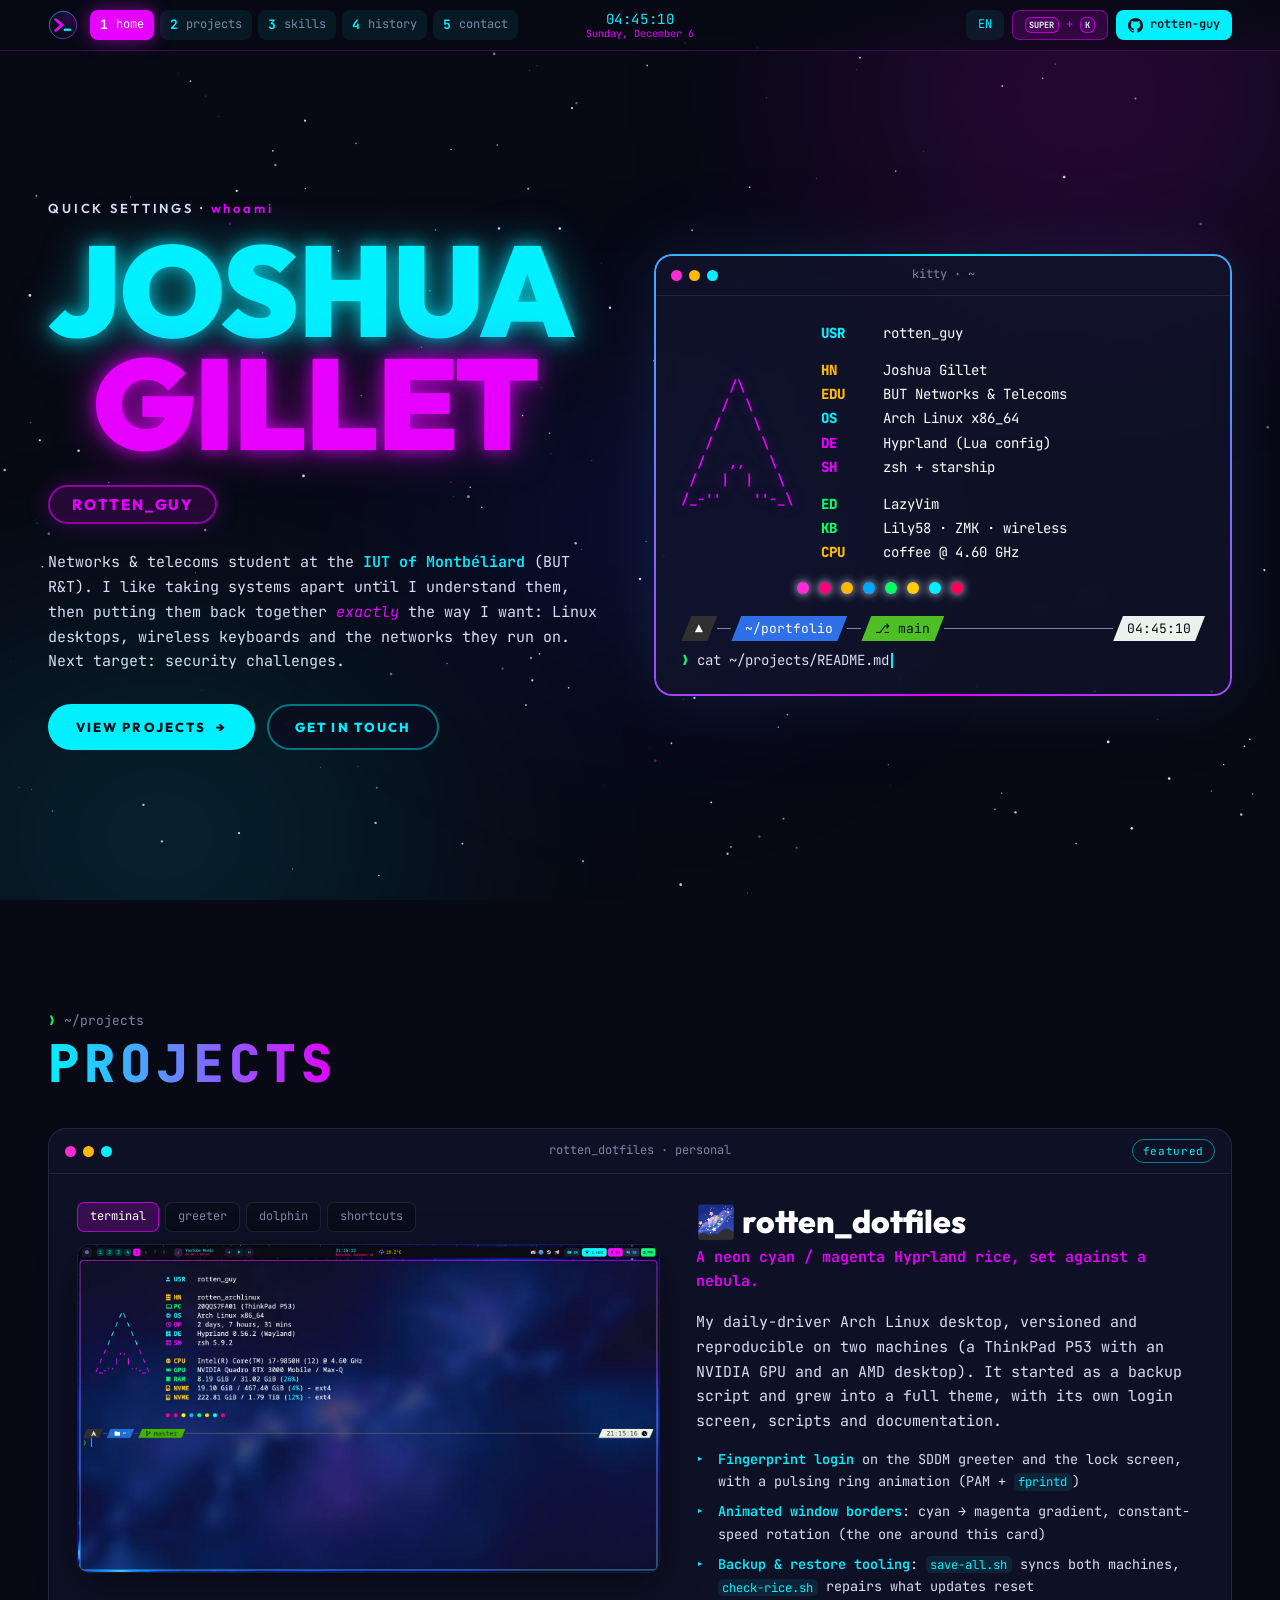
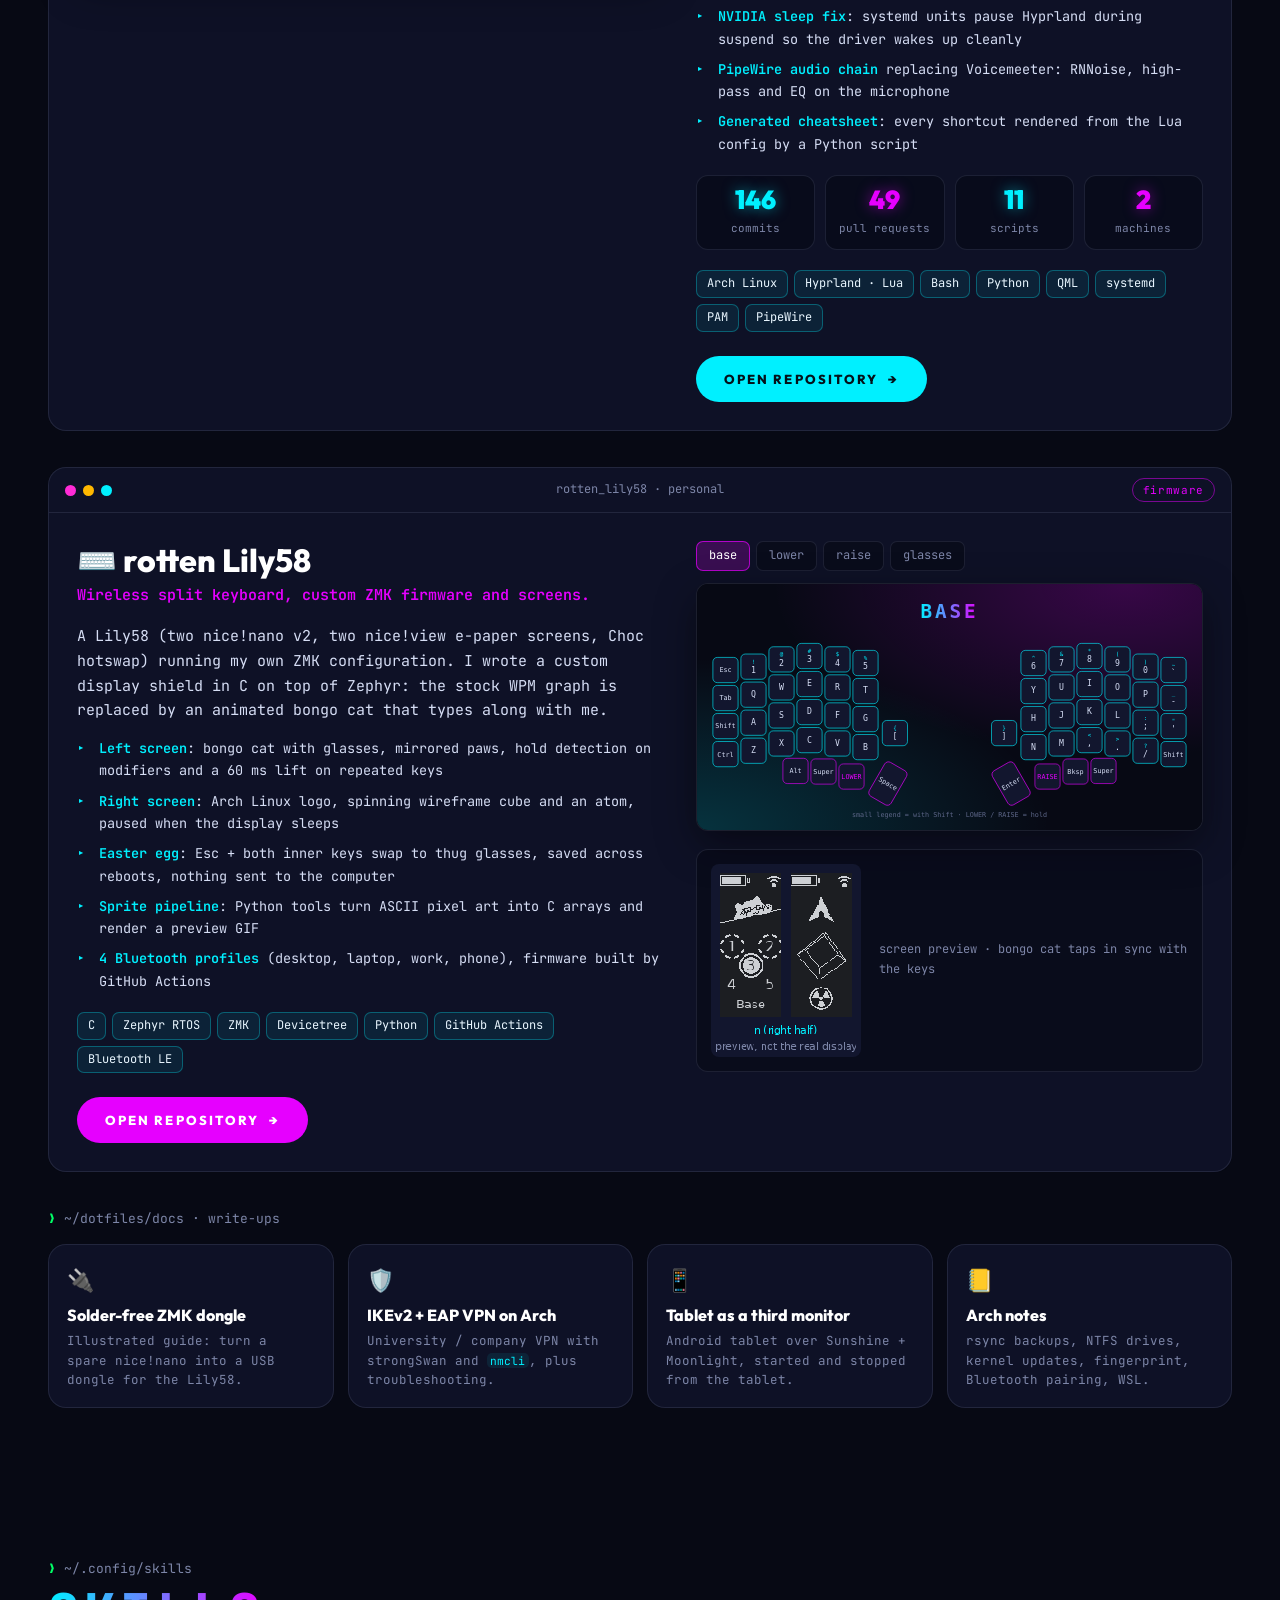
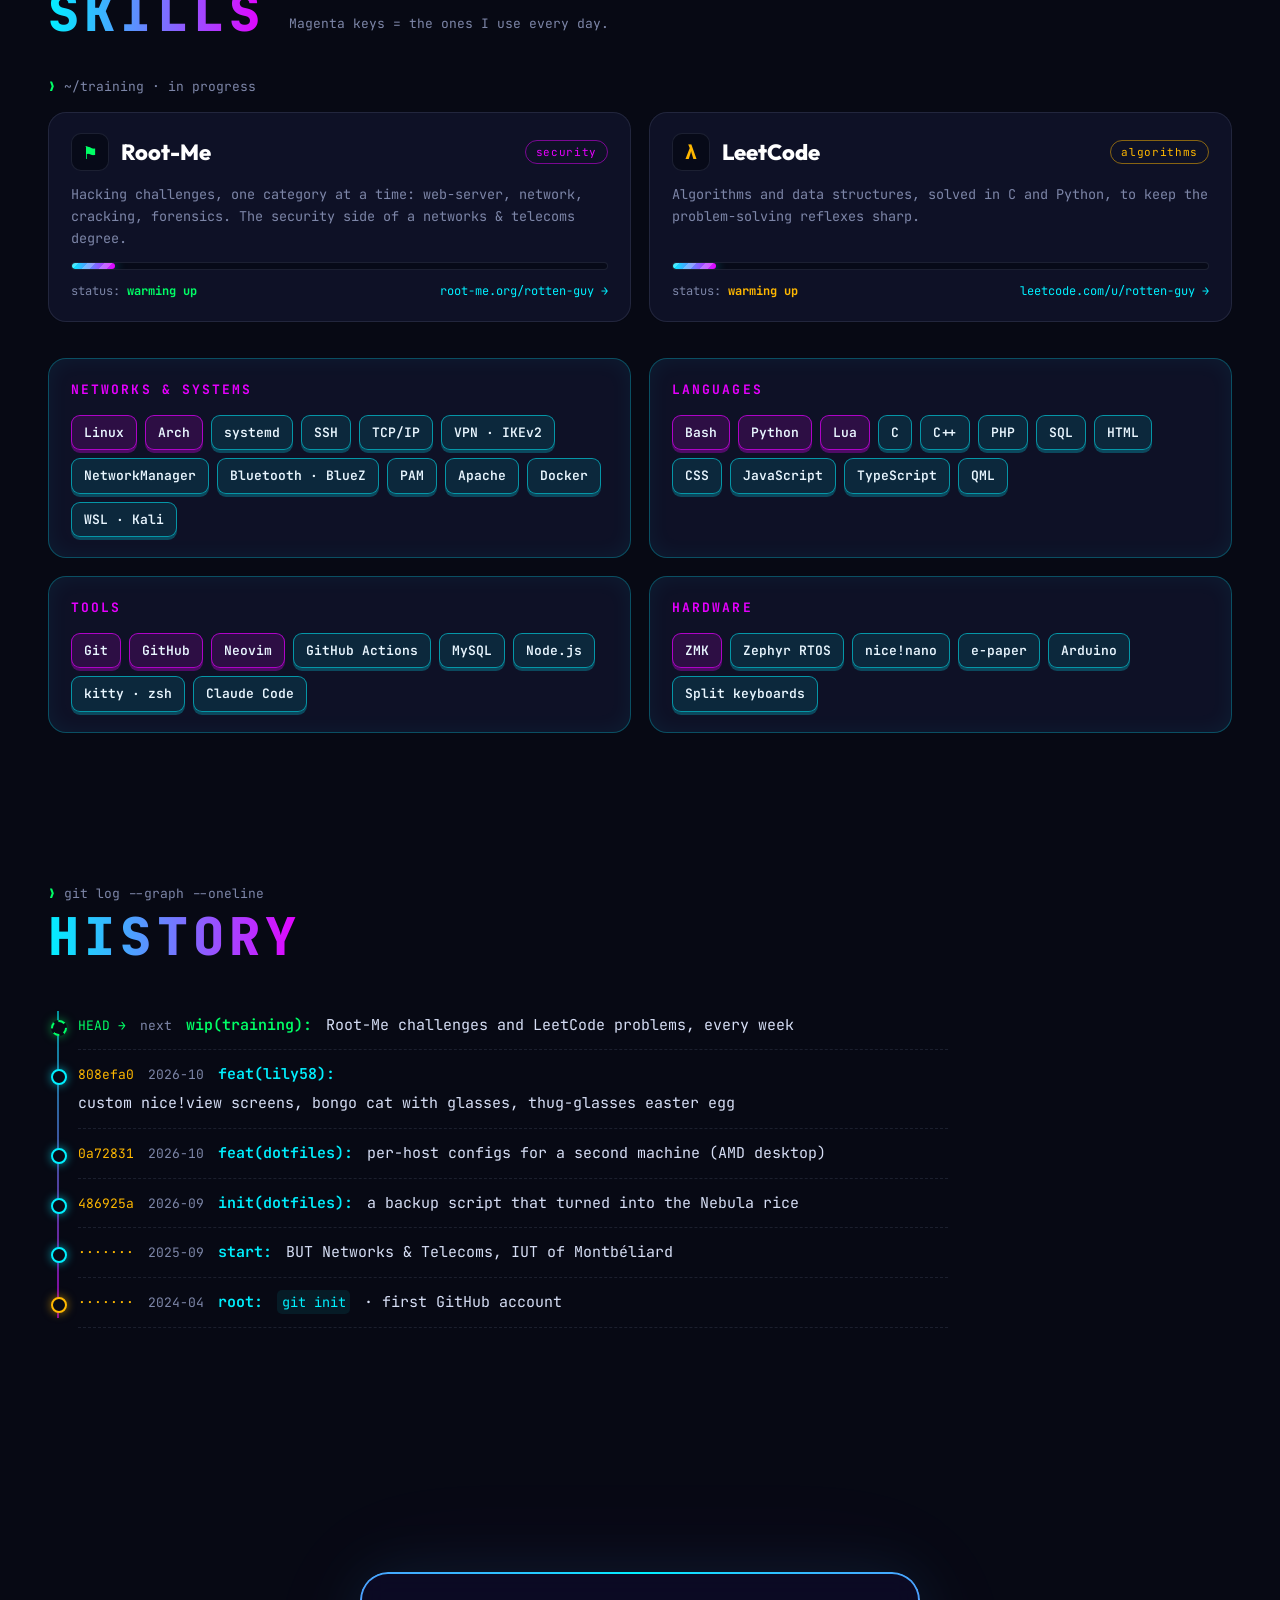
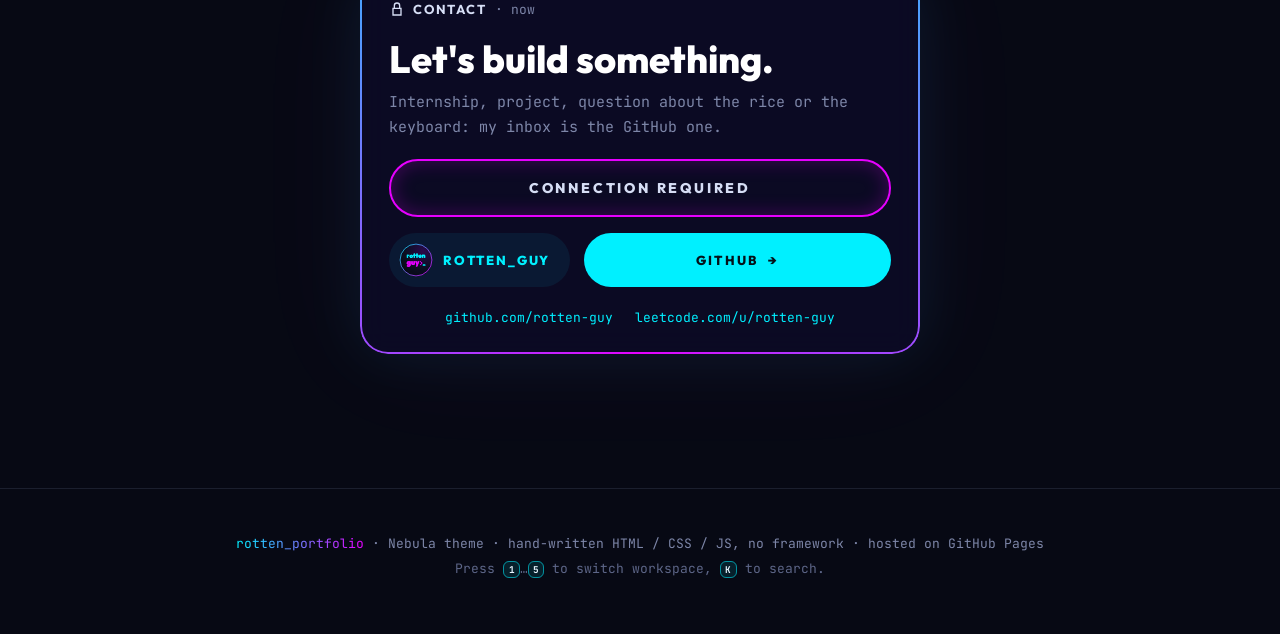
==== index.html @ 484d6d3d "Links: LeetCode profile renamed to rotten-guy Co-Authored-By: Claude Opus 5.5 <noreply@anthropic.com" ====
<!doctype html>
<html lang="en">
<head>
<meta charset="utf-8">
<meta name="viewport" content="width=device-width, initial-scale=1">
<title>rotten_guy · Joshua Gillet</title>
<meta name="description" content="Portfolio of Joshua Gillet (rotten_guy): networks &amp; telecoms student, Arch Linux ricer and keyboard tinkerer. Neon cyan / magenta, set against a nebula.">
<meta name="theme-color" content="#070914">
<meta property="og:title" content="rotten_guy · Joshua Gillet">
<meta property="og:description" content="Networks &amp; telecoms student, Arch Linux ricer, keyboard tinkerer.">
<meta property="og:type" content="website">
<meta property="og:url" content="https://rotten-guy.github.io/">
<meta property="og:image" content="https://rotten-guy.github.io/assets/img/og.png">
<meta name="twitter:card" content="summary_large_image">
<link rel="icon" href="assets/icons/favicon.svg" type="image/svg+xml">
<link rel="icon" href="assets/icons/icon-512.png" type="image/png" sizes="512x512">
<link rel="apple-touch-icon" href="assets/icons/apple-touch-icon.png">
<link rel="preconnect" href="https://fonts.googleapis.com">
<link rel="preconnect" href="https://fonts.gstatic.com" crossorigin>
<link href="https://fonts.googleapis.com/css2?family=JetBrains+Mono:ital,wght@0,400;0,600;0,800;1,400&family=Outfit:wght@600;800;900&display=swap" rel="stylesheet">
<link rel="stylesheet" href="style.css">
</head>
<body>
<canvas id="stars" aria-hidden="true"></canvas>
<div class="nebula" aria-hidden="true"><span></span><span></span><span></span></div>

<!-- ───────────── top bar (Serpantinum-like) ───────────── -->
<header class="bar">
  <nav class="workspaces" aria-label="Sections">
    <a href="#home" class="brand" title="rotten-guy.github.io"><img src="assets/icons/favicon.svg" alt="&gt;_ logo" width="30" height="30"></a>
    <a href="#home" data-ws="1" class="ws active"><b>1</b><span>home</span></a>
    <a href="#projects" data-ws="2" class="ws"><b>2</b><span>projects</span></a>
    <a href="#skills" data-ws="3" class="ws"><b>3</b><span>skills</span></a>
    <a href="#history" data-ws="4" class="ws"><b>4</b><span>history</span></a>
    <a href="#contact" data-ws="5" class="ws"><b>5</b><span>contact</span></a>
  </nav>
  <div class="clock" aria-hidden="true">
    <span id="clock-time">--:--:--</span>
    <small id="clock-date">nebula time</small>
  </div>
  <div class="status">
    <span class="pill pill-dim">EN</span>
    <button class="pill pill-magenta" id="open-menu" type="button" title="Search everything (K)"><kbd>SUPER</kbd><span>+</span><kbd>K</kbd></button>
    <a class="pill pill-cyan" href="https://github.com/rotten-guy" target="_blank" rel="noopener" title="GitHub">
      <svg viewBox="0 0 16 16" aria-hidden="true"><path fill="currentColor" d="M8 0C3.58 0 0 3.58 0 8c0 3.54 2.29 6.53 5.47 7.59.4.07.55-.17.55-.38 0-.19-.01-.82-.01-1.49-2.01.37-2.53-.49-2.69-.94-.09-.23-.48-.94-.82-1.13-.28-.15-.68-.52-.01-.53.63-.01 1.08.58 1.23.82.72 1.21 1.87.87 2.33.66.07-.52.28-.87.51-1.07-1.78-.2-3.64-.89-3.64-3.95 0-.87.31-1.59.82-2.15-.08-.2-.36-1.02.08-2.12 0 0 .67-.21 2.2.82.64-.18 1.32-.27 2-.27.68 0 1.36.09 2 .27 1.53-1.04 2.2-.82 2.2-.82.44 1.1.16 1.92.08 2.12.51.56.82 1.27.82 2.15 0 3.07-1.87 3.75-3.65 3.95.29.25.54.73.54 1.48 0 1.07-.01 1.93-.01 2.2 0 .21.15.46.55.38A8.013 8.013 0 0016 8c0-4.42-3.58-8-8-8z"/></svg>
      <span>rotten-guy</span>
    </a>
  </div>
</header>

<main>
<!-- ───────────── 1 · home ───────────── -->
<section id="home" class="hero" data-ws="1">
  <div class="hero-left">
    <p class="kicker reveal">QUICK SETTINGS · <span>whoami</span></p>
    <h1 class="neon reveal">
      <span class="neon-cyan">JOSHUA</span>
      <span class="neon-magenta">GILLET</span>
    </h1>
    <p class="date-pill reveal">rotten_guy</p>
    <p class="lead reveal">
      Networks &amp; telecoms student at the <b>IUT of Montbéliard</b> (BUT R&amp;T).
      I like taking systems apart until I understand them, then putting them back together <i>exactly</i> the way I want:
      Linux desktops, wireless keyboards and the networks they run on. Next target: security challenges.
    </p>
    <div class="cta reveal">
      <a class="btn btn-cyan" href="#projects">VIEW PROJECTS <span aria-hidden="true">→</span></a>
      <a class="btn btn-ghost" href="#contact">GET IN TOUCH</a>
    </div>
  </div>

  <div class="win win-focus hero-term reveal" aria-label="Terminal showing a fastfetch summary">
    <div class="win-title"><span class="dots"><i></i><i></i><i></i></span><span>kitty · ~</span><span></span></div>
    <div class="term">
      <div class="fetch">
        <pre class="logo" aria-hidden="true">
      /\
     /  \
    /    \
   /      \
  /   ,,   \
 /   |  |   \
/_-''    ''-_\</pre>
        <dl>
          <div><dt class="c-cyan">USR</dt><dd>rotten_guy</dd></div>
          <div class="gap"></div>
          <div><dt class="c-yellow">HN</dt><dd>Joshua Gillet</dd></div>
          <div><dt class="c-yellow">EDU</dt><dd>BUT Networks &amp; Telecoms</dd></div>
          <div><dt class="c-cyan">OS</dt><dd>Arch Linux x86_64</dd></div>
          <div><dt class="c-magenta">DE</dt><dd>Hyprland (Lua config)</dd></div>
          <div><dt class="c-magenta">SH</dt><dd>zsh + starship</dd></div>
          <div class="gap"></div>
          <div><dt class="c-green">ED</dt><dd>LazyVim</dd></div>
          <div><dt class="c-green">KB</dt><dd>Lily58 · ZMK · wireless</dd></div>
          <div><dt class="c-yellow">CPU</dt><dd>coffee @ 4.60 GHz</dd></div>
        </dl>
      </div>
      <div class="palette" aria-hidden="true"><i></i><i></i><i></i><i></i><i></i><i></i><i></i><i></i></div>
      <div class="prompt" aria-hidden="true">
        <span class="seg seg-os">▲</span><span class="seg-line"></span>
        <span class="seg seg-dir">~/portfolio</span><span class="seg-line"></span>
        <span class="seg seg-git">main</span><span class="seg-line grow"></span>
        <span class="seg seg-time" id="prompt-time">00:00:00</span>
      </div>
      <div class="cmdline"><span class="c-green">❯</span> <span id="typed"></span><span class="caret"></span></div>
    </div>
  </div>
</section>

<!-- ───────────── 2 · projects ───────────── -->
<section id="projects" data-ws="2">
  <div class="section-head reveal">
    <p class="path">~/projects</p>
    <h2 class="grad">PROJECTS</h2>
  </div>

  <!-- dotfiles -->
  <article class="project win reveal">
    <div class="win-title"><span class="dots"><i></i><i></i><i></i></span><span>rotten_dotfiles · personal</span><span class="tag tag-cyan">featured</span></div>
    <div class="project-body">
      <div class="gallery" data-gallery>
        <div class="gallery-tabs" role="tablist">
          <button class="active" type="button" data-src="assets/img/terminal.webp" data-alt="kitty terminal with fastfetch under the top bar">terminal</button>
          <button type="button" data-src="assets/img/greeter.webp" data-alt="nebula SDDM greeter with a neon clock">greeter</button>
          <button type="button" data-src="assets/img/dolphin.webp" data-alt="Dolphin file manager with the Nebula Kvantum theme">dolphin</button>
          <button type="button" data-src="assets/img/cheatsheet.webp" data-alt="Generated cheatsheet of every keyboard shortcut">shortcuts</button>
        </div>
        <button class="shot" type="button" data-zoom><img src="assets/img/terminal.webp" alt="kitty terminal with fastfetch under the top bar" loading="lazy" width="1600" height="900"></button>
      </div>
      <div class="project-text">
        <h3>🌌 rotten_dotfiles</h3>
        <p class="sub">A neon cyan / magenta Hyprland rice, set against a nebula.</p>
        <p>My daily-driver Arch Linux desktop, versioned and reproducible on two machines (a ThinkPad P53 with an NVIDIA GPU and an AMD desktop). It started as a backup script and grew into a full theme, with its own login screen, scripts and documentation.</p>
        <ul class="feat">
          <li><b>Fingerprint login</b> on the SDDM greeter and the lock screen, with a pulsing ring animation (PAM + <code>fprintd</code>)</li>
          <li><b>Animated window borders</b>: cyan → magenta gradient, constant-speed rotation (the one around this card)</li>
          <li><b>Backup &amp; restore tooling</b>: <code>save-all.sh</code> syncs both machines, <code>check-rice.sh</code> repairs what updates reset</li>
          <li><b>NVIDIA sleep fix</b>: systemd units pause Hyprland during suspend so the driver wakes up cleanly</li>
          <li><b>PipeWire audio chain</b> replacing Voicemeeter: RNNoise, high-pass and EQ on the microphone</li>
          <li><b>Generated cheatsheet</b>: every shortcut rendered from the Lua config by a Python script</li>
        </ul>
        <div class="stats">
          <div><b data-count="146">146</b><span>commits</span></div>
          <div><b data-count="49">49</b><span>pull requests</span></div>
          <div><b data-count="11">11</b><span>scripts</span></div>
          <div><b data-count="2">2</b><span>machines</span></div>
        </div>
        <div class="tags"><span>Arch Linux</span><span>Hyprland · Lua</span><span>Bash</span><span>Python</span><span>QML</span><span>systemd</span><span>PAM</span><span>PipeWire</span></div>
        <a class="btn btn-cyan" href="https://github.com/rotten-guy/dotfiles" target="_blank" rel="noopener">OPEN REPOSITORY <span aria-hidden="true">→</span></a>
      </div>
    </div>
  </article>

  <!-- lily58 -->
  <article class="project win reveal">
    <div class="win-title"><span class="dots"><i></i><i></i><i></i></span><span>rotten_lily58 · personal</span><span class="tag tag-magenta">firmware</span></div>
    <div class="project-body reverse">
      <div class="gallery" data-gallery>
        <div class="gallery-tabs" role="tablist">
          <button class="active" type="button" data-src="assets/img/keymap-base.svg" data-alt="Lily58 base layer">base</button>
          <button type="button" data-src="assets/img/keymap-lower.svg" data-alt="Lily58 lower layer">lower</button>
          <button type="button" data-src="assets/img/keymap-raise.svg" data-alt="Lily58 raise layer">raise</button>
          <button type="button" data-src="assets/img/bongo-glasses.webp" data-alt="Bongo cat with rectangular and thug glasses">glasses</button>
        </div>
        <button class="shot" type="button" data-zoom><img src="assets/img/keymap-base.svg" alt="Lily58 base layer" loading="lazy" width="1046" height="509"></button>
        <figure class="oled">
          <img src="assets/img/lily58-screens.gif" alt="Preview of both custom nice!view screens: bongo cat on the left, Arch logo and spinning cube on the right" loading="lazy" width="498" height="642">
          <figcaption>screen preview · bongo cat taps in sync with the keys</figcaption>
        </figure>
      </div>
      <div class="project-text">
        <h3>⌨️ rotten Lily58</h3>
        <p class="sub">Wireless split keyboard, custom ZMK firmware and screens.</p>
        <p>A Lily58 (two nice!nano v2, two nice!view e-paper screens, Choc hotswap) running my own ZMK configuration. I wrote a custom display shield in C on top of Zephyr: the stock WPM graph is replaced by an animated bongo cat that types along with me.</p>
        <ul class="feat">
          <li><b>Left screen</b>: bongo cat with glasses, mirrored paws, hold detection on modifiers and a 60 ms lift on repeated keys</li>
          <li><b>Right screen</b>: Arch Linux logo, spinning wireframe cube and an atom, paused when the display sleeps</li>
          <li><b>Easter egg</b>: Esc + both inner keys swap to thug glasses, saved across reboots, nothing sent to the computer</li>
          <li><b>Sprite pipeline</b>: Python tools turn ASCII pixel art into C arrays and render a preview GIF</li>
          <li><b>4 Bluetooth profiles</b> (desktop, laptop, work, phone), firmware built by GitHub Actions</li>
        </ul>
        <div class="tags"><span>C</span><span>Zephyr RTOS</span><span>ZMK</span><span>Devicetree</span><span>Python</span><span>GitHub Actions</span><span>Bluetooth LE</span></div>
        <a class="btn btn-magenta" href="https://github.com/rotten-guy/rotten_lily58_keymap_config" target="_blank" rel="noopener">OPEN REPOSITORY <span aria-hidden="true">→</span></a>
      </div>
    </div>
  </article>

  <!-- write-ups -->
  <div class="guides reveal">
    <p class="path">~/dotfiles/docs · write-ups</p>
    <div class="guide-grid">
      <a class="guide win" href="https://github.com/rotten-guy/dotfiles/blob/main/docs/zmk-dongle.md" target="_blank" rel="noopener">
        <span class="g-ico">🔌</span><b>Solder-free ZMK dongle</b><span>Illustrated guide: turn a spare nice!nano into a USB dongle for the Lily58.</span>
      </a>
      <a class="guide win" href="https://github.com/rotten-guy/dotfiles/blob/main/docs/vpn-ikev2-eap.md" target="_blank" rel="noopener">
        <span class="g-ico">🛡️</span><b>IKEv2 + EAP VPN on Arch</b><span>University / company VPN with strongSwan and <code>nmcli</code>, plus troubleshooting.</span>
      </a>
      <a class="guide win" href="https://github.com/rotten-guy/dotfiles/blob/main/docs/tablet-screen.md" target="_blank" rel="noopener">
        <span class="g-ico">📱</span><b>Tablet as a third monitor</b><span>Android tablet over Sunshine + Moonlight, started and stopped from the tablet.</span>
      </a>
      <a class="guide win" href="https://github.com/rotten-guy/dotfiles/blob/main/docs/arch-notes.md" target="_blank" rel="noopener">
        <span class="g-ico">📒</span><b>Arch notes</b><span>rsync backups, NTFS drives, kernel updates, fingerprint, Bluetooth pairing, WSL.</span>
      </a>
    </div>
  </div>
</section>

<!-- ───────────── 3 · skills ───────────── -->
<section id="skills" data-ws="3">
  <div class="section-head reveal">
    <p class="path">~/.config/skills</p>
    <h2 class="grad">SKILLS</h2>
    <p class="hint">Magenta keys = the ones I use every day.</p>
  </div>
  <!-- training -->
  <div class="training">
    <p class="path reveal">~/training · in progress</p>
    <div class="train-grid">
      <a class="train win reveal" href="https://www.root-me.org/rotten-guy?lang=en" target="_blank" rel="noopener" data-rootme>
        <span class="train-head"><span class="train-ico c-green">⚑</span><b>Root-Me</b><span class="tag tag-magenta">security</span></span>
        <span class="train-text">Hacking challenges, one category at a time: web-server, network, cracking, forensics. The security side of a networks &amp; telecoms degree.</span>
        <span class="train-bar"><i></i></span>
        <span class="train-foot"><span>status: <b class="c-green">warming up</b></span><span>root-me.org/rotten-guy →</span></span>
      </a>
      <a class="train win reveal" href="https://leetcode.com/u/rotten-guy/" target="_blank" rel="noopener">
        <span class="train-head"><span class="train-ico c-yellow">λ</span><b>LeetCode</b><span class="tag tag-yellow">algorithms</span></span>
        <span class="train-text">Algorithms and data structures, solved in C and Python, to keep the problem-solving reflexes sharp.</span>
        <span class="train-bar"><i></i></span>
        <span class="train-foot"><span>status: <b class="c-yellow">warming up</b></span><span>leetcode.com/u/rotten-guy →</span></span>
      </a>
    </div>
  </div>

  <div class="skill-grid">
    <div class="card reveal">
      <h3>Networks &amp; systems</h3>
      <div class="keys">
        <span class="key super">Linux</span><span class="key super">Arch</span><span class="key">systemd</span><span class="key">SSH</span>
        <span class="key">TCP/IP</span><span class="key">VPN · IKEv2</span><span class="key">NetworkManager</span><span class="key">Bluetooth · BlueZ</span>
        <span class="key">PAM</span><span class="key">Apache</span><span class="key">Docker</span><span class="key">WSL · Kali</span>
      </div>
    </div>
    <div class="card reveal">
      <h3>Languages</h3>
      <div class="keys">
        <span class="key super">Bash</span><span class="key super">Python</span><span class="key super">Lua</span><span class="key">C</span>
        <span class="key">C++</span><span class="key">PHP</span><span class="key">SQL</span><span class="key">HTML</span>
        <span class="key">CSS</span><span class="key">JavaScript</span><span class="key">TypeScript</span><span class="key">QML</span>
      </div>
    </div>
    <div class="card reveal">
      <h3>Tools</h3>
      <div class="keys">
        <span class="key super">Git</span><span class="key super">GitHub</span><span class="key super">Neovim</span><span class="key">GitHub Actions</span>
        <span class="key">MySQL</span><span class="key">Node.js</span><span class="key">kitty · zsh</span><span class="key">Claude Code</span>
      </div>
    </div>
    <div class="card reveal">
      <h3>Hardware</h3>
      <div class="keys">
        <span class="key super">ZMK</span><span class="key">Zephyr RTOS</span><span class="key">nice!nano</span><span class="key">e-paper</span>
        <span class="key">Arduino</span><span class="key">Split keyboards</span>
      </div>
    </div>
  </div>
</section>

<!-- ───────────── 4 · history ───────────── -->
<section id="history" data-ws="4">
  <div class="section-head reveal">
    <p class="path">git log --graph --oneline</p>
    <h2 class="grad">HISTORY</h2>
  </div>
  <ol class="log">
    <li class="reveal next"><span class="hash">HEAD →</span><time>next</time><b>wip(training):</b> Root-Me challenges and LeetCode problems, every week</li>
    <li class="reveal"><span class="hash">808efa0</span><time>2026-10</time><b>feat(lily58):</b> custom nice!view screens, bongo cat with glasses, thug-glasses easter egg</li>
    <li class="reveal"><span class="hash">0a72831</span><time>2026-10</time><b>feat(dotfiles):</b> per-host configs for a second machine (AMD desktop)</li>
    <li class="reveal"><span class="hash">486925a</span><time>2026-09</time><b>init(dotfiles):</b> a backup script that turned into the Nebula rice</li>
    <li class="reveal"><span class="hash">·······</span><time>2025-09</time><b>start:</b> BUT Networks &amp; Telecoms, IUT of Montbéliard</li>
    <li class="reveal root"><span class="hash">·······</span><time>2024-04</time><b>root:</b> <code>git init</code> · first GitHub account</li>
  </ol>
</section>

<!-- ───────────── 5 · contact ───────────── -->
<section id="contact" data-ws="5">
  <div class="lock win win-focus reveal">
    <div class="lock-head"><svg viewBox="0 0 24 24" aria-hidden="true"><path fill="none" stroke="currentColor" stroke-width="2" d="M6 11h12v10H6zM8 11V7a4 4 0 0 1 8 0v4"/></svg><b>CONTACT</b><span>· now</span></div>
    <h2>Let's build something.</h2>
    <p>Internship, project, question about the rice or the keyboard: my inbox is the GitHub one.</p>
    <div class="lock-field">CONNECTION REQUIRED</div>
    <div class="lock-actions">
      <span class="user-pill"><img src="assets/img/avatar.svg" alt="" width="34" height="34">ROTTEN_GUY</span>
      <a class="btn btn-cyan unlock" href="https://github.com/rotten-guy" target="_blank" rel="noopener">GITHUB <span aria-hidden="true">→</span></a>
    </div>
    <div class="socials">
      <a href="https://github.com/rotten-guy" target="_blank" rel="noopener">github.com/rotten-guy</a>
      <a href="https://leetcode.com/u/rotten-guy/" target="_blank" rel="noopener">leetcode.com/u/rotten-guy</a>
    </div>
  </div>
</section>
</main>

<footer>
  <p><span class="grad">rotten_portfolio</span> · Nebula theme · hand-written HTML / CSS / JS, no framework · hosted on GitHub Pages</p>
  <p class="dim">Press <kbd>1</kbd>…<kbd>5</kbd> to switch workspace, <kbd>K</kbd> to search.</p>
</footer>

<!-- fuzzel-like menu -->
<div class="menu" id="menu" hidden>
  <div class="menu-box win win-focus" role="dialog" aria-modal="true" aria-label="Search">
    <input id="menu-input" type="text" placeholder="search a section, a project, a link…" autocomplete="off" spellcheck="false">
    <ul id="menu-list" role="listbox"></ul>
    <p class="menu-foot"><kbd>↑↓</kbd> move · <kbd>Enter</kbd> open · <kbd>Esc</kbd> close</p>
  </div>
</div>

<!-- lightbox -->
<div class="lightbox" id="lightbox" hidden><img alt=""><button type="button" aria-label="Close">✕</button></div>

<script src="script.js" defer></script>
</body>
</html>
---- style.css ----
/* ─────────────────────────────────────────────────────────────
   rotten_portfolio · Nebula theme
   Same palette as the dotfiles: night-blue background, cyan / magenta neon.
   ───────────────────────────────────────────────────────────── */

@property --angle { syntax: "<angle>"; initial-value: 0deg; inherits: false; }

:root {
  --bg: #070914;
  --cyan: #00f0ff;
  --magenta: #e600ff;
  --yellow: #ffb800;
  --green: #00ff66;
  --pink: #ff2bd6;
  --text: #d6def5;
  --dim: #7d86a8;
  --dimmer: #5d6688;
  --card: rgba(18, 22, 46, .72);
  --card-solid: #12162e;
  --line: rgba(125, 134, 168, .18);
  --mono: "JetBrains Mono", "DejaVu Sans Mono", monospace;
  --display: "Outfit", "JetBrains Mono", sans-serif;
  --radius: 18px;
  --gutter: clamp(16px, 4vw, 48px);
  color-scheme: dark;
}

* { box-sizing: border-box; }
html { scroll-behavior: smooth; scroll-padding-top: 84px; }
body {
  margin: 0;
  min-height: 100vh;
  background: var(--bg);
  color: var(--text);
  font: 15px/1.65 var(--mono);
  overflow-x: hidden;
  -webkit-font-smoothing: antialiased;
}
::selection { background: rgba(0, 240, 255, .3); color: #fff; }
a { color: var(--cyan); text-decoration: none; }
a:hover { color: var(--magenta); }
code { font-family: var(--mono); font-size: .9em; color: var(--cyan); background: rgba(0, 240, 255, .08); padding: .05em .35em; border-radius: 5px; }
kbd {
  font: 700 .72em var(--mono); color: #e9f6ff; padding: .12em .45em; border-radius: 6px;
  background: rgba(0, 240, 255, .1); border: 1px solid rgba(0, 240, 255, .55);
}
img { max-width: 100%; height: auto; display: block; }
button { font: inherit; color: inherit; }
:focus-visible { outline: 2px solid var(--cyan); outline-offset: 3px; border-radius: 6px; }

/* ───── background: stars + drifting nebula ───── */
#stars { position: fixed; inset: 0; width: 100%; height: 100%; z-index: -2; }
.nebula { position: fixed; inset: 0; z-index: -1; pointer-events: none; overflow: hidden; }
.nebula span { position: absolute; border-radius: 50%; filter: blur(90px); opacity: .5; animation: drift 38s ease-in-out infinite alternate; }
.nebula span:nth-child(1) { width: 60vw; height: 45vw; right: -15vw; top: -15vw; background: radial-gradient(closest-side, rgba(230, 0, 255, .38), transparent); }
.nebula span:nth-child(2) { width: 65vw; height: 50vw; left: -20vw; bottom: -20vw; background: radial-gradient(closest-side, rgba(0, 240, 255, .28), transparent); animation-duration: 46s; }
.nebula span:nth-child(3) { width: 50vw; height: 40vw; left: 25vw; top: 30vh; background: radial-gradient(closest-side, rgba(40, 60, 255, .3), transparent); animation-duration: 54s; }
@keyframes drift { to { transform: translate(6vw, 4vh) scale(1.15); } }

/* ───── animated border, like the Hyprland window borders ───── */
.win { position: relative; background: var(--card); border: 1px solid var(--line); border-radius: var(--radius); backdrop-filter: blur(14px); -webkit-backdrop-filter: blur(14px); }
.win::before {
  content: ""; position: absolute; inset: -1px; padding: 2px; border-radius: inherit; pointer-events: none;
  background: conic-gradient(from var(--angle), var(--cyan), var(--magenta), var(--cyan));
  -webkit-mask: linear-gradient(#000 0 0) content-box, linear-gradient(#000 0 0);
  -webkit-mask-composite: xor; mask-composite: exclude;
  opacity: 0; transition: opacity .6s ease;
  animation: spin 10s linear infinite;
}
.win:hover::before, .win:focus-within::before, .win-focus::before { opacity: 1; }
.win-focus { box-shadow: 0 0 60px rgba(0, 240, 255, .08), 0 0 120px rgba(230, 0, 255, .06); }
@keyframes spin { to { --angle: 360deg; } }

.win-title {
  display: grid; grid-template-columns: 1fr auto 1fr; align-items: center; gap: 12px;
  padding: 10px 16px; font-size: 12px; color: var(--dim); border-bottom: 1px solid var(--line);
}
.win-title > :last-child { justify-self: end; }
.dots { display: flex; gap: 7px; }
.dots i { width: 11px; height: 11px; border-radius: 50%; background: var(--pink); }
.dots i:nth-child(2) { background: var(--yellow); }
.dots i:nth-child(3) { background: var(--cyan); }

/* ───── top bar ───── */
.bar {
  position: fixed; top: 0; left: 0; right: 0; z-index: 50;
  display: grid; grid-template-columns: 1fr auto 1fr; align-items: center; gap: 12px;
  padding: 10px var(--gutter);
  background: linear-gradient(rgba(7, 9, 20, .85), rgba(7, 9, 20, .55));
  backdrop-filter: blur(12px); -webkit-backdrop-filter: blur(12px);
  border-bottom: 1px solid rgba(230, 0, 255, .25);
}
.workspaces { display: flex; align-items: center; gap: 6px; }
.brand { display: block; width: 30px; height: 30px; margin-right: 6px; border-radius: 50%; transition: transform .25s, filter .25s; }
.brand img { width: 100%; height: 100%; }
.brand:hover { transform: rotate(-8deg) scale(1.08); filter: drop-shadow(0 0 10px rgba(230, 0, 255, .6)); }
.ws {
  display: flex; align-items: center; gap: 8px; height: 30px; padding: 0 10px; border-radius: 8px;
  color: var(--cyan); background: rgba(0, 240, 255, .07); font-size: 13px; transition: background .25s, color .25s;
}
.ws span { color: var(--dim); font-size: 12px; transition: color .25s; }
.ws:hover { background: rgba(0, 240, 255, .16); color: var(--cyan); }
.ws.active { background: var(--magenta); color: #fff; box-shadow: 0 0 18px rgba(230, 0, 255, .55); }
.ws.active span { color: #fff; }
.clock { text-align: center; line-height: 1.15; }
.clock span { color: var(--cyan); font-size: 14px; letter-spacing: .04em; }
.clock small { display: block; color: var(--magenta); font-size: 10px; }
.status { display: flex; justify-content: flex-end; gap: 8px; }
.pill {
  display: inline-flex; align-items: center; gap: 7px; height: 30px; padding: 0 12px; border-radius: 8px;
  font-size: 12px; border: 0; cursor: pointer; white-space: nowrap;
}
.pill svg { width: 15px; height: 15px; }
.pill-dim { color: var(--cyan); background: rgba(0, 240, 255, .07); cursor: default; }
.pill-cyan { background: var(--cyan); color: #04121a; font-weight: 600; }
.pill-cyan:hover { color: #04121a; box-shadow: 0 0 18px rgba(0, 240, 255, .6); }
.pill-magenta { background: rgba(230, 0, 255, .16); color: var(--magenta); border: 1px solid rgba(230, 0, 255, .5); }
.pill-magenta kbd { border-color: rgba(230, 0, 255, .7); background: rgba(230, 0, 255, .14); }
.pill-magenta:hover { box-shadow: 0 0 18px rgba(230, 0, 255, .45); }

/* ───── layout ───── */
main { padding: 0 var(--gutter); }
section { max-width: 1240px; margin: 0 auto; padding: 110px 0 40px; }
.section-head { display: flex; flex-wrap: wrap; align-items: flex-end; gap: 6px 24px; margin-bottom: 36px; }
.section-head .path { flex-basis: 100%; }
.path { margin: 0; color: var(--dim); font-size: 13px; }
.path::before { content: "❯ "; color: var(--green); }
h2 { margin: 0; font: 800 clamp(30px, 5vw, 52px)/1.05 var(--mono); letter-spacing: .1em; }
.grad { background: linear-gradient(90deg, var(--cyan), var(--magenta)); -webkit-background-clip: text; background-clip: text; color: transparent; }
.hint { margin: 0 0 6px; color: var(--dim); font-size: 13px; }
.dim { color: var(--dimmer); }
.c-cyan { color: var(--cyan); } .c-magenta { color: var(--magenta); } .c-yellow { color: var(--yellow); } .c-green { color: var(--green); }

/* ───── hero ───── */
.hero { min-height: 100vh; display: grid; grid-template-columns: 1fr 1.05fr; align-items: center; gap: 56px; padding-top: 90px; }
.kicker { margin: 0 0 18px; font: 600 13px var(--display); letter-spacing: .22em; color: var(--text); }
.kicker span { color: var(--magenta); }
.neon { margin: 0; font: 900 clamp(64px, 10vw, 136px)/.88 var(--display); letter-spacing: -.01em; }
.neon span { display: block; }
.neon-cyan { color: var(--cyan); text-shadow: 0 0 18px rgba(0, 240, 255, .75), 0 0 48px rgba(0, 240, 255, .45); }
.neon-magenta { color: var(--magenta); text-shadow: 0 0 18px rgba(230, 0, 255, .8), 0 0 48px rgba(230, 0, 255, .45); margin-left: .35em; animation: flicker 7s infinite; }
@keyframes flicker { 0%, 92%, 94%, 97%, 100% { opacity: 1; } 93%, 96% { opacity: .55; } }
.date-pill {
  display: inline-block; margin: 26px 0 0; padding: 8px 22px; border-radius: 999px;
  font: 800 15px var(--display); letter-spacing: .12em; text-transform: uppercase;
  color: var(--magenta); background: rgba(230, 0, 255, .14); border: 2px solid rgba(230, 0, 255, .55);
  box-shadow: 0 0 22px rgba(230, 0, 255, .25);
}
.lead { max-width: 560px; margin: 26px 0 30px; color: var(--text); font-size: 15px; }
.lead b { color: var(--cyan); font-weight: 600; }
.lead i { color: var(--magenta); }
.cta { display: flex; flex-wrap: wrap; gap: 12px; }

.btn {
  display: inline-flex; align-items: center; justify-content: center; gap: 10px; min-height: 46px; padding: 0 26px;
  border-radius: 999px; font: 800 13px var(--display); letter-spacing: .16em; cursor: pointer; border: 2px solid transparent;
  transition: transform .2s, box-shadow .25s, background .25s, color .25s;
}
.btn span { transition: transform .2s; }
.btn:hover span { transform: translateX(4px); }
.btn-cyan { background: var(--cyan); color: #04121a; }
.btn-cyan:hover { color: #04121a; box-shadow: 0 0 30px rgba(0, 240, 255, .6); transform: translateY(-2px); }
.btn-magenta { background: var(--magenta); color: #fff; }
.btn-magenta:hover { color: #fff; box-shadow: 0 0 30px rgba(230, 0, 255, .6); transform: translateY(-2px); }
.btn-ghost { color: var(--cyan); border-color: rgba(0, 240, 255, .45); background: rgba(13, 11, 31, .6); }
.btn-ghost:hover { color: var(--cyan); border-color: var(--cyan); box-shadow: 0 0 22px rgba(0, 240, 255, .3); }

/* terminal */
.term { padding: 26px 26px 22px; font-size: 14px; }
.fetch { display: flex; gap: 28px; align-items: center; }
.logo { margin: 0; color: var(--magenta); font: 600 14px/1.35 var(--mono); text-shadow: 0 0 12px rgba(230, 0, 255, .5); }
.fetch dl { margin: 0; display: grid; gap: 1px; min-width: 0; }
.fetch dl > div { display: flex; gap: 14px; }
.fetch dl .gap { height: 12px; }
.fetch dt { width: 3.4em; flex: none; font-weight: 800; }
.fetch dd { margin: 0; color: #fff; white-space: nowrap; overflow: hidden; text-overflow: ellipsis; }
.palette { display: flex; gap: 10px; margin: 18px 0 22px calc(88px + 28px); }
.palette i { width: 12px; height: 12px; border-radius: 50%; background: var(--pink); box-shadow: 0 0 10px currentColor; }
.palette i:nth-child(2) { background: #ff007f; } .palette i:nth-child(3) { background: var(--yellow); } .palette i:nth-child(4) { background: #00a8ff; }
.palette i:nth-child(5) { background: var(--green); } .palette i:nth-child(6) { background: #ffd000; } .palette i:nth-child(7) { background: var(--cyan); } .palette i:nth-child(8) { background: #ff0055; }
.prompt { display: flex; align-items: center; font-size: 13px; }
.seg { padding: 2px 14px; clip-path: polygon(10px 0, 100% 0, calc(100% - 10px) 100%, 0 100%); white-space: nowrap; }
.seg-os { background: #303030; color: #fff; }
.seg-dir { background: #2f6fe8; color: #fff; }
.seg-git { background: #4fbf26; color: #04121a; }
.seg-git::before { content: "⎇ "; }
.seg-time { background: #e9f3eb; color: #070914; }
.seg-line { width: 14px; height: 1px; background: var(--dim); }
.seg-line.grow { flex: 1; }
.cmdline { margin-top: 8px; min-height: 1.6em; }
.caret { display: inline-block; width: 2px; height: 1.1em; margin-left: 2px; vertical-align: -3px; background: var(--cyan); animation: blink 1s steps(1) infinite; }
@keyframes blink { 50% { opacity: 0; } }

/* ───── projects ───── */
.project { margin-bottom: 36px; transition: opacity .4s, transform .4s; }
.tag { font-size: 11px; padding: 2px 10px; border-radius: 999px; letter-spacing: .06em; }
.tag-cyan { color: var(--cyan); border: 1px solid rgba(0, 240, 255, .5); }
.tag-magenta { color: var(--magenta); border: 1px solid rgba(230, 0, 255, .5); }
.tag-yellow { color: var(--yellow); border: 1px solid rgba(255, 184, 0, .5); }
.project-body { display: grid; grid-template-columns: 1.15fr 1fr; gap: 36px; padding: 28px; align-items: start; }
.project-body.reverse > .gallery { order: 2; }
.project-text h3 { margin: 0; font: 800 clamp(24px, 3vw, 32px)/1.2 var(--display); color: #fff; }
.project-text .sub { margin: 4px 0 16px; color: var(--magenta); font-weight: 600; }
.project-text p { margin: 0 0 14px; }
.feat { list-style: none; padding: 0; margin: 0 0 20px; display: grid; gap: 8px; font-size: 13.5px; }
.feat li { position: relative; padding-left: 22px; }
.feat li::before { content: "▸"; position: absolute; left: 0; color: var(--cyan); }
.feat b { color: var(--cyan); font-weight: 600; }
.tags { display: flex; flex-wrap: wrap; gap: 6px; margin-bottom: 24px; }
.tags span { font-size: 12px; padding: 3px 10px; border-radius: 7px; color: #e9f6ff; background: rgba(0, 240, 255, .08); border: 1px solid rgba(0, 240, 255, .3); }
.stats { display: grid; grid-template-columns: repeat(4, 1fr); gap: 10px; margin-bottom: 20px; }
.stats div { text-align: center; padding: 10px 4px; border-radius: 12px; background: rgba(7, 9, 20, .55); border: 1px solid var(--line); }
.stats b { display: block; font: 900 26px/1.1 var(--display); color: var(--cyan); text-shadow: 0 0 14px rgba(0, 240, 255, .5); }
.stats div:nth-child(even) b { color: var(--magenta); text-shadow: 0 0 14px rgba(230, 0, 255, .5); }
.stats span { font-size: 11px; color: var(--dim); }

.gallery { display: grid; gap: 12px; min-width: 0; }
.gallery-tabs { display: flex; flex-wrap: wrap; gap: 6px; }
.gallery-tabs button {
  padding: 4px 12px; font-size: 12px; border-radius: 7px; cursor: pointer; color: var(--dim);
  background: rgba(7, 9, 20, .6); border: 1px solid var(--line); transition: all .2s;
}
.gallery-tabs button:hover { color: var(--cyan); border-color: rgba(0, 240, 255, .5); }
.gallery-tabs button.active { color: #fff; background: rgba(230, 0, 255, .2); border-color: rgba(230, 0, 255, .7); }
.shot {
  display: block; width: 100%; padding: 0; border: 1px solid var(--line); border-radius: 12px; overflow: hidden; cursor: zoom-in;
  background: #070914; box-shadow: 0 14px 40px rgba(0, 0, 0, .45);
}
.shot img { width: 100%; height: auto; transition: opacity .25s, transform .5s; }
.shot:hover img { transform: scale(1.02); }
.shot img.swap { opacity: 0; }
.oled { margin: 6px 0 0; display: flex; align-items: center; gap: 18px; padding: 14px; border-radius: 12px; background: rgba(7, 9, 20, .6); border: 1px solid var(--line); }
.oled img { width: 150px; flex: none; border-radius: 8px; image-rendering: pixelated; }
.oled figcaption { color: var(--dim); font-size: 12px; }

.guides { margin-top: 8px; }
.guides .path { margin-bottom: 14px; }
.guide-grid { display: grid; grid-template-columns: repeat(4, 1fr); gap: 14px; }
.guide { display: flex; flex-direction: column; gap: 6px; padding: 18px; color: var(--text); transition: transform .25s; }
.guide:hover { color: var(--text); transform: translateY(-4px); }
.guide b { color: #fff; font: 800 16px var(--display); }
.guide > span:last-child { color: var(--dim); font-size: 12.5px; line-height: 1.55; }
.g-ico { font-size: 22px; }

/* ───── training: Root-Me / LeetCode ───── */
.training { margin-bottom: 36px; }
.training .path { margin-bottom: 14px; }
.train-grid { display: grid; grid-template-columns: repeat(2, 1fr); gap: 18px; }
.train { display: flex; flex-direction: column; gap: 12px; padding: 20px 22px; color: var(--text); transition: transform .25s; }
.train:hover { color: var(--text); transform: translateY(-4px); }
.train-head { display: flex; align-items: center; gap: 12px; }
.train-head b { font: 800 22px var(--display); color: #fff; }
.train-head .tag { margin-left: auto; }
.train-ico { display: grid; place-items: center; width: 38px; height: 38px; border-radius: 10px; font: 800 20px var(--mono); background: rgba(7, 9, 20, .7); border: 1px solid var(--line); }
.train-text { flex: 1; color: var(--dim); font-size: 13.5px; }
.train-bar { position: relative; height: 8px; border-radius: 999px; overflow: hidden; background: rgba(7, 9, 20, .7); border: 1px solid var(--line); }
.train-bar i { position: absolute; inset: 0; width: 8%; border-radius: inherit; background: linear-gradient(90deg, var(--cyan), var(--magenta)); box-shadow: 0 0 12px rgba(0, 240, 255, .6); }
.train-bar i::after { content: ""; position: absolute; inset: 0; background: repeating-linear-gradient(-45deg, transparent 0 6px, rgba(255, 255, 255, .25) 6px 12px); animation: stripes 1s linear infinite; }
@keyframes stripes { to { background-position: 17px 0; } }
.train-foot { display: flex; justify-content: space-between; gap: 12px; font-size: 12px; color: var(--dim); }
.train-foot > span:last-child { color: var(--cyan); }
.log li.next::before { border-style: dashed; border-color: var(--green); box-shadow: 0 0 10px rgba(0, 255, 102, .5); }
.log li.next .hash { color: var(--green); }
.log li.next b { color: var(--green); }

/* ───── skills: keycaps like the cheatsheet ───── */
.skill-grid { display: grid; grid-template-columns: repeat(2, 1fr); gap: 18px; }
.card { padding: 20px 22px; border-radius: var(--radius); background: var(--card); border: 1px solid rgba(0, 240, 255, .28); box-shadow: 0 0 22px rgba(0, 240, 255, .06) inset; }
.card h3 { margin: 0 0 14px; font-size: 13px; letter-spacing: .16em; text-transform: uppercase; color: var(--magenta); }
.keys { display: flex; flex-wrap: wrap; gap: 8px; }
.key {
  font-size: 13px; font-weight: 600; padding: 6px 12px; border-radius: 9px; white-space: nowrap; color: #e9f6ff;
  background: rgba(0, 240, 255, .1); border: 1px solid rgba(0, 240, 255, .55);
  box-shadow: 0 3px 0 rgba(0, 240, 255, .25); transition: transform .12s, box-shadow .12s;
  user-select: none;
}
.key.super { background: rgba(230, 0, 255, .14); border-color: rgba(230, 0, 255, .7); box-shadow: 0 3px 0 rgba(230, 0, 255, .3); }
.key:hover, .key.pressed { transform: translateY(3px); box-shadow: 0 0 0 transparent, 0 0 16px rgba(0, 240, 255, .4); }
.key.super:hover, .key.super.pressed { box-shadow: 0 0 16px rgba(230, 0, 255, .45); }

/* ───── history: git log ───── */
.log { list-style: none; margin: 0; padding: 0 0 0 30px; position: relative; max-width: 900px; }
.log::before { content: ""; position: absolute; left: 9px; top: 10px; bottom: 10px; width: 2px; background: linear-gradient(var(--cyan), var(--magenta)); opacity: .6; }
.log li { position: relative; display: flex; flex-wrap: wrap; align-items: baseline; gap: 4px 14px; padding: 12px 0; border-bottom: 1px dashed var(--line); }
.log li::before {
  content: ""; position: absolute; left: -27px; top: 19px; width: 12px; height: 12px; border-radius: 50%;
  background: var(--bg); border: 2px solid var(--cyan); box-shadow: 0 0 10px rgba(0, 240, 255, .6);
}
.log li.merge::before { border-color: var(--magenta); box-shadow: 0 0 10px rgba(230, 0, 255, .7); background: var(--magenta); }
.log li.root::before { border-color: var(--yellow); box-shadow: 0 0 10px rgba(255, 184, 0, .6); }
.hash { color: var(--yellow); font-size: 13px; }
.log time { color: var(--dim); font-size: 13px; }
.log b { color: var(--cyan); font-weight: 600; }
.log li.merge b { color: var(--magenta); }

/* ───── contact: lock-screen card ───── */
#contact { display: grid; place-items: center; min-height: 80vh; }
.lock { width: min(560px, 100%); padding: 26px 28px 24px; border-radius: 28px; background: rgba(13, 11, 40, .78); }
.lock-head { display: flex; align-items: center; gap: 8px; font-size: 13px; color: var(--dim); }
.lock-head svg { width: 16px; height: 16px; color: var(--text); }
.lock-head b { color: var(--text); letter-spacing: .14em; font-family: var(--display); }
.lock h2 { margin: 18px 0 8px; font: 800 clamp(28px, 4vw, 38px)/1.15 var(--display); letter-spacing: 0; color: #fff; }
.lock p { margin: 0 0 20px; color: var(--dim); }
.lock-field {
  display: grid; place-items: center; height: 58px; border-radius: 999px; border: 2px solid var(--magenta);
  font: 800 14px var(--display); letter-spacing: .2em; color: var(--text); box-shadow: 0 0 20px rgba(230, 0, 255, .25) inset;
}
.lock-actions { display: grid; grid-template-columns: auto 1fr; gap: 14px; margin-top: 16px; }
.user-pill img { width: 34px; height: 34px; border-radius: 50%; }
.user-pill { display: flex; align-items: center; justify-content: center; gap: 10px; padding: 0 20px 0 10px; border-radius: 999px; background: rgba(0, 240, 255, .07); color: var(--cyan); font: 800 13px var(--display); letter-spacing: .14em; }
.unlock { min-height: 54px; }
.socials { display: flex; flex-wrap: wrap; justify-content: center; gap: 8px 22px; margin-top: 20px; font-size: 13px; }

footer { text-align: center; padding: 40px var(--gutter) 50px; font-size: 13px; color: var(--dim); border-top: 1px solid var(--line); }
footer p { margin: 4px 0; }

/* ───── fuzzel-like menu ───── */
.menu { position: fixed; inset: 0; z-index: 100; display: grid; place-items: start center; padding: 14vh 16px 0; background: rgba(4, 5, 12, .6); backdrop-filter: blur(4px); }
.menu[hidden] { display: none; }
.menu-box { width: min(560px, 100%); padding: 14px; background: rgba(13, 11, 31, .95); }
#menu-input {
  width: 100%; padding: 12px 14px; border-radius: 10px; border: 1px solid rgba(0, 240, 255, .4); background: rgba(7, 9, 20, .9);
  color: #fff; font: 15px var(--mono); outline: none;
}
#menu-input:focus { border-color: var(--cyan); box-shadow: 0 0 16px rgba(0, 240, 255, .25); }
#menu-list { list-style: none; margin: 10px 0 0; padding: 0; max-height: 46vh; overflow-y: auto; }
#menu-list li { display: flex; justify-content: space-between; gap: 12px; padding: 9px 12px; border-radius: 8px; cursor: pointer; font-size: 14px; }
#menu-list li small { color: var(--dim); }
#menu-list li.sel { background: rgba(0, 240, 255, .14); color: var(--cyan); }
#menu-list li.sel small { color: var(--magenta); }
.menu-foot { margin: 10px 4px 0; color: var(--dimmer); font-size: 11px; }

/* ───── lightbox ───── */
.lightbox { position: fixed; inset: 0; z-index: 120; display: grid; place-items: center; padding: 24px; background: rgba(4, 5, 12, .9); cursor: zoom-out; }
.lightbox[hidden] { display: none; }
.lightbox img { max-height: 90vh; width: auto; border-radius: 12px; box-shadow: 0 0 80px rgba(0, 240, 255, .15); }
.lightbox button { position: absolute; top: 16px; right: 20px; width: 40px; height: 40px; border-radius: 50%; border: 1px solid var(--magenta); background: rgba(230, 0, 255, .15); color: var(--magenta); cursor: pointer; }

/* ───── reveal on scroll ───── */
.reveal { opacity: 0; transform: translateY(24px); transition: opacity .7s ease, transform .7s ease; }
.reveal.in { opacity: 1; transform: none; }

/* ───── responsive ───── */
@media (max-width: 1020px) {
  .hero { grid-template-columns: 1fr; gap: 40px; padding-top: 110px; min-height: auto; }
  .project-body, .project-body.reverse { grid-template-columns: 1fr; }
  .project-body.reverse > .gallery { order: 0; }
  .guide-grid { grid-template-columns: repeat(2, 1fr); }
  .ws span { display: none; }
}
@media (max-width: 720px) {
  body { font-size: 14px; }
  .bar { grid-template-columns: 1fr auto; }
  .clock, .pill-dim, .pill-cyan span { display: none; }
  .ws { padding: 0 9px; }
  .skill-grid, .guide-grid, .train-grid { grid-template-columns: 1fr; }
  .project-body { padding: 18px; gap: 24px; }
  .stats { grid-template-columns: repeat(2, 1fr); }
  .term { padding: 18px 16px; font-size: 12.5px; }
  .logo { display: none; }
  .palette { margin-left: 0; }
  .seg-time, .seg-line.grow { display: none; }
  .neon-magenta { margin-left: .2em; }
  .lock-actions { grid-template-columns: 1fr; }
  .user-pill { height: 46px; }
  section { padding-top: 90px; }
}
@media (prefers-reduced-motion: reduce) {
  *, *::before, *::after { animation: none !important; transition: none !important; scroll-behavior: auto !important; }
  .reveal { opacity: 1; transform: none; }
}
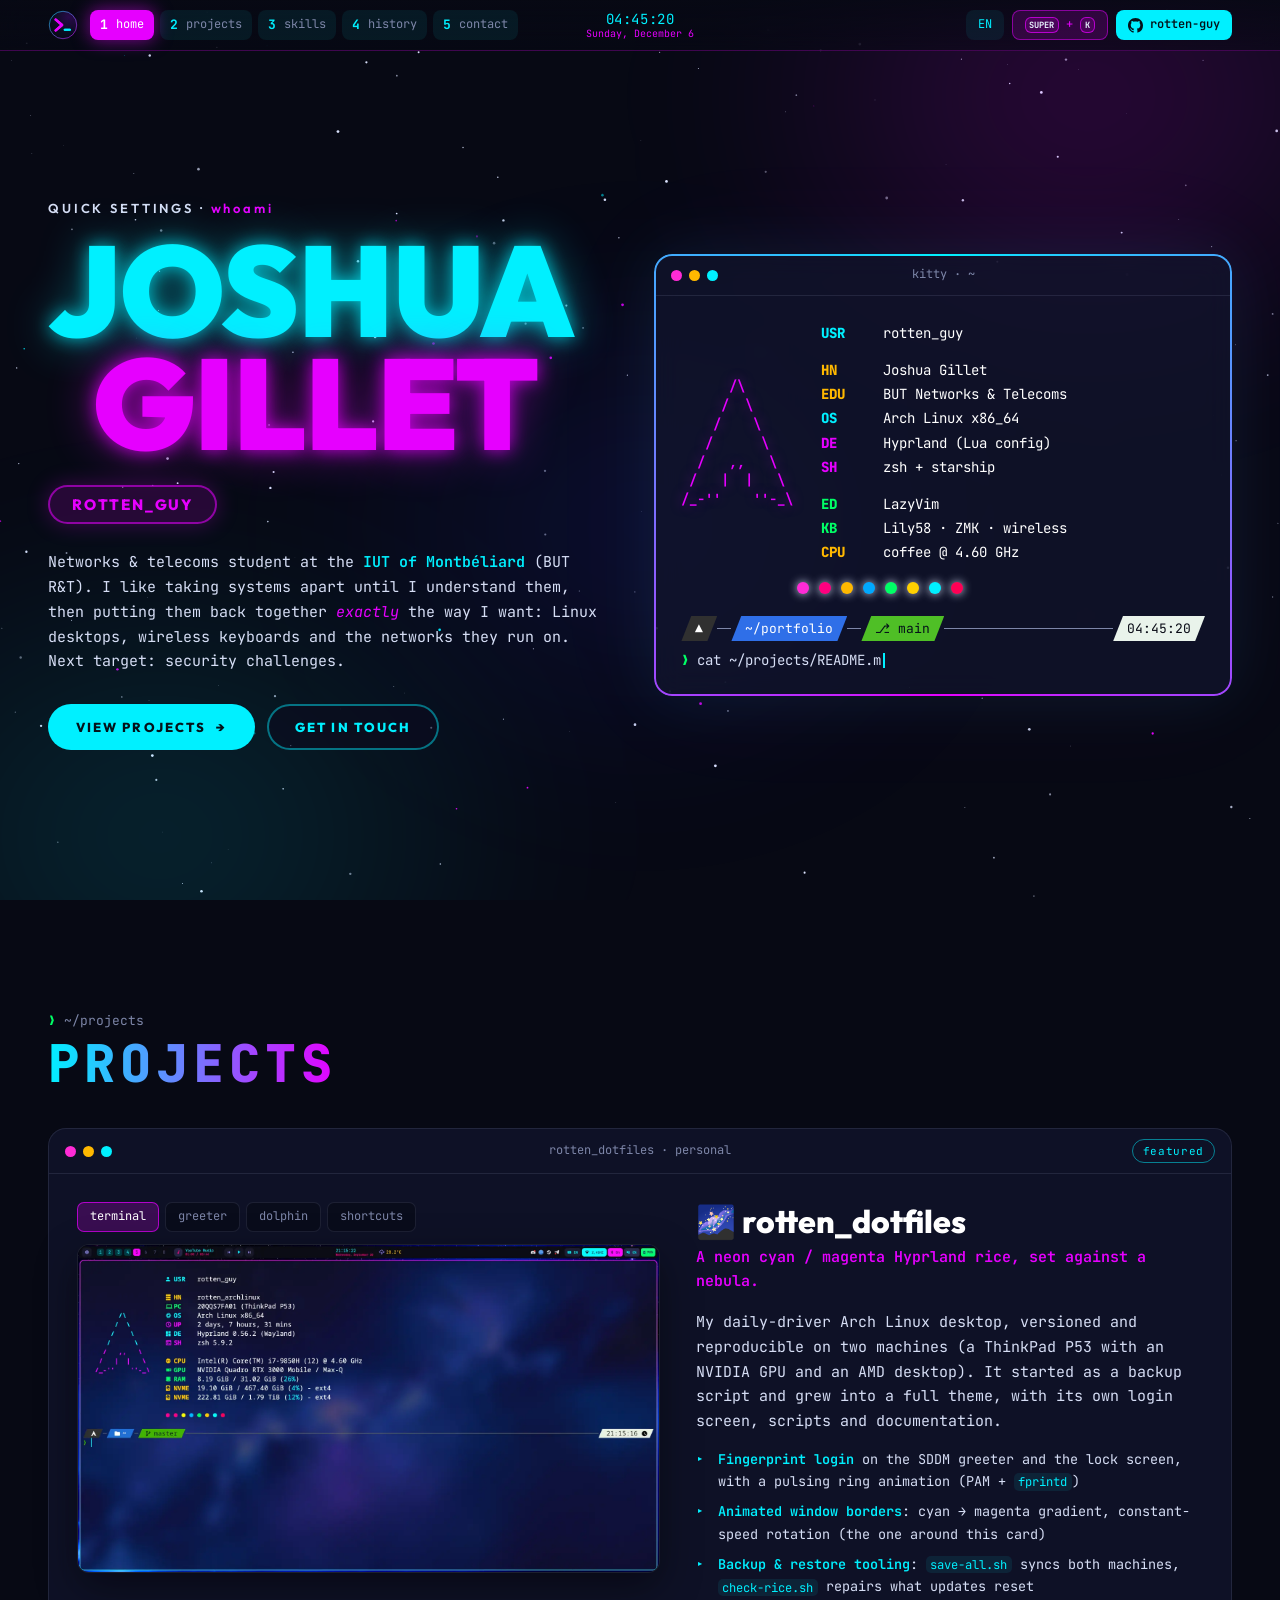
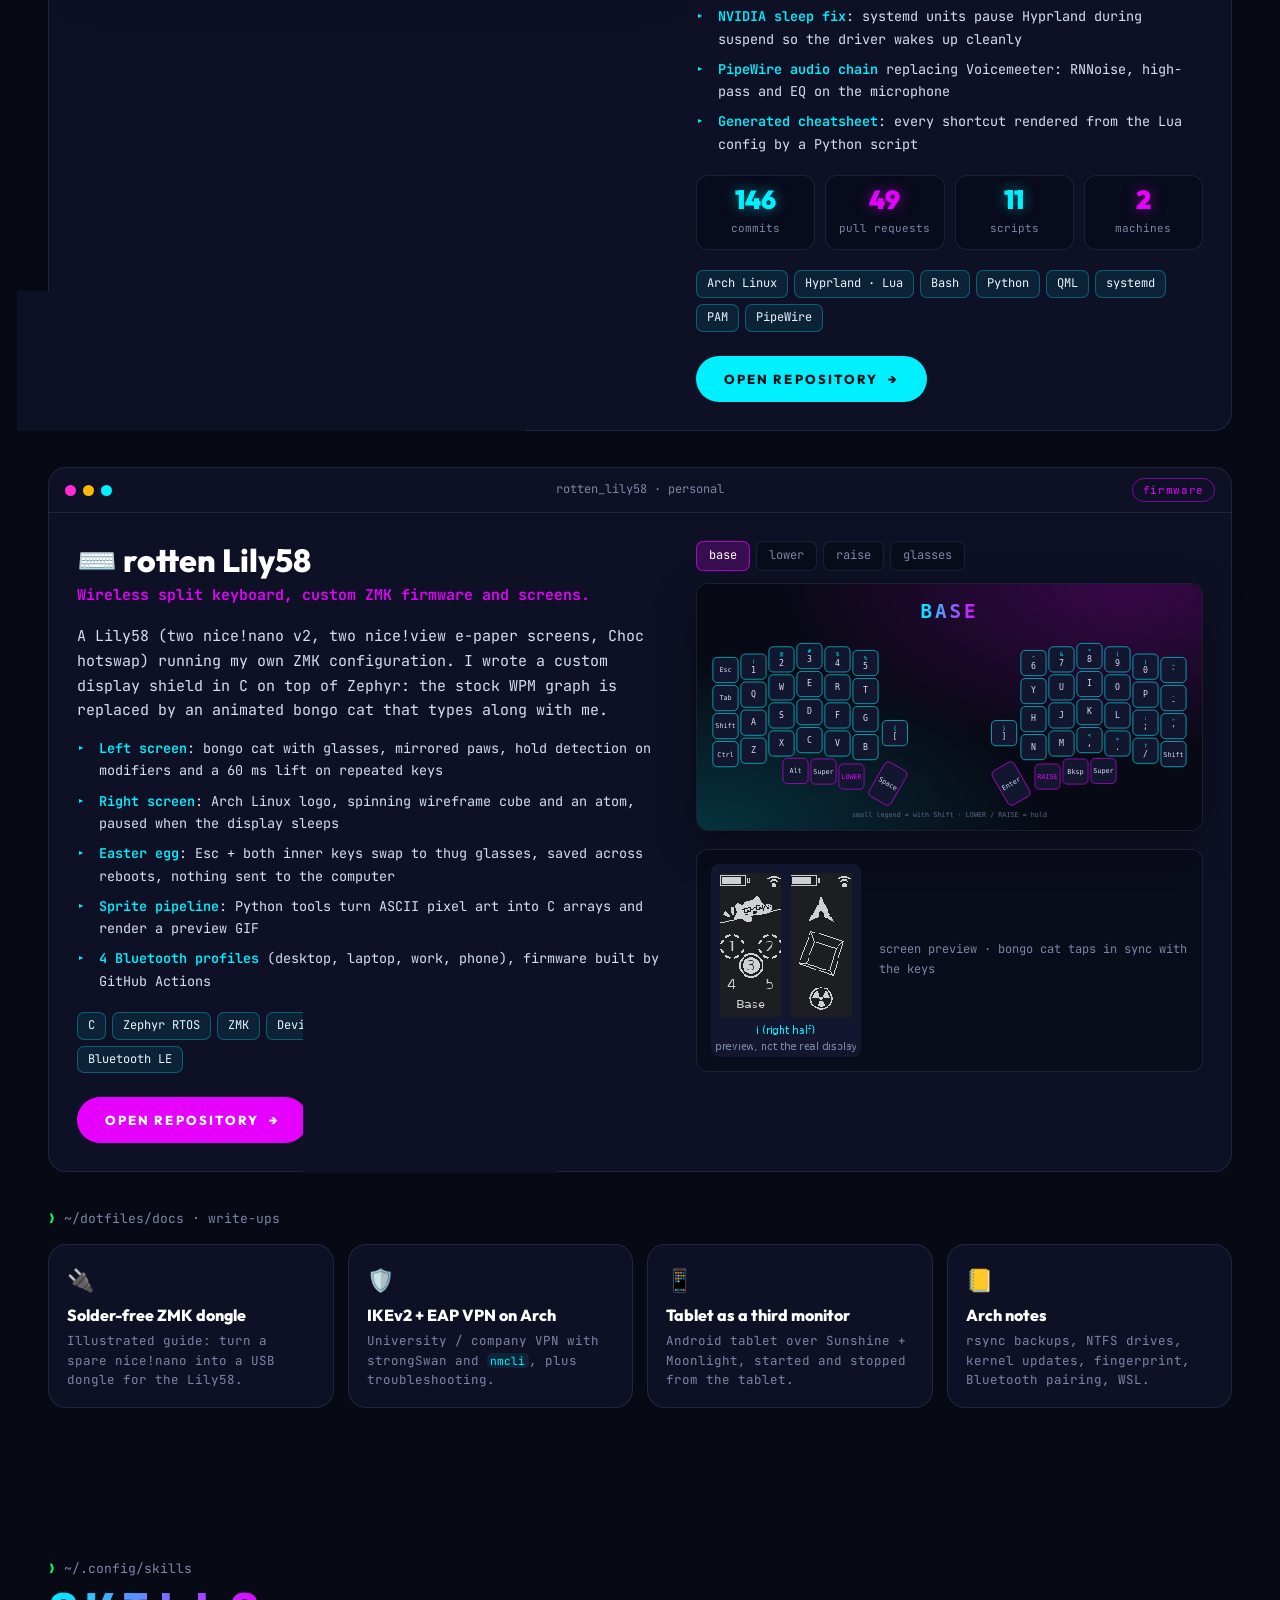
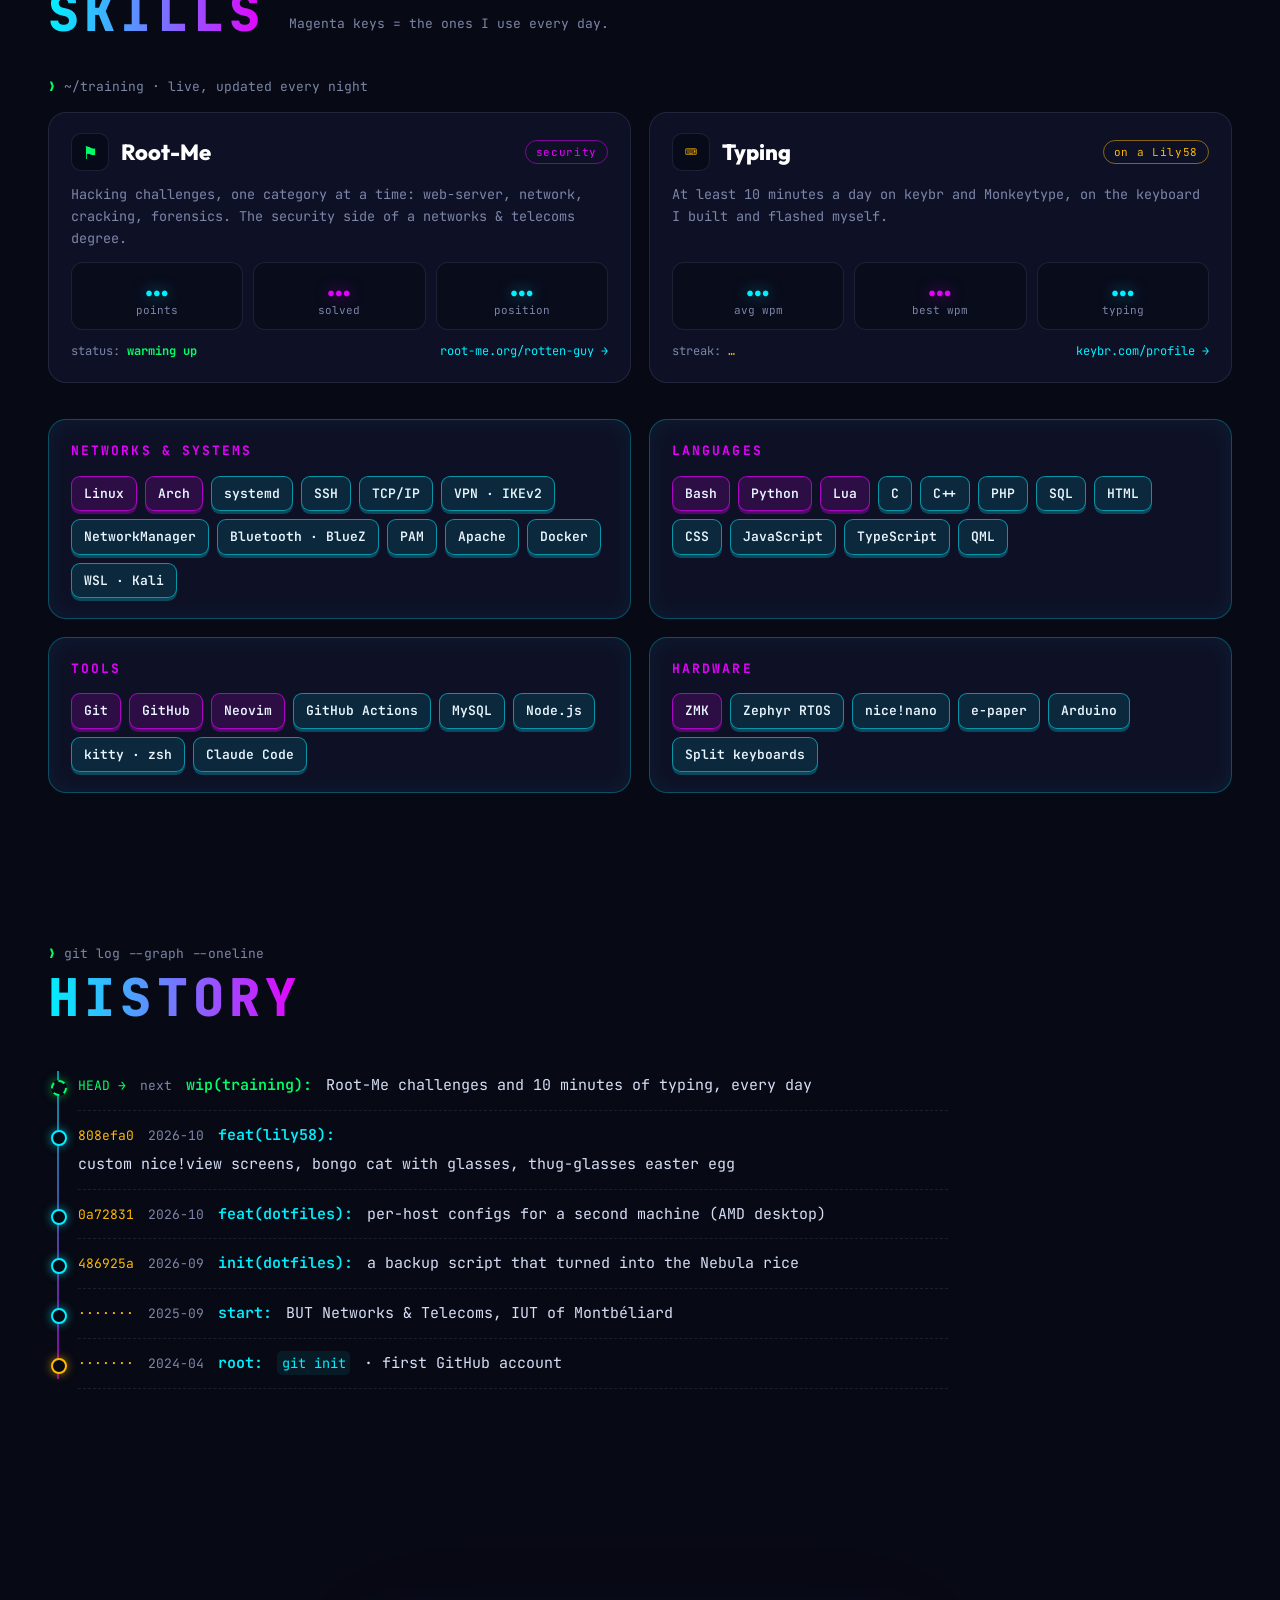
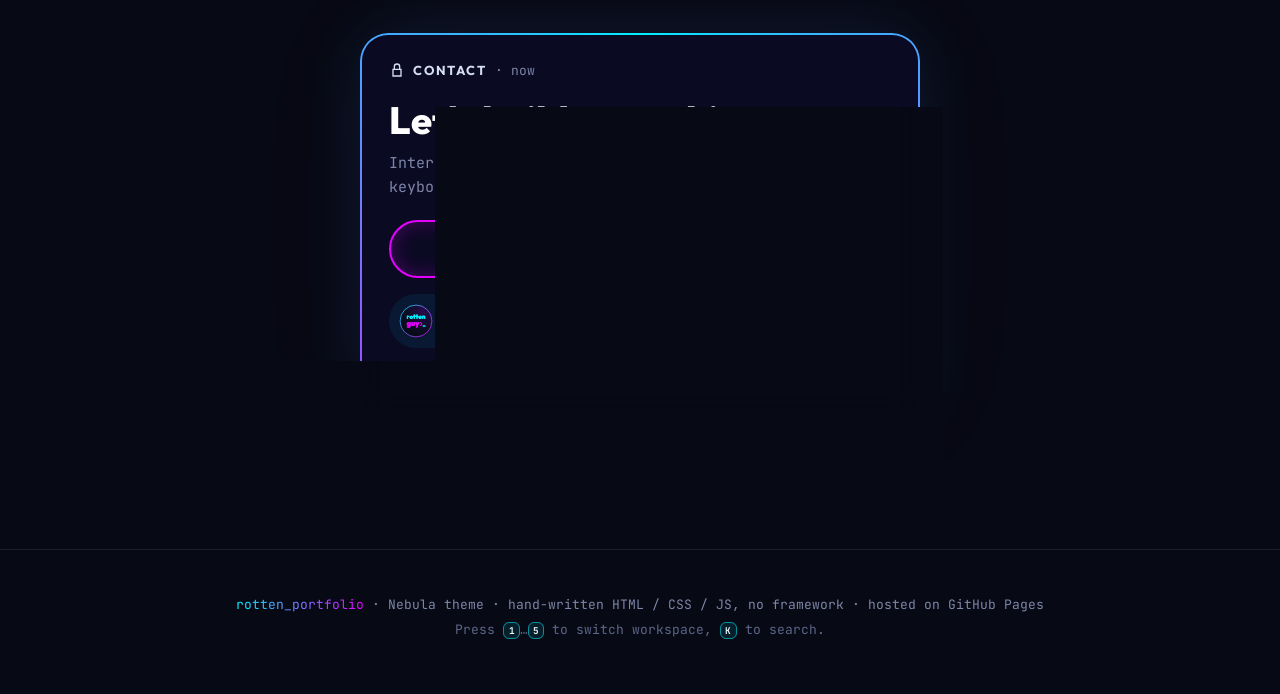
==== commit f9fec3ab: "Training: live Root-Me and typing stats, Lily58 demo, typing log - The LeetCode card becomes a Typin" ====
--- a/index.html
+++ b/index.html
@@ -212,22 +212,41 @@
     <h2 class="grad">SKILLS</h2>
     <p class="hint">Magenta keys = the ones I use every day.</p>
   </div>
-  <!-- training -->
-  <div class="training">
-    <p class="path reveal">~/training · in progress</p>
+  <!-- training: filled from training.json (profile repo, redrawn every night) -->
+  <div class="training" id="training">
+    <p class="path reveal">~/training · live, updated every night</p>
     <div class="train-grid">
-      <a class="train win reveal" href="https://www.root-me.org/rotten-guy?lang=en" target="_blank" rel="noopener" data-rootme>
-        <span class="train-head"><span class="train-ico c-green">⚑</span><b>Root-Me</b><span class="tag tag-magenta">security</span></span>
+      <a class="train win reveal" href="https://www.root-me.org/rotten-guy?lang=en" target="_blank" rel="noopener">
+        <span class="train-head"><span class="train-ico c-green">⚑</span><b>Root-Me</b><span class="tag tag-magenta" data-rm="rank">security</span></span>
         <span class="train-text">Hacking challenges, one category at a time: web-server, network, cracking, forensics. The security side of a networks &amp; telecoms degree.</span>
-        <span class="train-bar"><i></i></span>
-        <span class="train-foot"><span>status: <b class="c-green">warming up</b></span><span>root-me.org/rotten-guy →</span></span>
-      </a>
-      <a class="train win reveal" href="https://leetcode.com/u/rotten-guy/" target="_blank" rel="noopener">
-        <span class="train-head"><span class="train-ico c-yellow">λ</span><b>LeetCode</b><span class="tag tag-yellow">algorithms</span></span>
-        <span class="train-text">Algorithms and data structures, solved in C and Python, to keep the problem-solving reflexes sharp.</span>
-        <span class="train-bar"><i></i></span>
-        <span class="train-foot"><span>status: <b class="c-yellow">warming up</b></span><span>leetcode.com/u/rotten-guy →</span></span>
-      </a>
+        <span class="train-stats"><span><b data-rm="score">…</b><small>points</small></span><span><b data-rm="solved">…</b><small>solved</small></span><span><b data-rm="position">…</b><small>position</small></span></span>
+        <span class="train-foot"><span>status: <b class="c-green" data-rm="status">warming up</b></span><span>root-me.org/rotten-guy →</span></span>
+      </a>
+      <a class="train win reveal" href="https://www.keybr.com/profile/752ae7r" target="_blank" rel="noopener">
+        <span class="train-head"><span class="train-ico c-yellow">⌨</span><b>Typing</b><span class="tag tag-yellow">on a Lily58</span></span>
+        <span class="train-text">At least 10 minutes a day on keybr and Monkeytype, on the keyboard I built and flashed myself.</span>
+        <span class="train-stats"><span><b data-ty="avg">…</b><small>avg wpm</small></span><span><b data-ty="best">…</b><small>best wpm</small></span><span><b data-ty="time">…</b><small>typing</small></span></span>
+        <span class="train-foot"><span>streak: <b class="c-yellow" data-ty="streak">…</b></span><span>keybr.com/profile →</span></span>
+      </a>
+    </div>
+
+    <div class="rig win reveal" aria-label="My Lily58 typing a sentence at my real speed">
+      <div class="win-title"><span class="dots"><i></i><i></i><i></i></span><span>lily58 · live demo</span><span class="tag tag-cyan" data-ty="speed">… wpm</span></div>
+      <div class="rig-body">
+        <div class="rig-line"><span class="c-green">❯</span> <span id="rig-typed"></span><span class="caret"></span><span class="rig-gag" id="rig-gag">0 typos · nobody asked</span></div>
+        <svg id="rig-keys" class="rig-keys" role="img" aria-label="Lily58 keyboard"></svg>
+        <p class="rig-note">Typed at <b data-ty="speed2">…</b>, my <span data-ty="source">average</span> speed. <button type="button" class="chip-mini" id="rig-mine">type something yourself</button></p>
+      </div>
+    </div>
+
+    <div class="tlog win reveal">
+      <div class="win-title"><span class="dots"><i></i><i></i><i></i></span><span>typing log · hover or click a day</span><span class="tag tag-magenta" data-ty="days">…</span></div>
+      <div class="tlog-body">
+        <div class="tlog-scroll"><div class="tlog-grid" id="tlog-grid"></div></div>
+        <div class="tlog-foot"><p id="tlog-detail">Pick a day to see how long I typed.</p>
+          <span class="tlog-legend">less <i class="l0"></i><i class="l1"></i><i class="l2"></i><i class="l3"></i><i class="l4"></i> more</span></div>
+      </div>
+      <div class="tlog-tip" id="tlog-tip" hidden></div>
     </div>
   </div>
 
@@ -272,7 +291,7 @@
     <h2 class="grad">HISTORY</h2>
   </div>
   <ol class="log">
-    <li class="reveal next"><span class="hash">HEAD →</span><time>next</time><b>wip(training):</b> Root-Me challenges and LeetCode problems, every week</li>
+    <li class="reveal next"><span class="hash">HEAD →</span><time>next</time><b>wip(training):</b> Root-Me challenges and 10 minutes of typing, every day</li>
     <li class="reveal"><span class="hash">808efa0</span><time>2026-10</time><b>feat(lily58):</b> custom nice!view screens, bongo cat with glasses, thug-glasses easter egg</li>
     <li class="reveal"><span class="hash">0a72831</span><time>2026-10</time><b>feat(dotfiles):</b> per-host configs for a second machine (AMD desktop)</li>
     <li class="reveal"><span class="hash">486925a</span><time>2026-09</time><b>init(dotfiles):</b> a backup script that turned into the Nebula rice</li>
@@ -294,7 +313,7 @@
     </div>
     <div class="socials">
       <a href="https://github.com/rotten-guy" target="_blank" rel="noopener">github.com/rotten-guy</a>
-      <a href="https://leetcode.com/u/rotten-guy/" target="_blank" rel="noopener">leetcode.com/u/rotten-guy</a>
+      <a href="https://www.root-me.org/rotten-guy?lang=en" target="_blank" rel="noopener">root-me.org/rotten-guy</a>
     </div>
   </div>
 </section>
--- a/style.css
+++ b/style.css
@@ -193,7 +193,7 @@
 
 /* ───── projects ───── */
 .project { margin-bottom: 36px; transition: opacity .4s, transform .4s; }
-.tag { font-size: 11px; padding: 2px 10px; border-radius: 999px; letter-spacing: .06em; }
+.tag { white-space: nowrap; font-size: 11px; padding: 2px 10px; border-radius: 999px; letter-spacing: .06em; }
 .tag-cyan { color: var(--cyan); border: 1px solid rgba(0, 240, 255, .5); }
 .tag-magenta { color: var(--magenta); border: 1px solid rgba(230, 0, 255, .5); }
 .tag-yellow { color: var(--yellow); border: 1px solid rgba(255, 184, 0, .5); }
@@ -253,6 +253,43 @@
 .train-head .tag { margin-left: auto; }
 .train-ico { display: grid; place-items: center; width: 38px; height: 38px; border-radius: 10px; font: 800 20px var(--mono); background: rgba(7, 9, 20, .7); border: 1px solid var(--line); }
 .train-text { flex: 1; color: var(--dim); font-size: 13.5px; }
+.train-stats { display: grid; grid-template-columns: repeat(3, 1fr); gap: 10px; }
+.train-stats > span { display: grid; place-items: center; padding: 10px 4px; border-radius: 12px; background: rgba(7, 9, 20, .6); border: 1px solid var(--line); }
+.train-stats b { font: 900 26px/1.1 var(--display); color: var(--cyan); text-shadow: 0 0 14px rgba(0, 240, 255, .5); }
+.train-stats > span:nth-child(2) b { color: var(--magenta); text-shadow: 0 0 14px rgba(230, 0, 255, .5); }
+.train-stats small { font-size: 11px; color: var(--dim); }
+.rig, .tlog { margin-top: 18px; }
+.rig-body { padding: 20px 24px 18px; }
+.rig-line { position: relative; display: flex; align-items: center; gap: 8px; min-height: 42px; padding: 0 14px; border-radius: 10px; background: rgba(7, 9, 20, .8); border: 1px solid var(--line); font-size: 15px; color: #fff; white-space: pre; overflow: hidden; }
+.rig-line .caret { margin-left: -6px; }
+.rig-gag { margin-left: auto; color: var(--magenta); font-size: 12px; font-weight: 600; opacity: 0; transition: opacity .3s; white-space: nowrap; }
+.rig-gag.show { opacity: 1; }
+.rig-keys { display: block; width: 100%; max-width: 760px; margin: 18px auto 6px; }
+.rig-keys .k rect { fill: var(--card-solid); stroke: var(--cyan); stroke-opacity: .7; stroke-width: 1.4; transition: fill .08s, filter .08s; }
+.rig-keys .k.thumb rect { stroke: var(--magenta); }
+.rig-keys .k text { fill: var(--text); font: 600 13px var(--mono); pointer-events: none; }
+.rig-keys .k text.small { font-size: 9.5px; }
+.rig-keys .k.down rect { fill: var(--cyan); filter: drop-shadow(0 0 8px var(--cyan)); }
+.rig-keys .k.thumb.down rect { fill: var(--magenta); filter: drop-shadow(0 0 8px var(--magenta)); }
+.rig-keys .k.down text { fill: #04121a; }
+.rig-note { margin: 4px 0 0; text-align: center; color: var(--dim); font-size: 12.5px; }
+.rig-note b { color: var(--cyan); }
+.chip-mini { margin-left: 8px; padding: 3px 10px; border-radius: 999px; border: 1px solid rgba(230, 0, 255, .5); background: rgba(230, 0, 255, .1); color: var(--magenta); font-size: 12px; cursor: pointer; }
+.chip-mini:hover { box-shadow: 0 0 14px rgba(230, 0, 255, .4); }
+.tlog { position: relative; }
+.tlog-body { padding: 18px 22px 16px; }
+.tlog-scroll { overflow-x: auto; padding-bottom: 6px; scrollbar-color: rgba(0, 240, 255, .3) transparent; }
+.tlog-grid { display: grid; grid-template-rows: repeat(7, 14px); grid-auto-flow: column; grid-auto-columns: 14px; gap: 4px; width: max-content; margin: 0 auto; }
+.tlog-grid button, .tlog-legend i { width: 14px; height: 14px; padding: 0; border: 0; border-radius: 4px; cursor: pointer; }
+.l0 { background: #161b3a; } .l1 { background: rgba(0, 240, 255, .28); } .l2 { background: rgba(0, 240, 255, .6); }
+.l3 { background: #7a6cff; } .l4 { background: var(--magenta); box-shadow: 0 0 8px rgba(230, 0, 255, .6); }
+.tlog-grid button:hover, .tlog-grid button.sel { outline: 2px solid #fff; outline-offset: 1px; }
+.tlog-foot { display: flex; flex-wrap: wrap; justify-content: space-between; align-items: center; gap: 8px 20px; margin-top: 12px; font-size: 12.5px; color: var(--dim); }
+.tlog-foot p { margin: 0; color: var(--text); }
+.tlog-legend { display: inline-flex; align-items: center; gap: 4px; font-size: 11px; }
+.tlog-legend i { display: inline-block; cursor: default; }
+.tlog-tip { position: absolute; transform: translate(-50%, -100%); padding: 6px 10px; border-radius: 8px; background: rgba(13, 11, 31, .95); border: 1px solid var(--magenta); color: #fff; font-size: 12px; white-space: nowrap; pointer-events: none; z-index: 5; box-shadow: 0 0 18px rgba(230, 0, 255, .3); }
+.training.offline .rig, .training.offline .tlog { display: none; }
 .train-bar { position: relative; height: 8px; border-radius: 999px; overflow: hidden; background: rgba(7, 9, 20, .7); border: 1px solid var(--line); }
 .train-bar i { position: absolute; inset: 0; width: 8%; border-radius: inherit; background: linear-gradient(90deg, var(--cyan), var(--magenta)); box-shadow: 0 0 12px rgba(0, 240, 255, .6); }
 .train-bar i::after { content: ""; position: absolute; inset: 0; background: repeating-linear-gradient(-45deg, transparent 0 6px, rgba(255, 255, 255, .25) 6px 12px); animation: stripes 1s linear infinite; }
@@ -354,6 +391,9 @@
   .clock, .pill-dim, .pill-cyan span { display: none; }
   .ws { padding: 0 9px; }
   .skill-grid, .guide-grid, .train-grid { grid-template-columns: 1fr; }
+  .rig-gag { display: none; }
+  .rig-body, .tlog-body { padding: 14px; }
+  .train-foot { flex-direction: column; gap: 4px; }
   .project-body { padding: 18px; gap: 24px; }
   .stats { grid-template-columns: repeat(2, 1fr); }
   .term { padding: 18px 16px; font-size: 12.5px; }
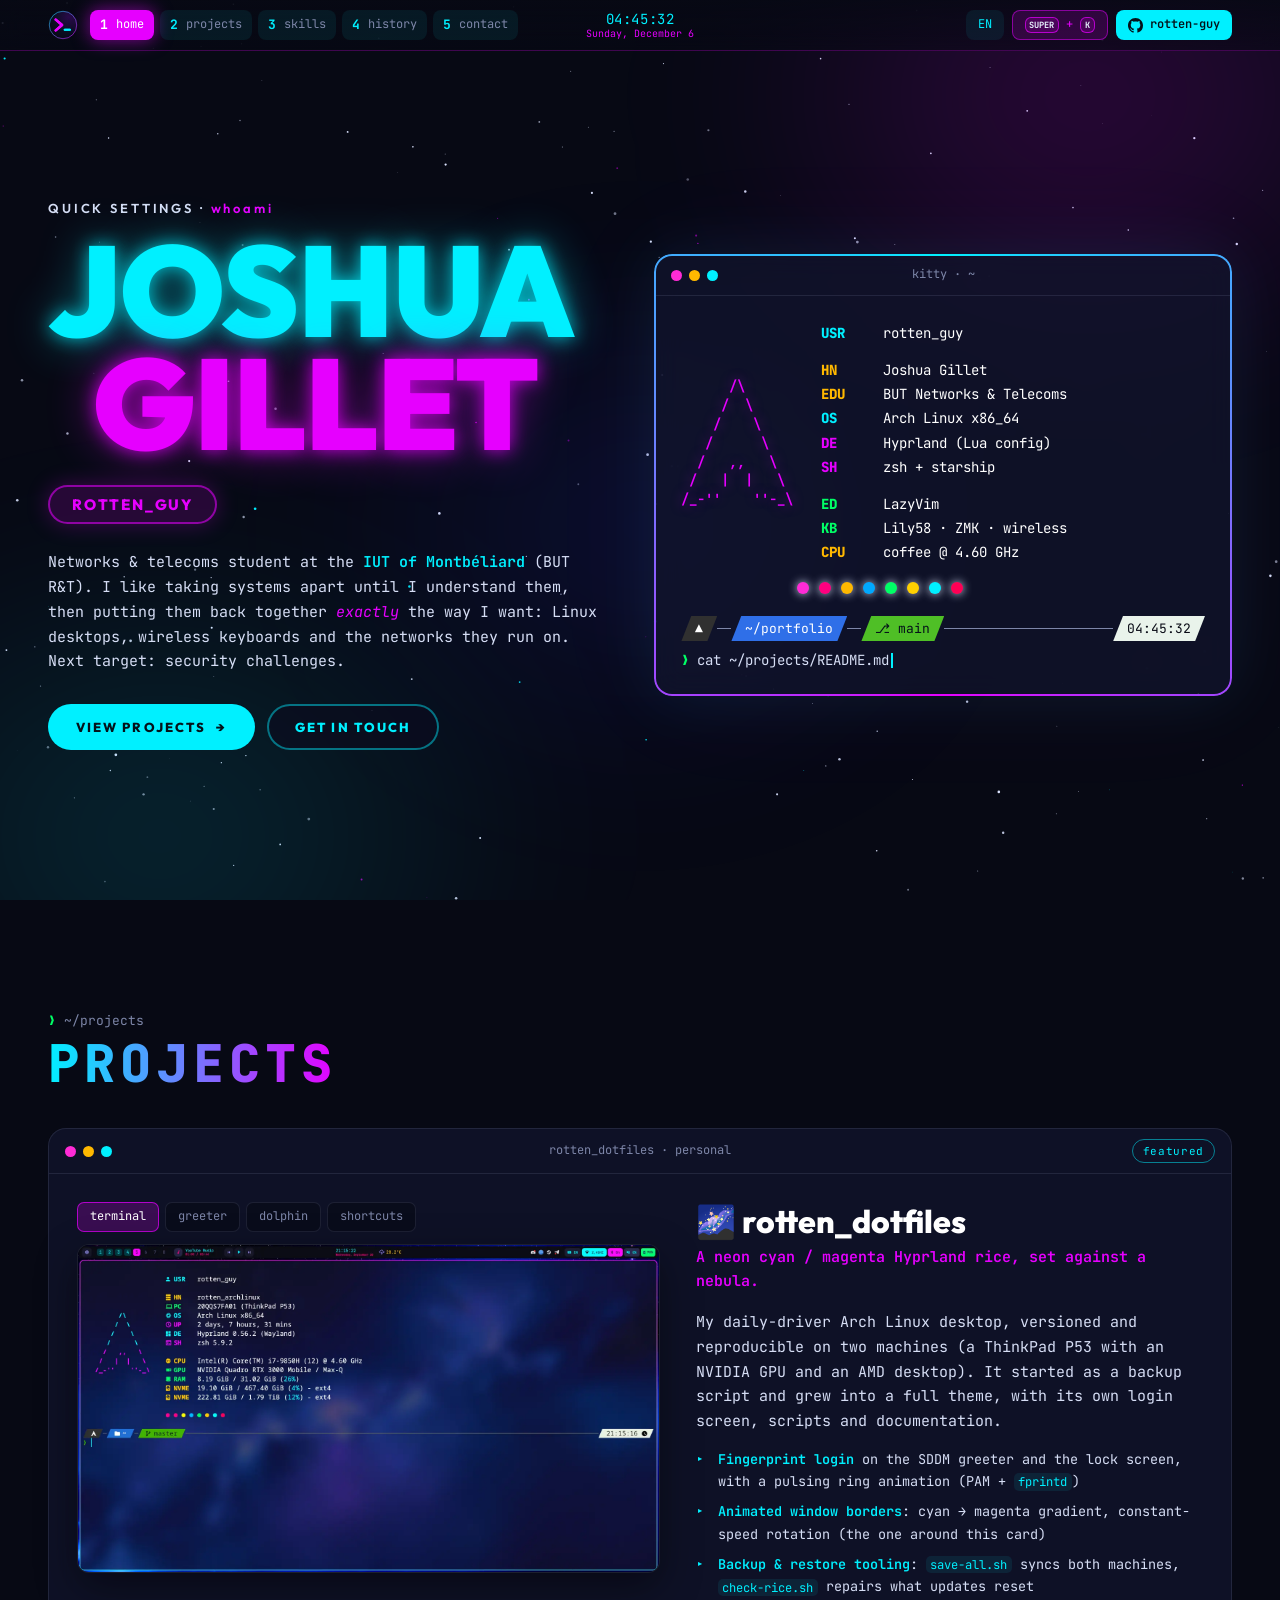
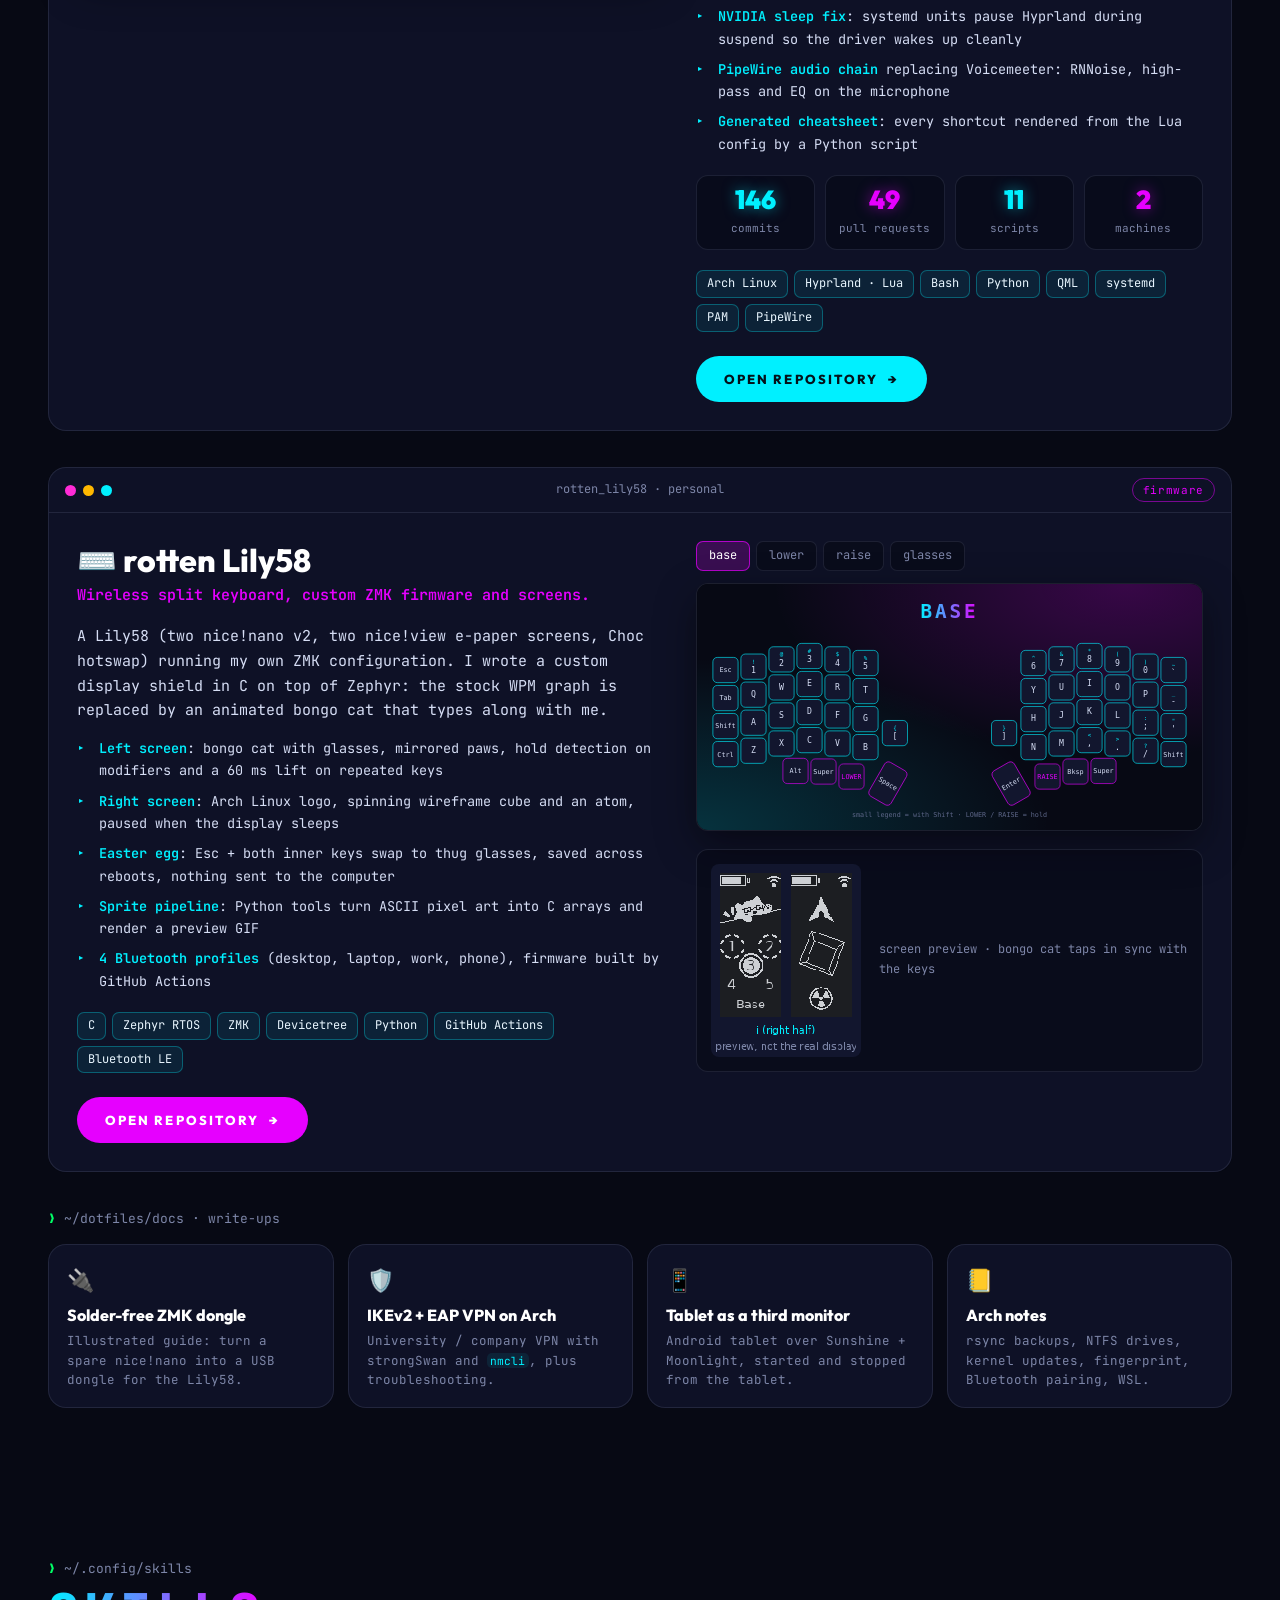
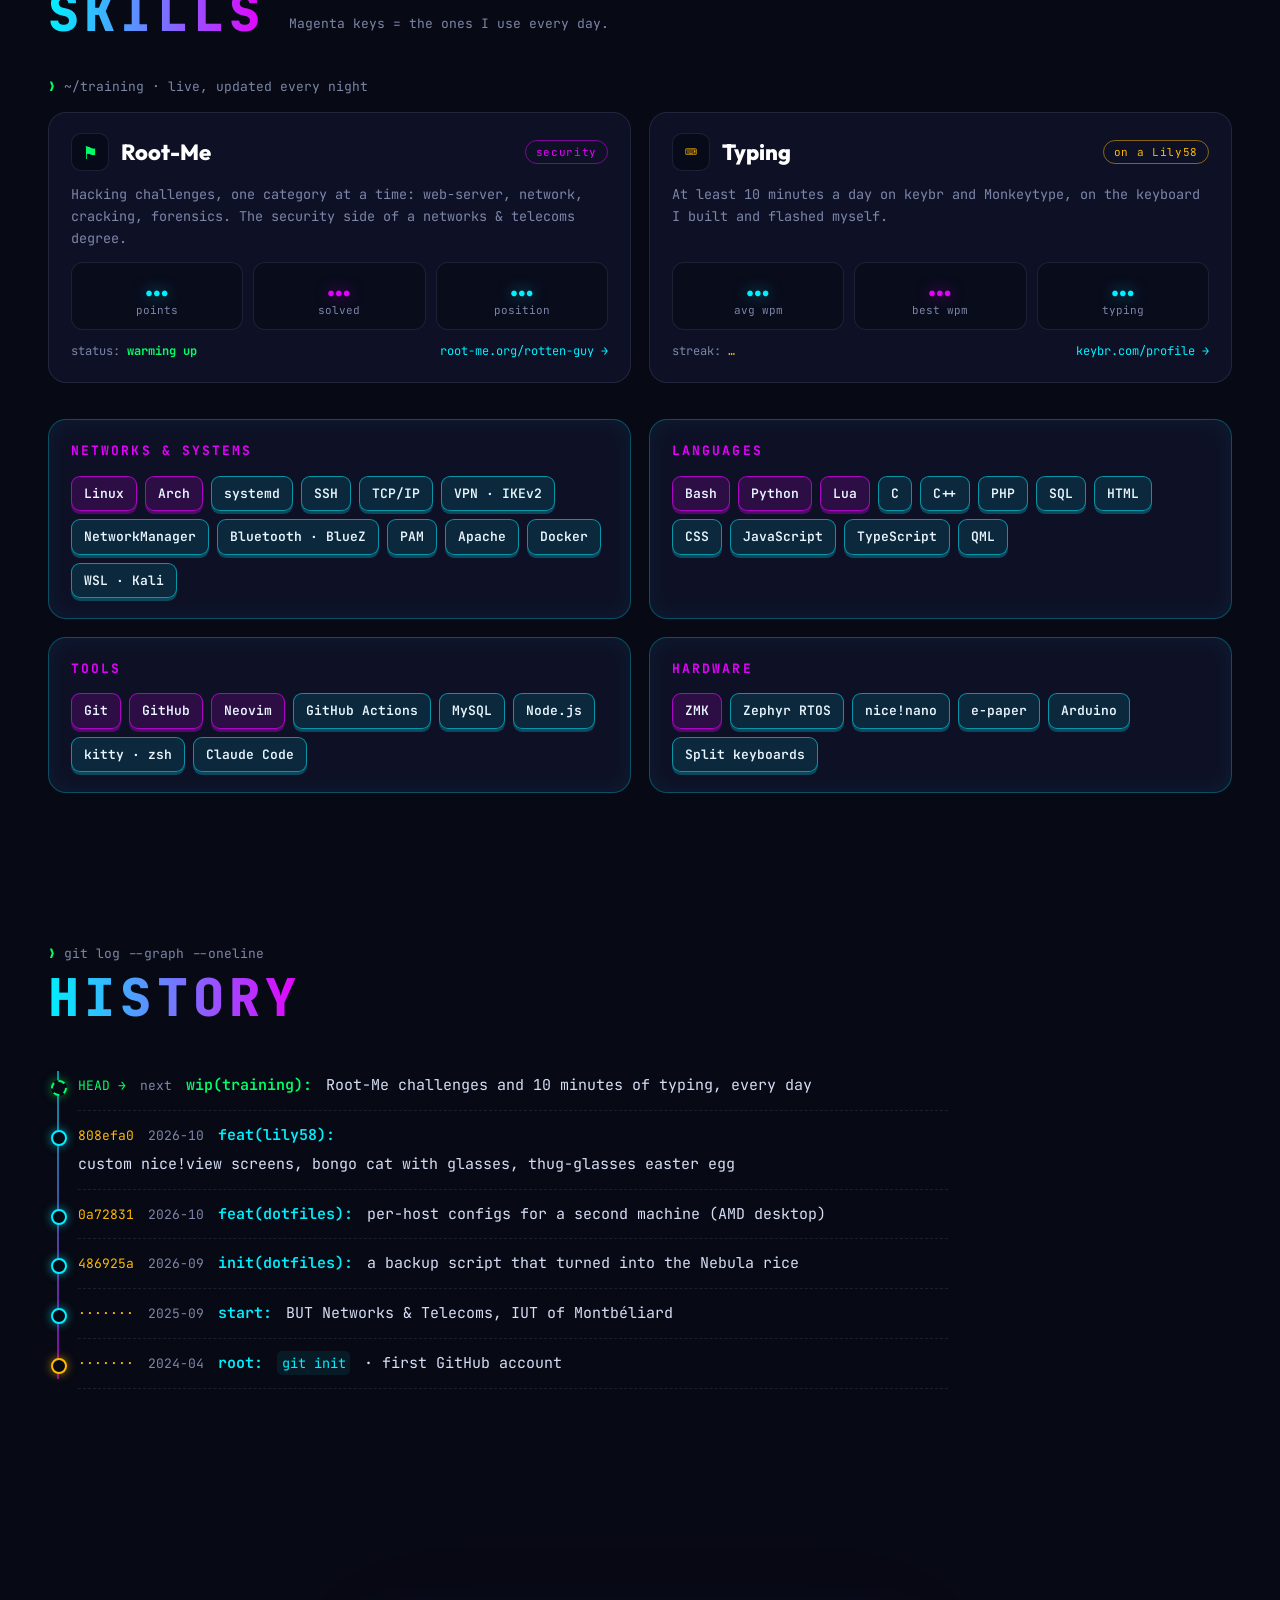
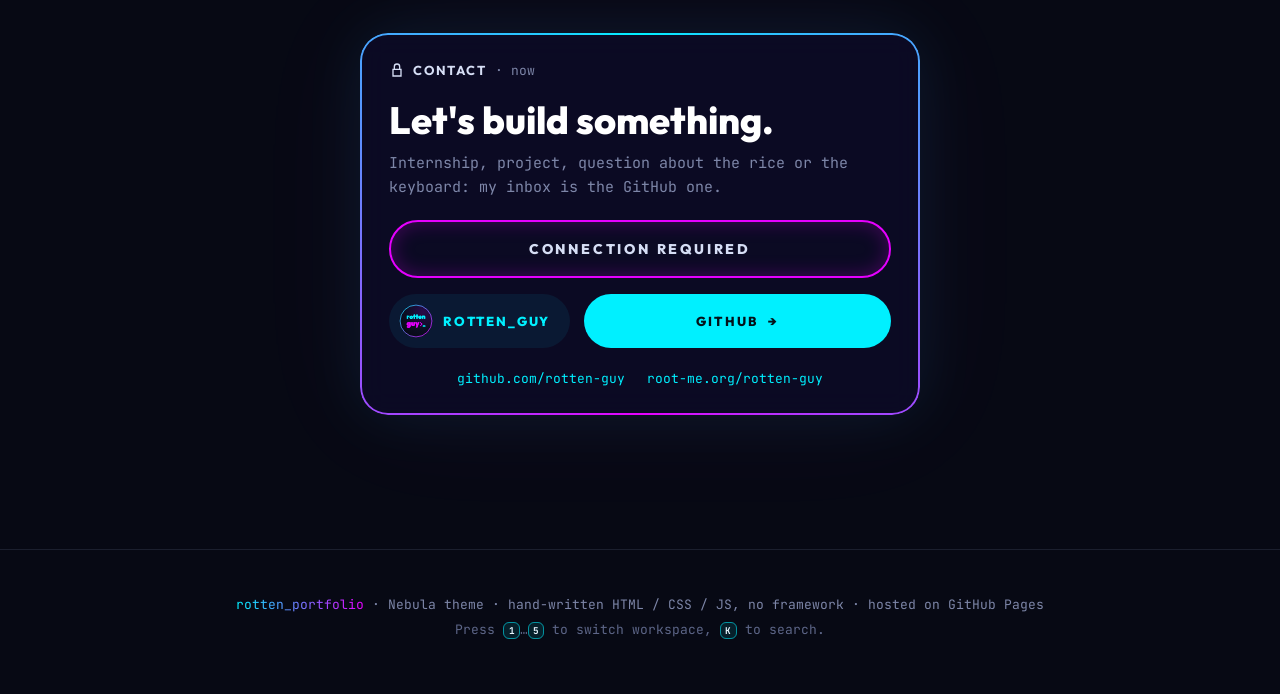
==== commit 9c2f172a: "Lily58 demo: three phrases with punchlines, phone layout fixes - The demo loops over i use arch btw," ====
--- a/index.html
+++ b/index.html
@@ -233,7 +233,7 @@
     <div class="rig win reveal" aria-label="My Lily58 typing a sentence at my real speed">
       <div class="win-title"><span class="dots"><i></i><i></i><i></i></span><span>lily58 · live demo</span><span class="tag tag-cyan" data-ty="speed">… wpm</span></div>
       <div class="rig-body">
-        <div class="rig-line"><span class="c-green">❯</span> <span id="rig-typed"></span><span class="caret"></span><span class="rig-gag" id="rig-gag">0 typos · nobody asked</span></div>
+        <div class="rig-line"><span class="c-green">❯</span> <span id="rig-typed"></span><span class="caret"></span><span class="rig-gag" id="rig-gag"></span></div>
         <svg id="rig-keys" class="rig-keys" role="img" aria-label="Lily58 keyboard"></svg>
         <p class="rig-note">Typed at <b data-ty="speed2">…</b>, my <span data-ty="source">average</span> speed. <button type="button" class="chip-mini" id="rig-mine">type something yourself</button></p>
       </div>
--- a/style.css
+++ b/style.css
@@ -391,7 +391,8 @@
   .clock, .pill-dim, .pill-cyan span { display: none; }
   .ws { padding: 0 9px; }
   .skill-grid, .guide-grid, .train-grid { grid-template-columns: 1fr; }
-  .rig-gag { display: none; }
+  .rig-line { flex-wrap: wrap; padding: 8px 12px; font-size: 14px; }
+  .rig-gag { flex-basis: 100%; margin-left: 0; font-size: 11.5px; }
   .rig-body, .tlog-body { padding: 14px; }
   .train-foot { flex-direction: column; gap: 4px; }
   .project-body { padding: 18px; gap: 24px; }
@@ -405,6 +406,16 @@
   .user-pill { height: 46px; }
   section { padding-top: 90px; }
 }
+@media (max-width: 720px) {
+  .win-title > span:nth-child(2) { min-width: 0; overflow: hidden; text-overflow: ellipsis; white-space: nowrap; }
+}
+@media (max-width: 380px) {
+  .bar { gap: 6px; padding-left: 10px; padding-right: 10px; }
+  .workspaces { gap: 4px; }
+  .ws { padding: 0 7px; }
+  .brand { margin-right: 2px; }
+  #open-menu { display: none; }
+}
 @media (prefers-reduced-motion: reduce) {
   *, *::before, *::after { animation: none !important; transition: none !important; scroll-behavior: auto !important; }
   .reveal { opacity: 1; transform: none; }
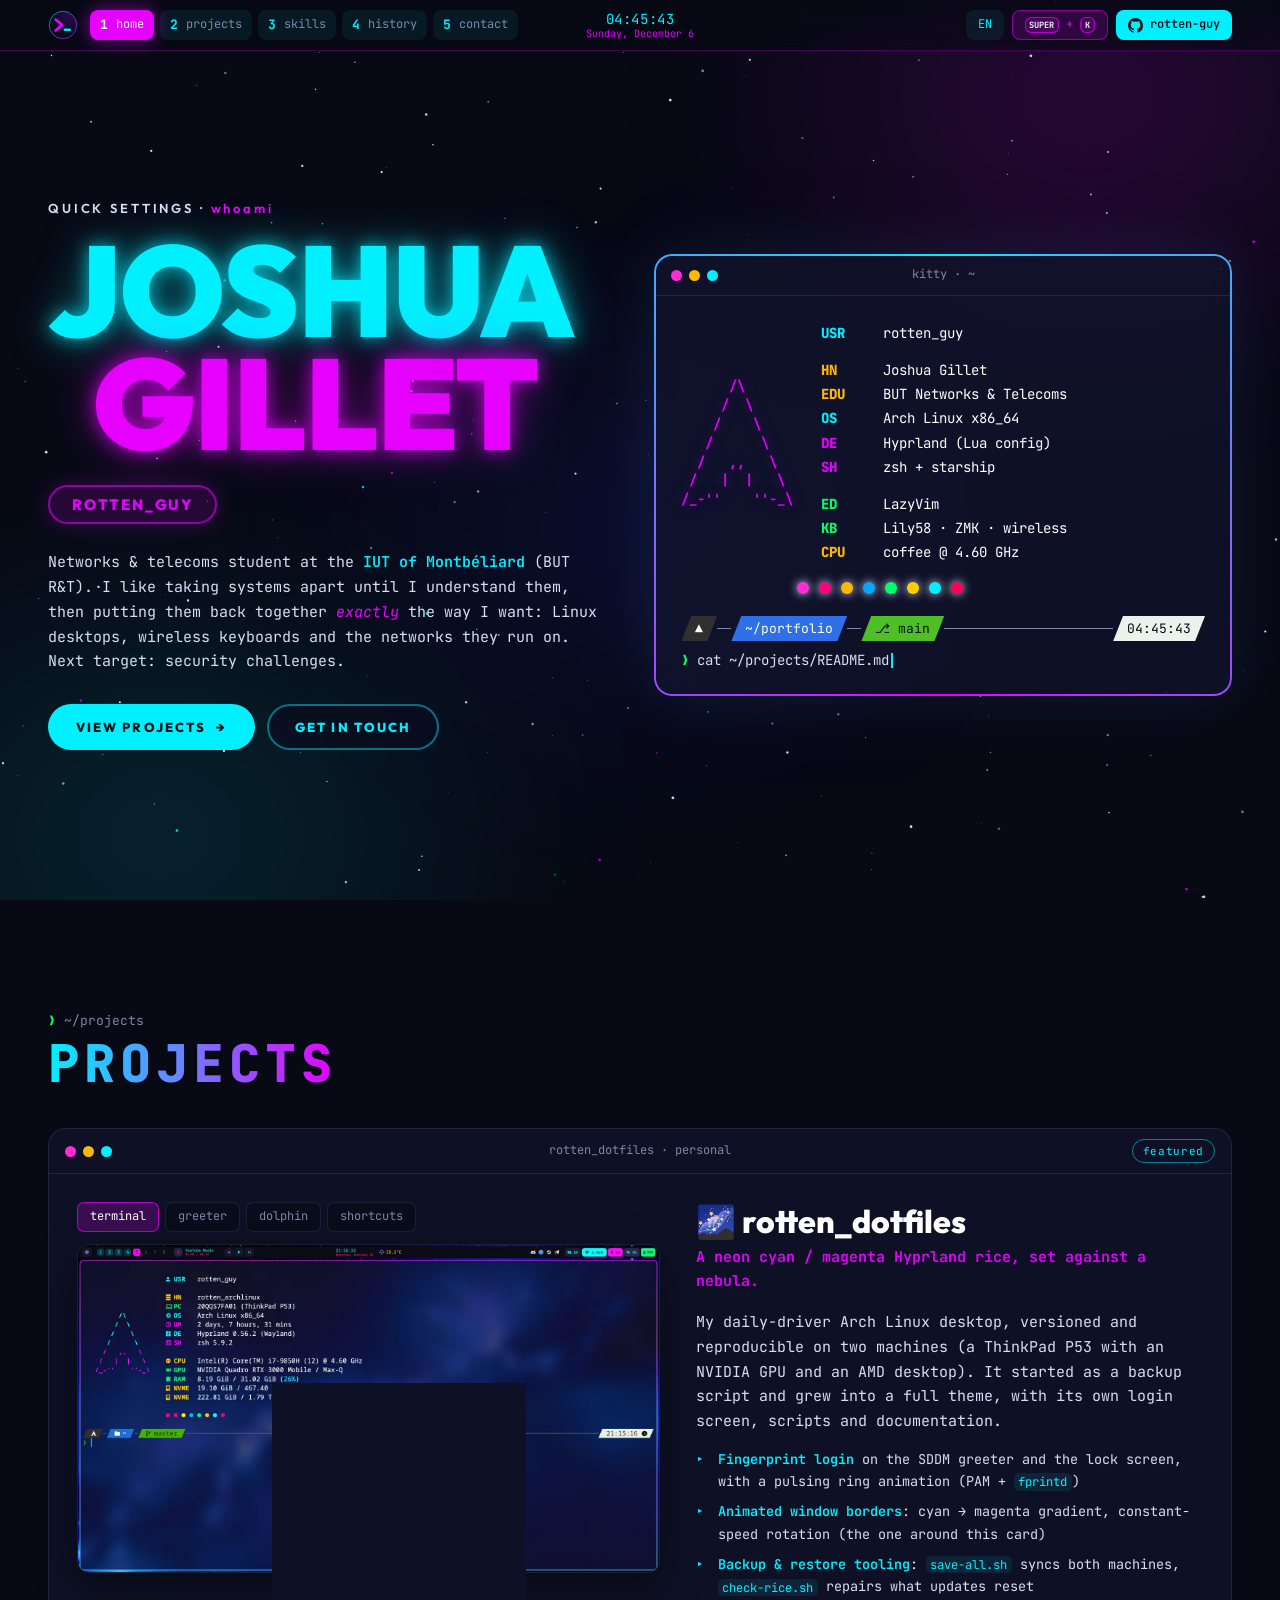
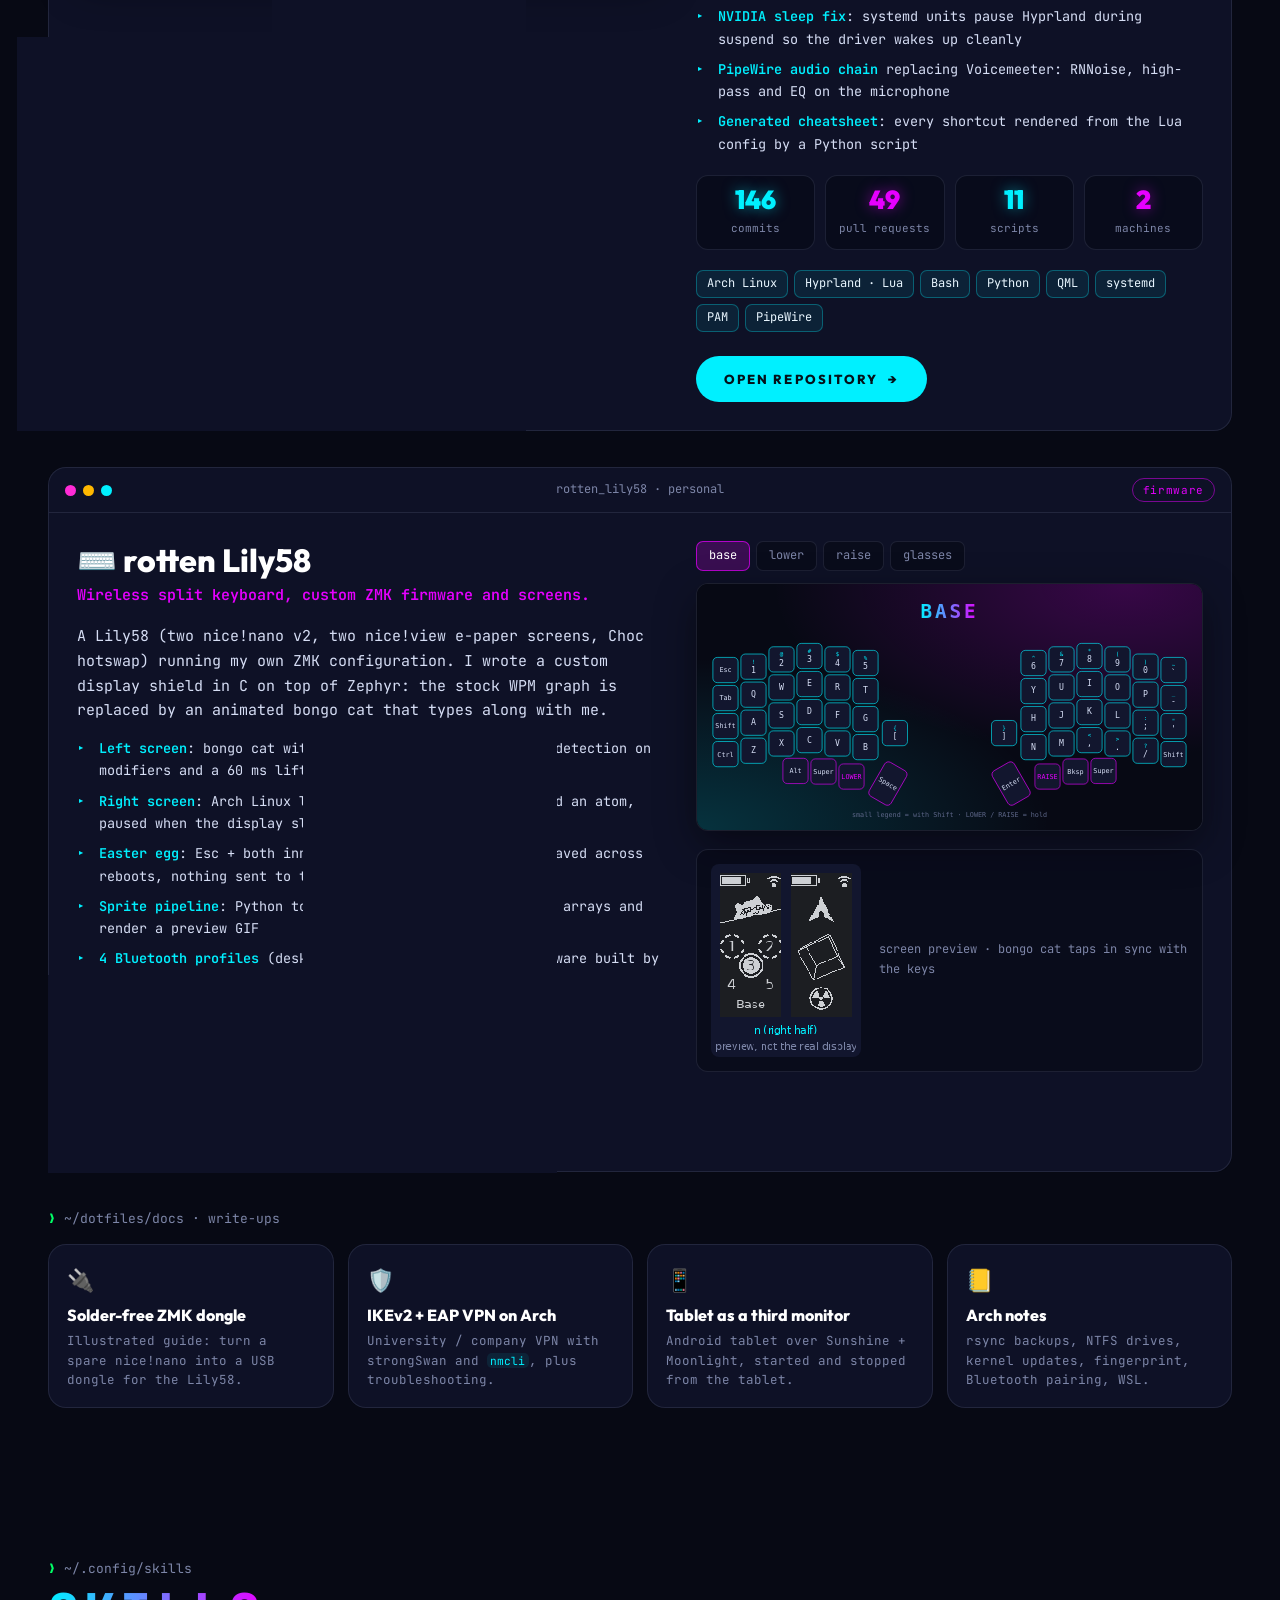
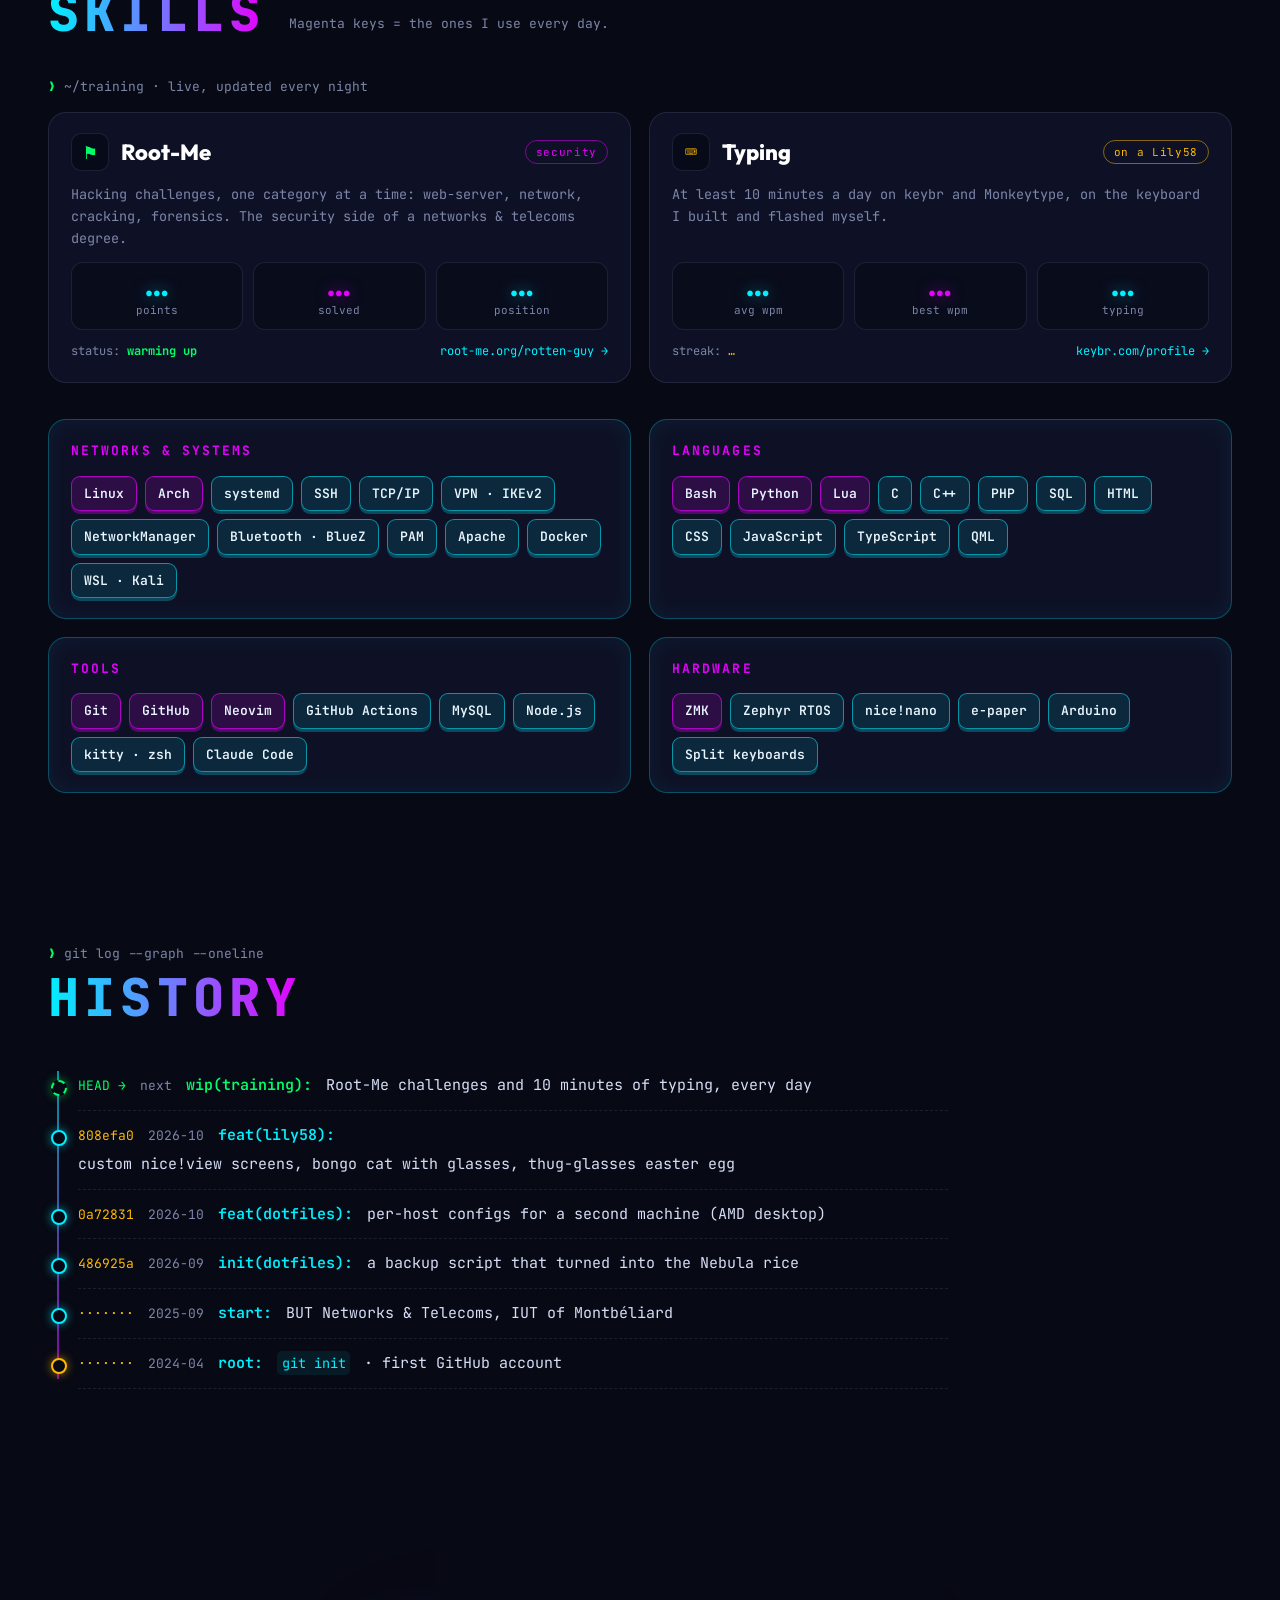
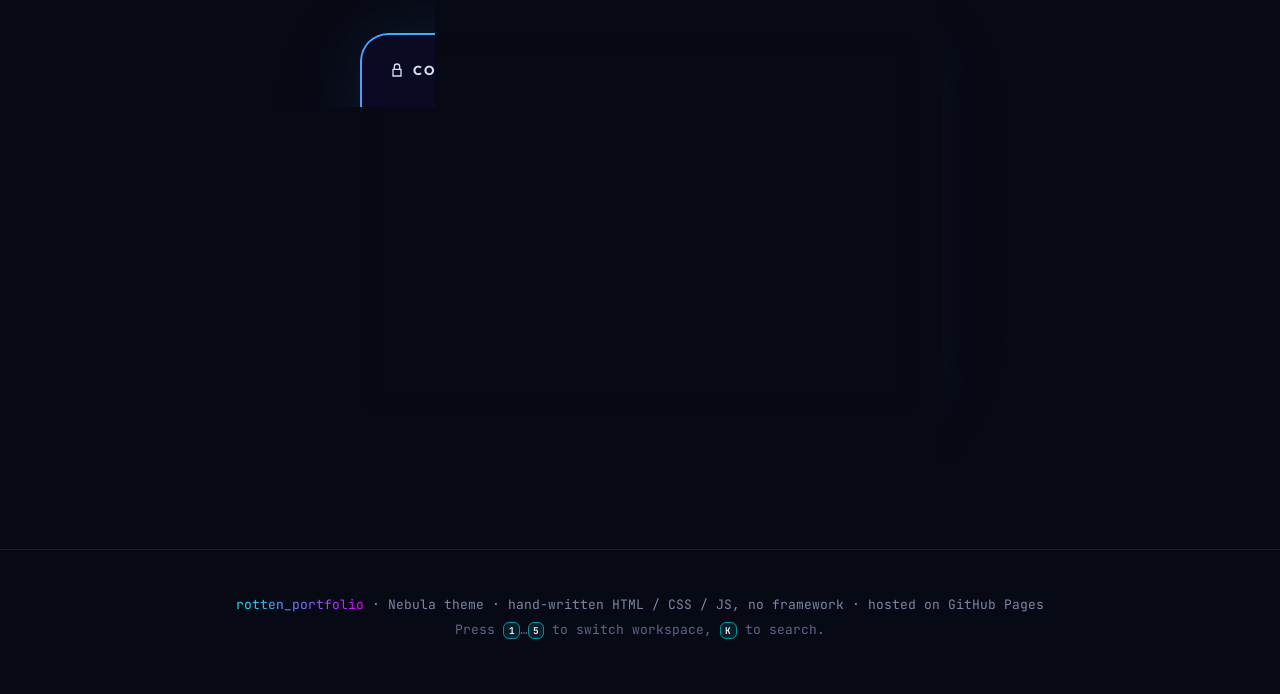
==== commit a77d17d2: "Lily58 demo: erase like a human (Ctrl + A then Backspace, or Backspace held) The phrase no longer ju" ====
--- a/index.html
+++ b/index.html
@@ -18,7 +18,7 @@
 <link rel="preconnect" href="https://fonts.googleapis.com">
 <link rel="preconnect" href="https://fonts.gstatic.com" crossorigin>
 <link href="https://fonts.googleapis.com/css2?family=JetBrains+Mono:ital,wght@0,400;0,600;0,800;1,400&family=Outfit:wght@600;800;900&display=swap" rel="stylesheet">
-<link rel="stylesheet" href="style.css">
+<link rel="stylesheet" href="style.css?v=202610281529">
 </head>
 <body>
 <canvas id="stars" aria-hidden="true"></canvas>
@@ -336,6 +336,6 @@
 <!-- lightbox -->
 <div class="lightbox" id="lightbox" hidden><img alt=""><button type="button" aria-label="Close">✕</button></div>
 
-<script src="script.js" defer></script>
+<script src="script.js?v=202610281529" defer></script>
 </body>
 </html>
--- a/style.css
+++ b/style.css
@@ -262,6 +262,7 @@
 .rig-body { padding: 20px 24px 18px; }
 .rig-line { position: relative; display: flex; align-items: center; gap: 8px; min-height: 42px; padding: 0 14px; border-radius: 10px; background: rgba(7, 9, 20, .8); border: 1px solid var(--line); font-size: 15px; color: #fff; white-space: pre; overflow: hidden; }
 .rig-line .caret { margin-left: -6px; }
+.rig-line #rig-typed.selected { background: rgba(0, 240, 255, .35); color: #fff; border-radius: 3px; }
 .rig-gag { margin-left: auto; color: var(--magenta); font-size: 12px; font-weight: 600; opacity: 0; transition: opacity .3s; white-space: nowrap; }
 .rig-gag.show { opacity: 1; }
 .rig-keys { display: block; width: 100%; max-width: 760px; margin: 18px auto 6px; }
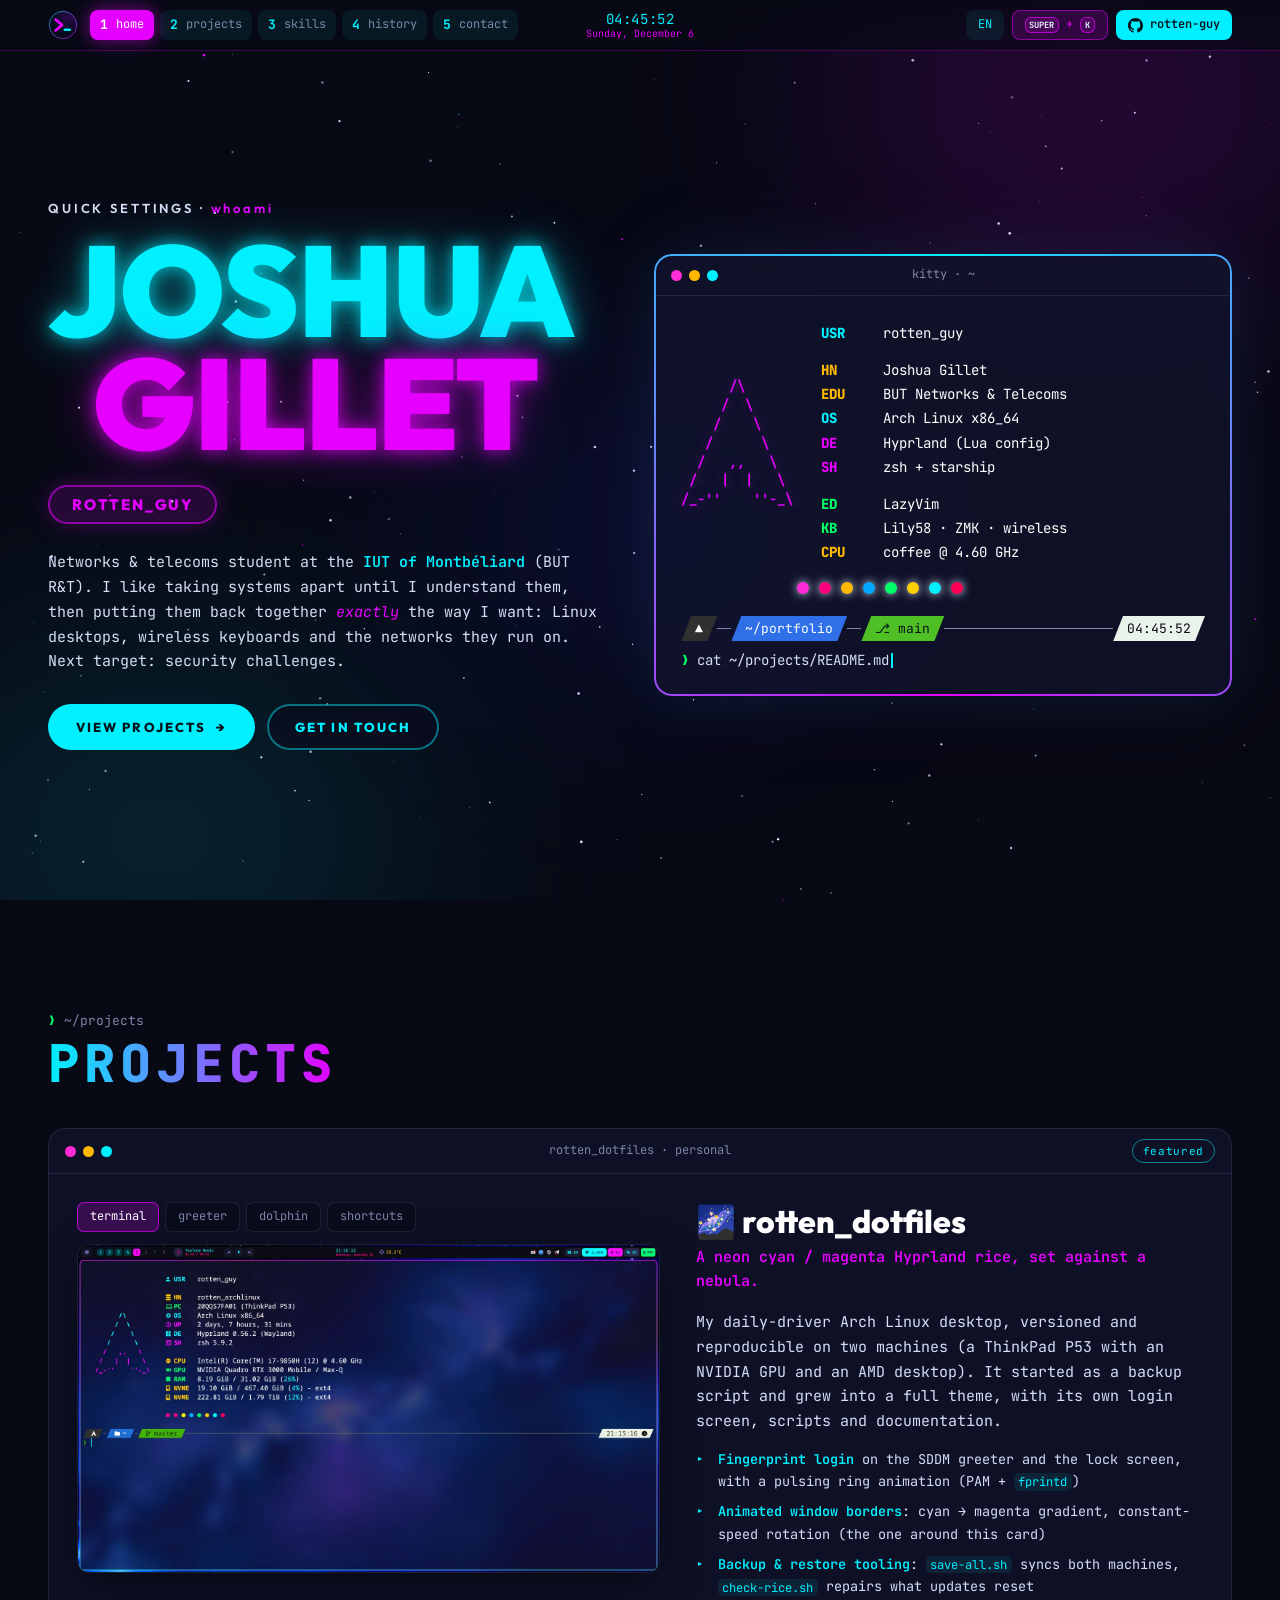
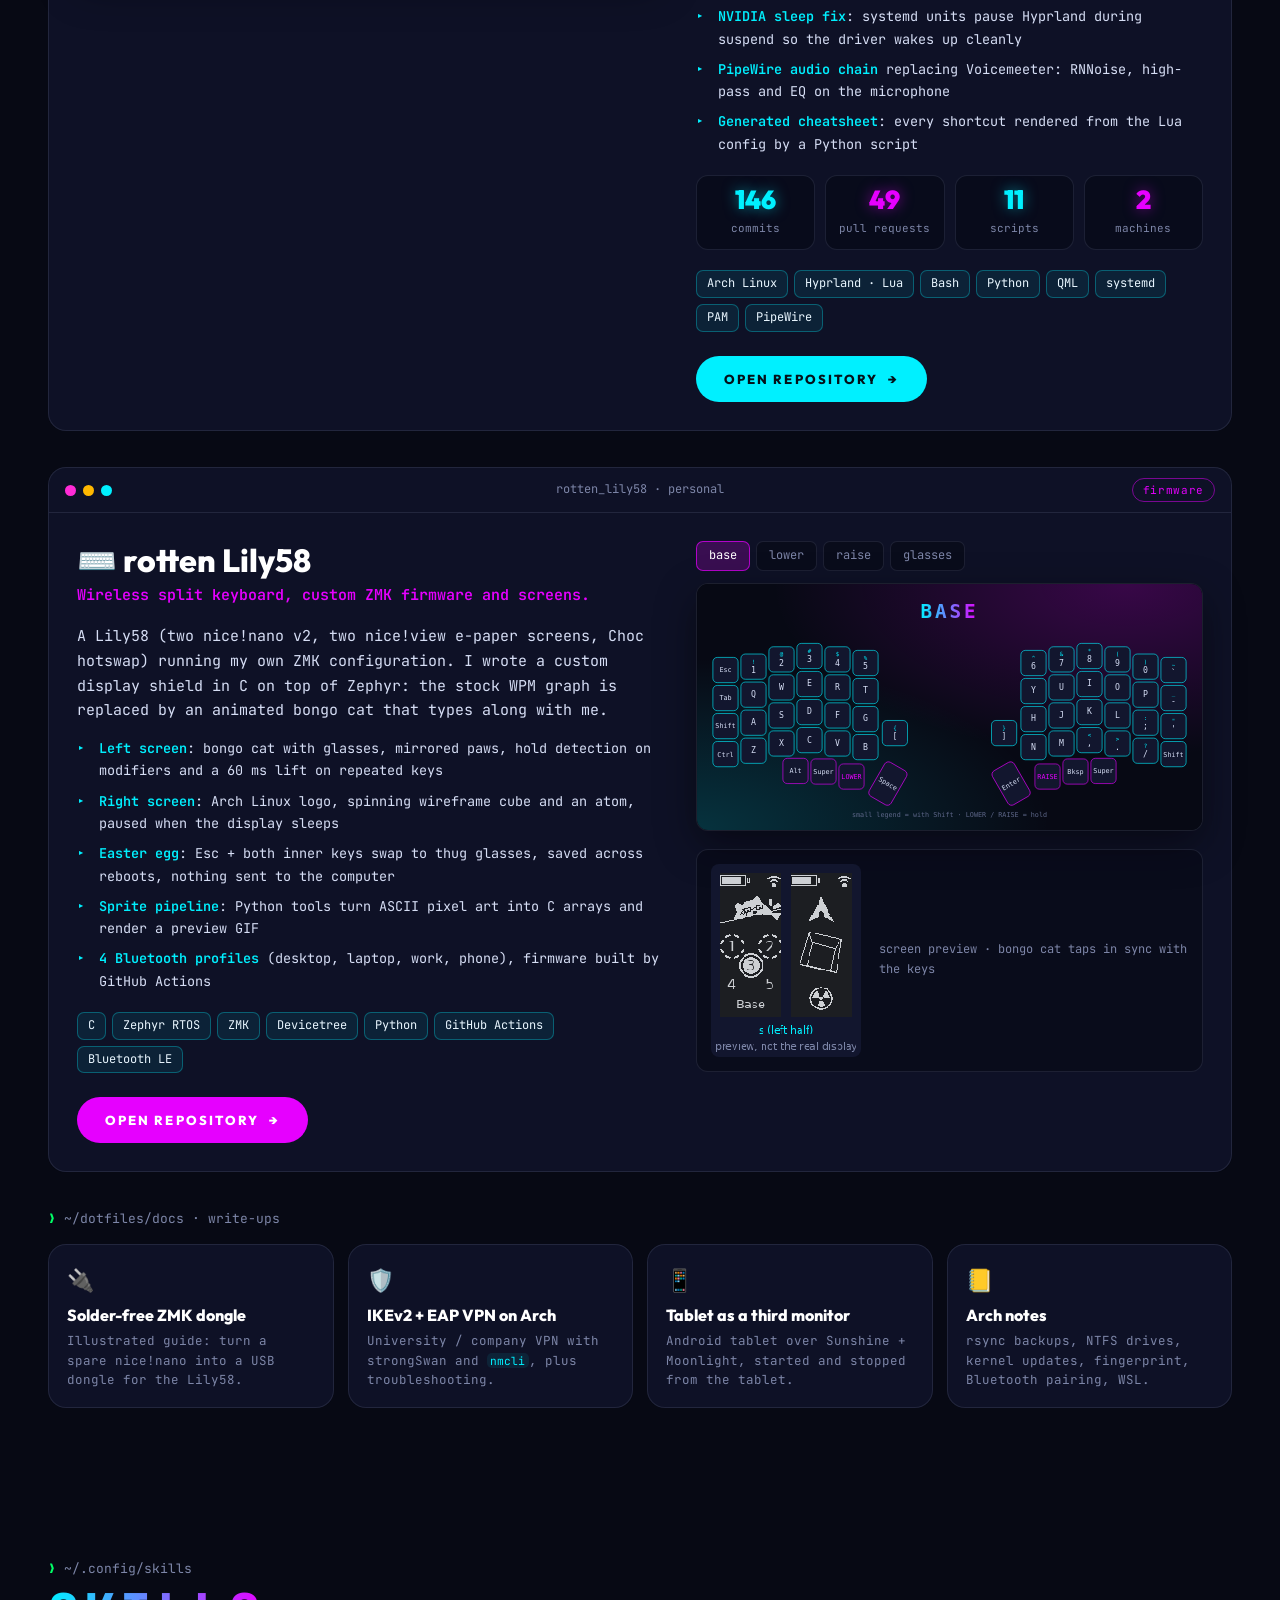
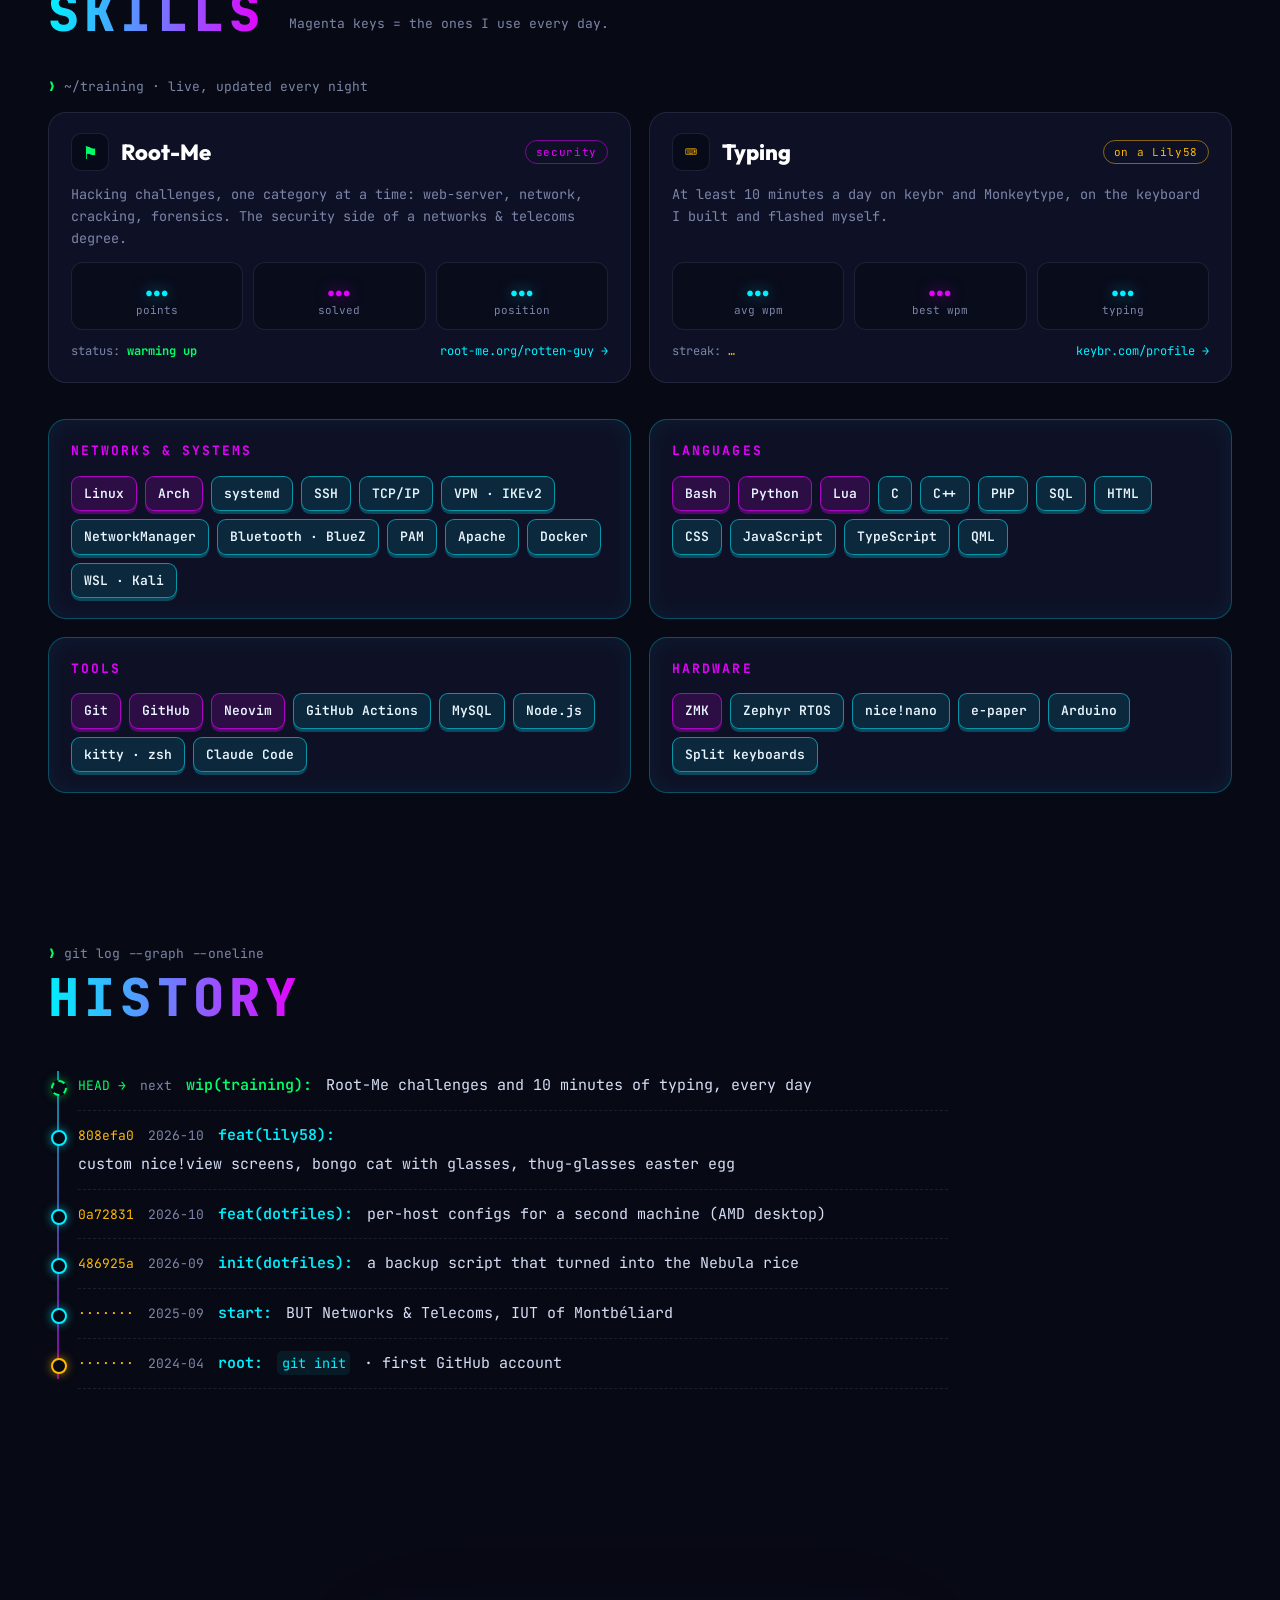
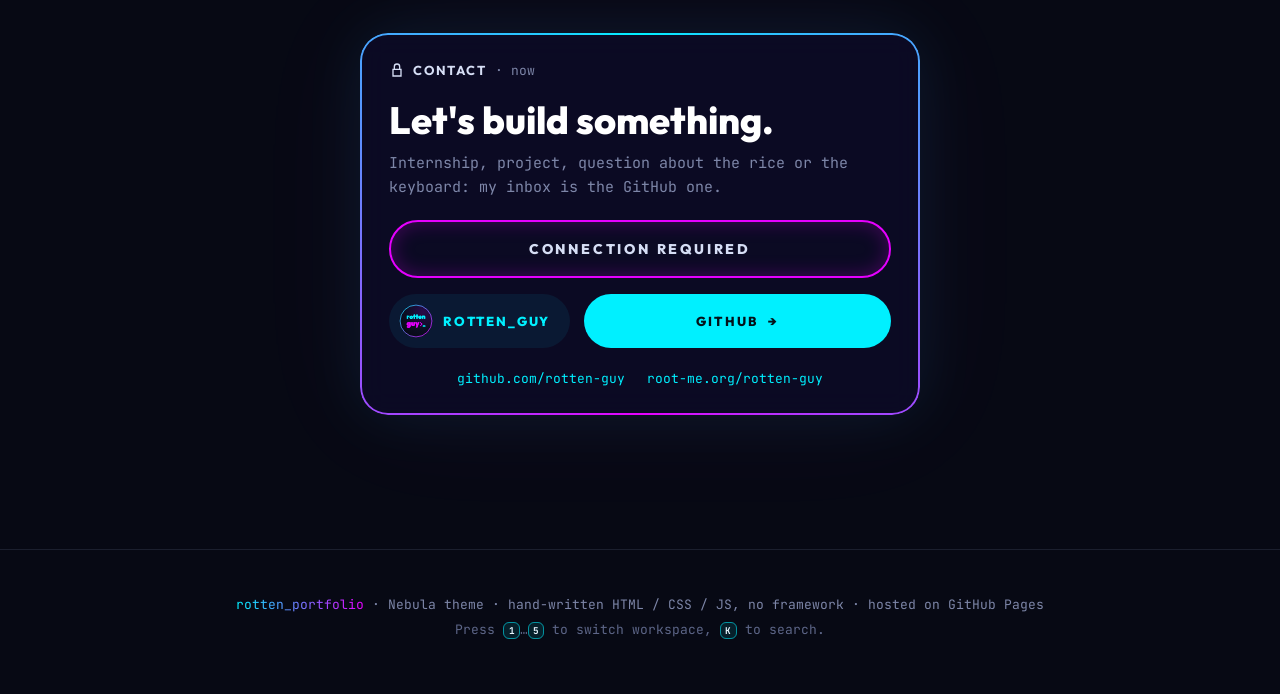
==== commit d0ab362e: "Calm mode instead of no animation at all on reduce-motion devices With prefers-reduced-motion (Windo" ====
--- a/index.html
+++ b/index.html
@@ -18,7 +18,15 @@
 <link rel="preconnect" href="https://fonts.googleapis.com">
 <link rel="preconnect" href="https://fonts.gstatic.com" crossorigin>
 <link href="https://fonts.googleapis.com/css2?family=JetBrains+Mono:ital,wght@0,400;0,600;0,800;1,400&family=Outfit:wght@600;800;900&display=swap" rel="stylesheet">
-<link rel="stylesheet" href="style.css?v=202610281529">
+<script>
+  // "calm" = the device asks for less motion, unless the visitor chose otherwise in the SUPER + K menu
+  (function () {
+    var m = null;
+    try { m = localStorage.getItem("motion"); } catch (e) {}
+    document.documentElement.dataset.motion = m || (matchMedia("(prefers-reduced-motion: reduce)").matches ? "calm" : "full");
+  })();
+</script>
+<link rel="stylesheet" href="style.css?v=202610290750">
 </head>
 <body>
 <canvas id="stars" aria-hidden="true"></canvas>
@@ -336,6 +344,6 @@
 <!-- lightbox -->
 <div class="lightbox" id="lightbox" hidden><img alt=""><button type="button" aria-label="Close">✕</button></div>
 
-<script src="script.js?v=202610281529" defer></script>
+<script src="script.js?v=202610290750" defer></script>
 </body>
 </html>
--- a/style.css
+++ b/style.css
@@ -417,7 +417,9 @@
   .brand { margin-right: 2px; }
   #open-menu { display: none; }
 }
-@media (prefers-reduced-motion: reduce) {
-  *, *::before, *::after { animation: none !important; transition: none !important; scroll-behavior: auto !important; }
-  .reveal { opacity: 1; transform: none; }
-}
+/* calm mode (device asks for less motion): no flicker, no drifting, no fly-in; typing and a slow border stay */
+html[data-motion="calm"] { scroll-behavior: auto; }
+html[data-motion="calm"] .nebula span,
+html[data-motion="calm"] .neon-magenta { animation: none; }
+html[data-motion="calm"] .win::before { animation-duration: 40s; }
+html[data-motion="calm"] .reveal { opacity: 1; transform: none; transition: none; }
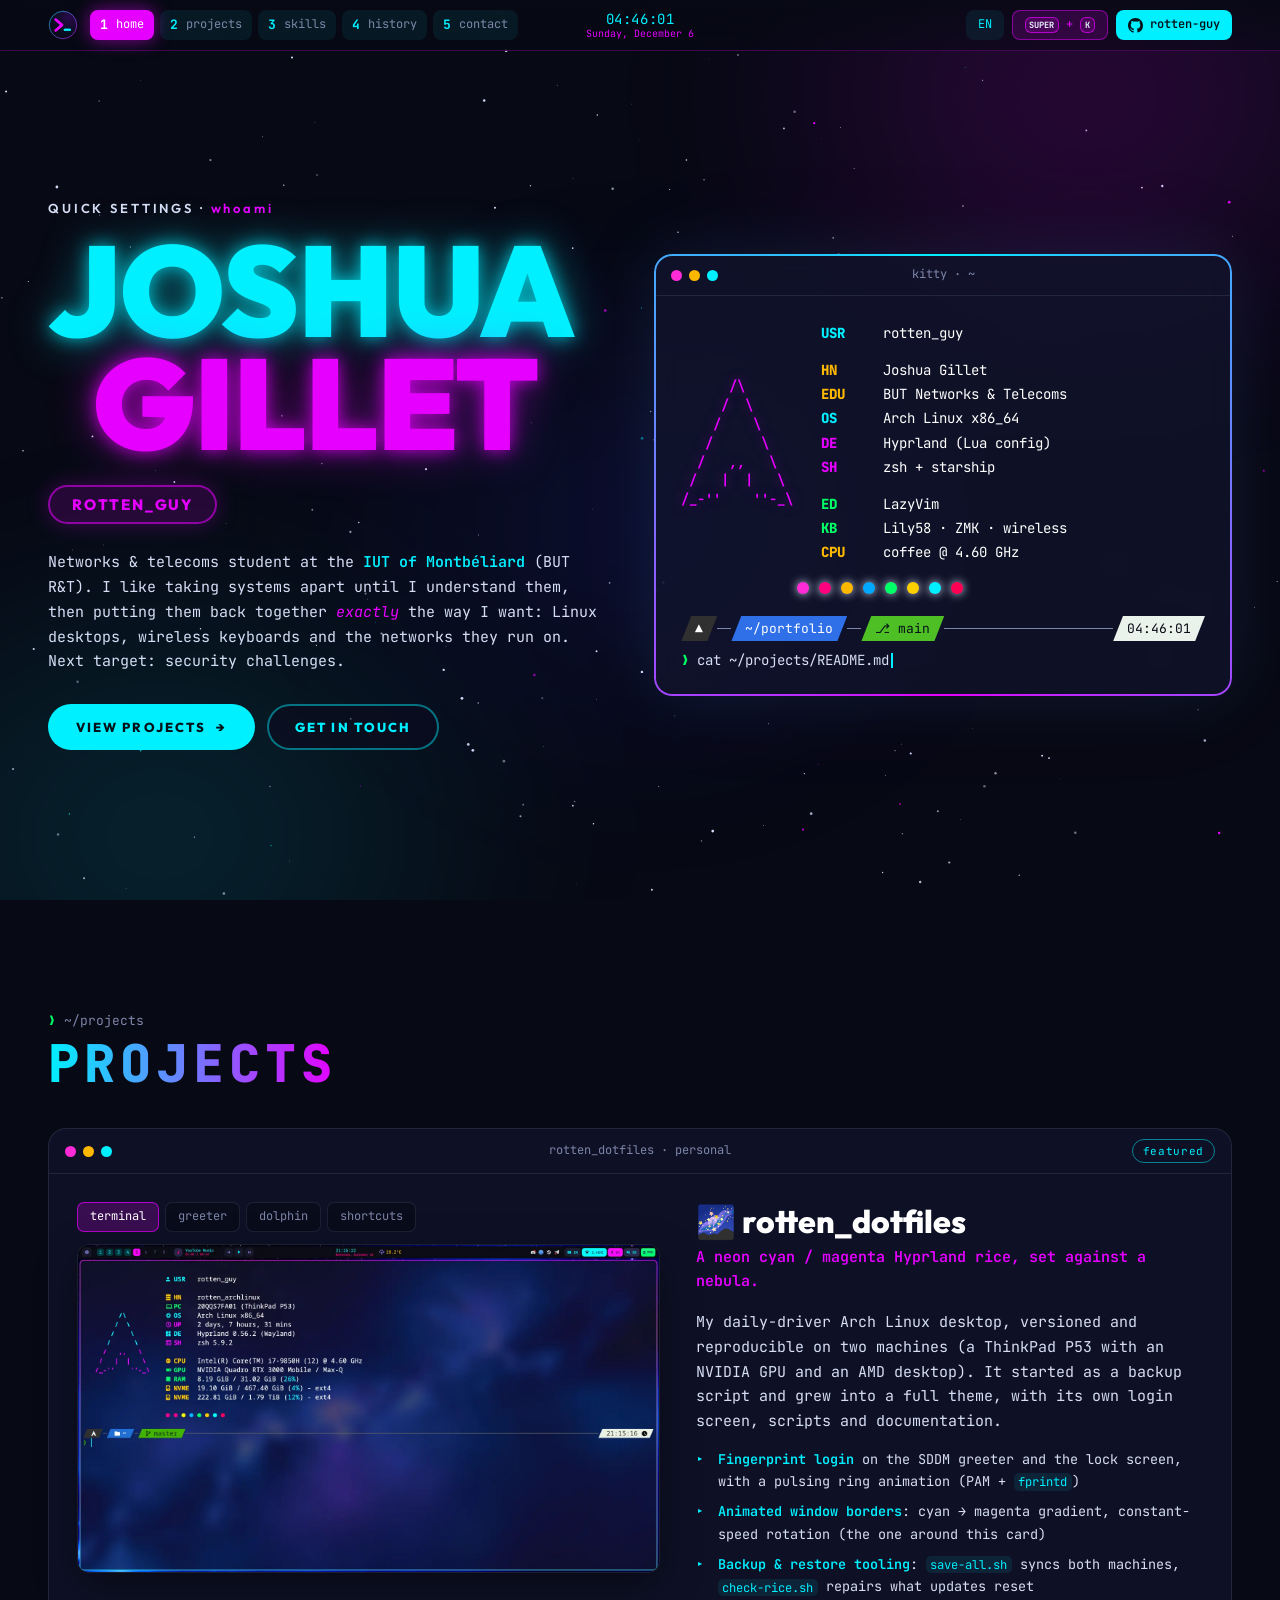
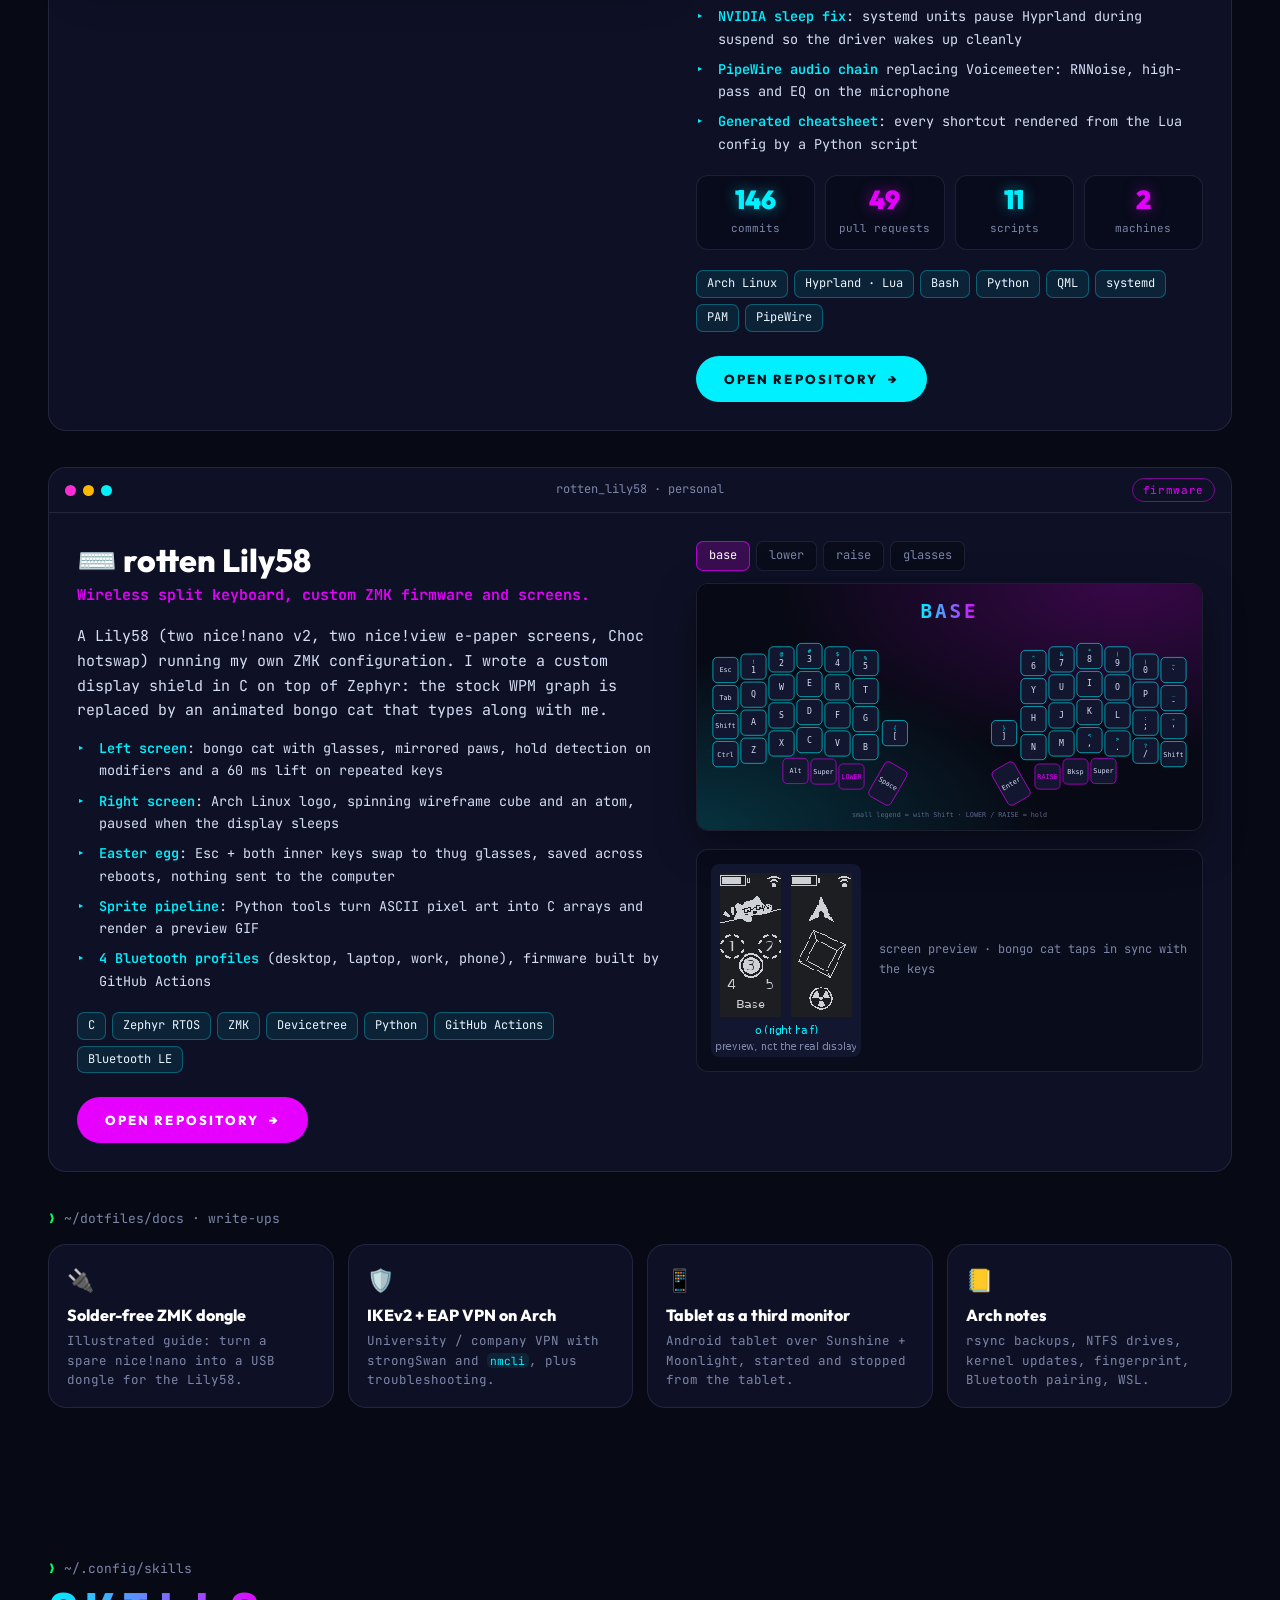
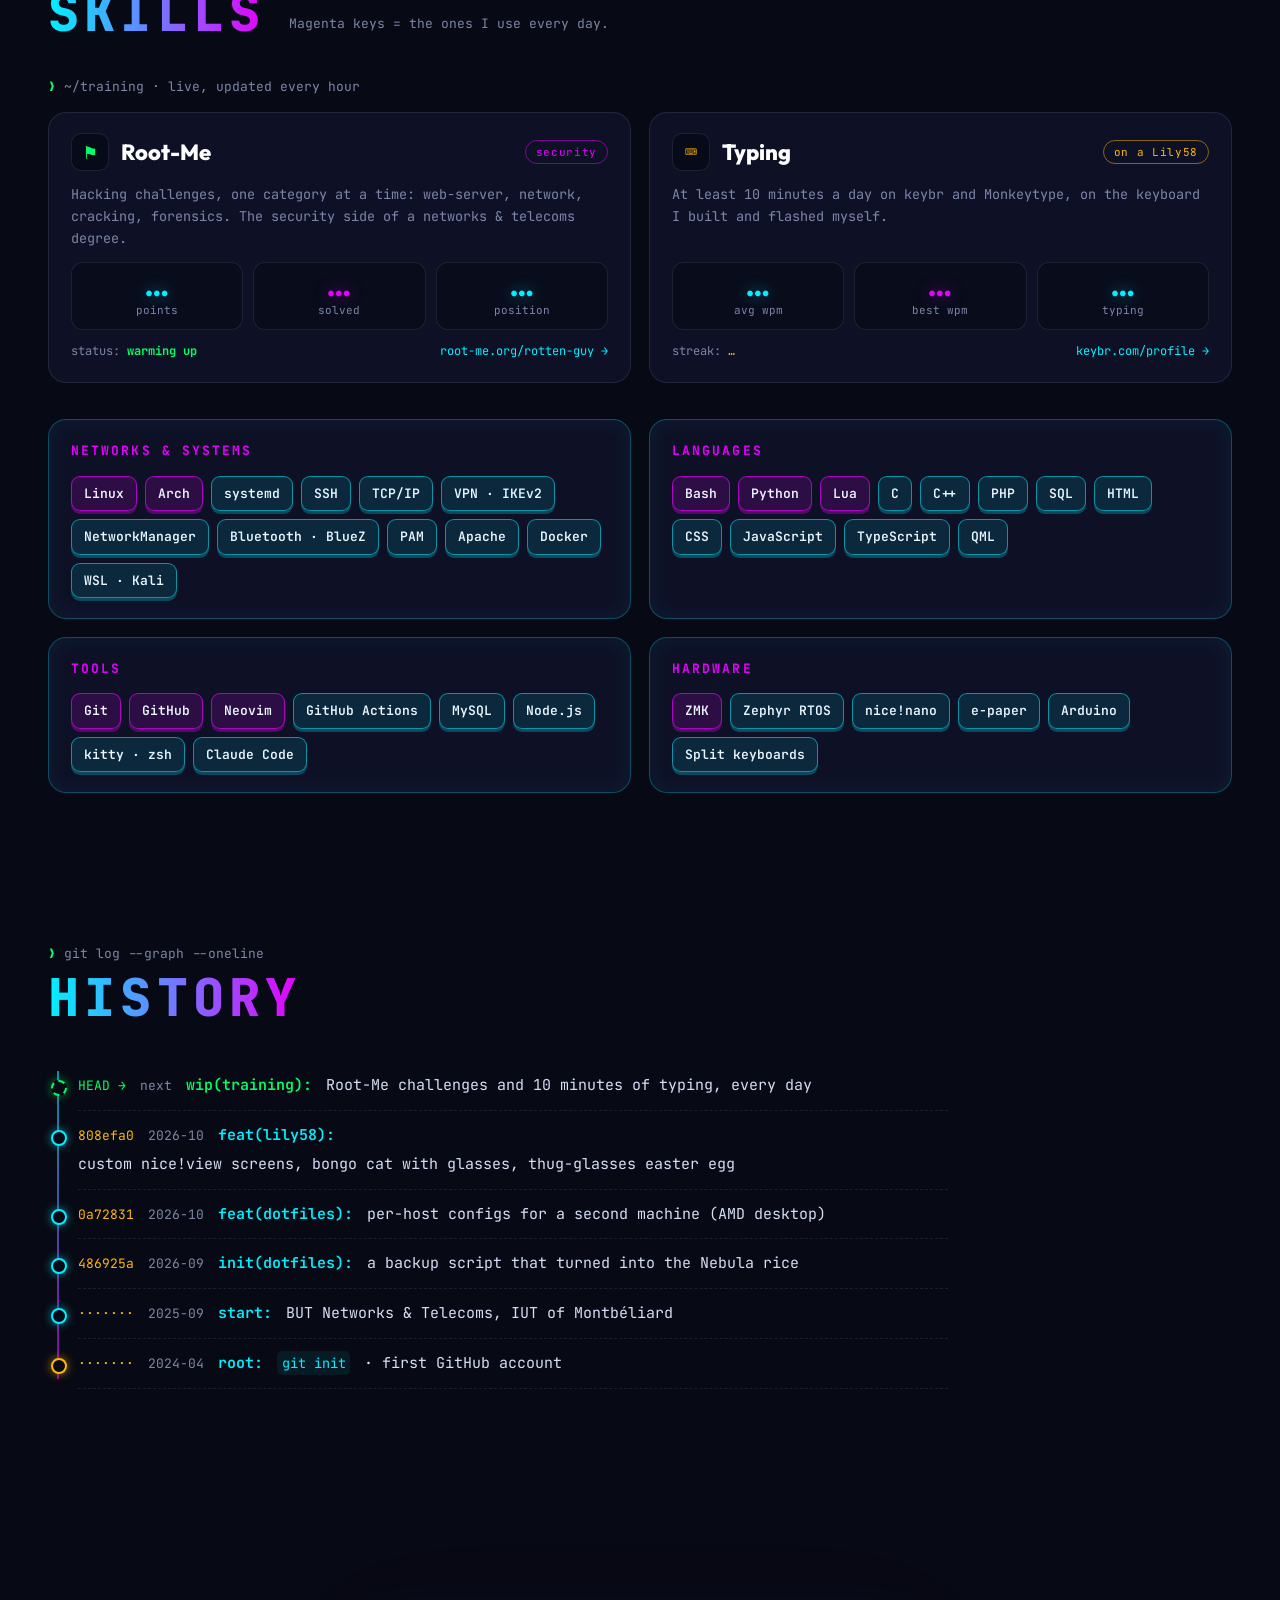
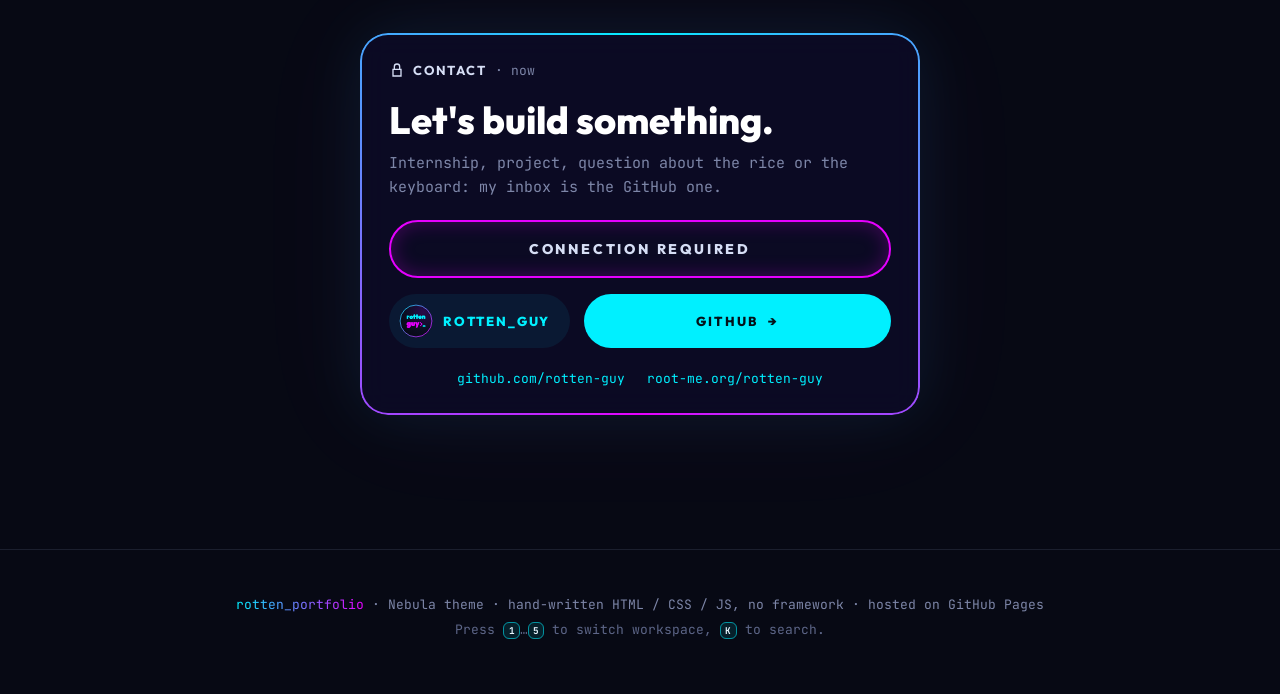
==== commit 351b1b33: "Training: updated every hour, today counted in Paris time Co-Authored-By: Claude Opus 5.5 <noreply@a" ====
--- a/index.html
+++ b/index.html
@@ -220,9 +220,9 @@
     <h2 class="grad">SKILLS</h2>
     <p class="hint">Magenta keys = the ones I use every day.</p>
   </div>
-  <!-- training: filled from training.json (profile repo, redrawn every night) -->
+  <!-- training: filled from training.json (profile repo, redrawn every hour) -->
   <div class="training" id="training">
-    <p class="path reveal">~/training · live, updated every night</p>
+    <p class="path reveal">~/training · live, updated every hour</p>
     <div class="train-grid">
       <a class="train win reveal" href="https://www.root-me.org/rotten-guy?lang=en" target="_blank" rel="noopener">
         <span class="train-head"><span class="train-ico c-green">⚑</span><b>Root-Me</b><span class="tag tag-magenta" data-rm="rank">security</span></span>
@@ -344,6 +344,6 @@
 <!-- lightbox -->
 <div class="lightbox" id="lightbox" hidden><img alt=""><button type="button" aria-label="Close">✕</button></div>
 
-<script src="script.js?v=202610290750" defer></script>
+<script src="script.js?v=202610290830" defer></script>
 </body>
 </html>
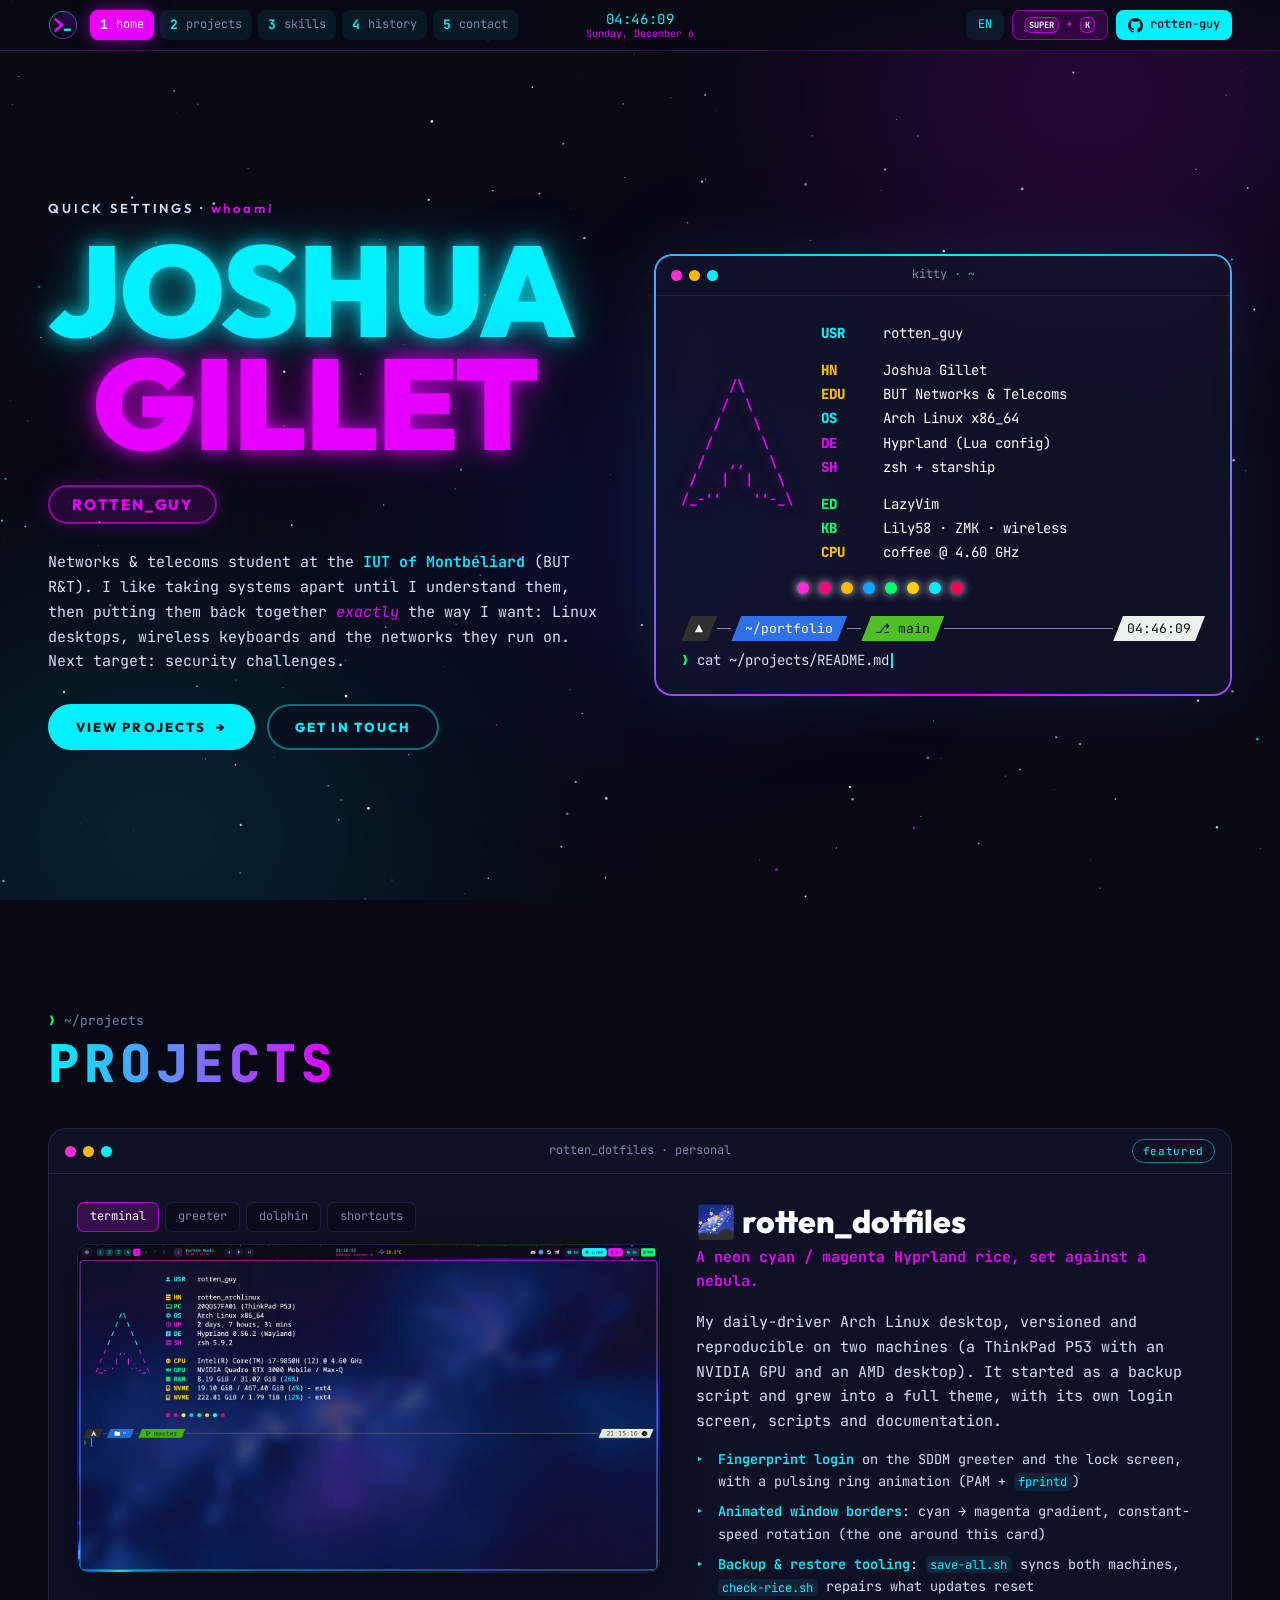
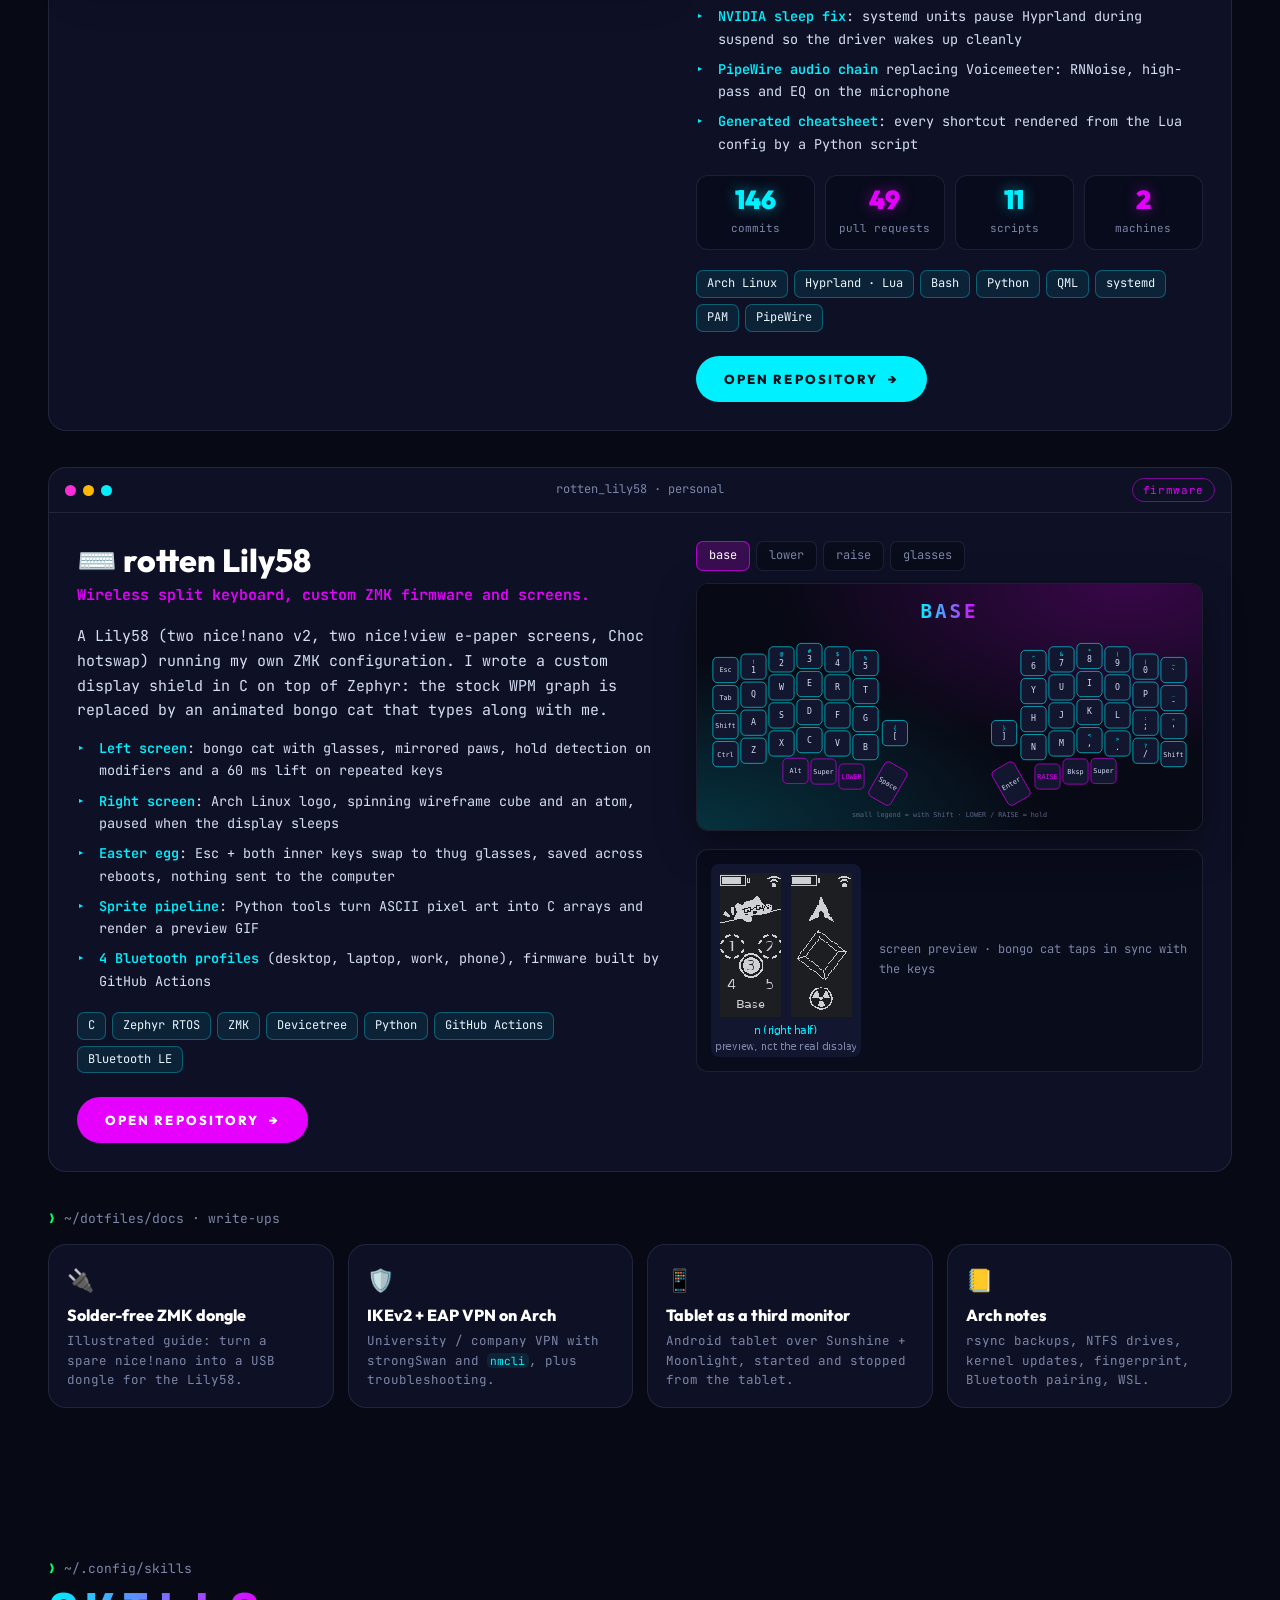
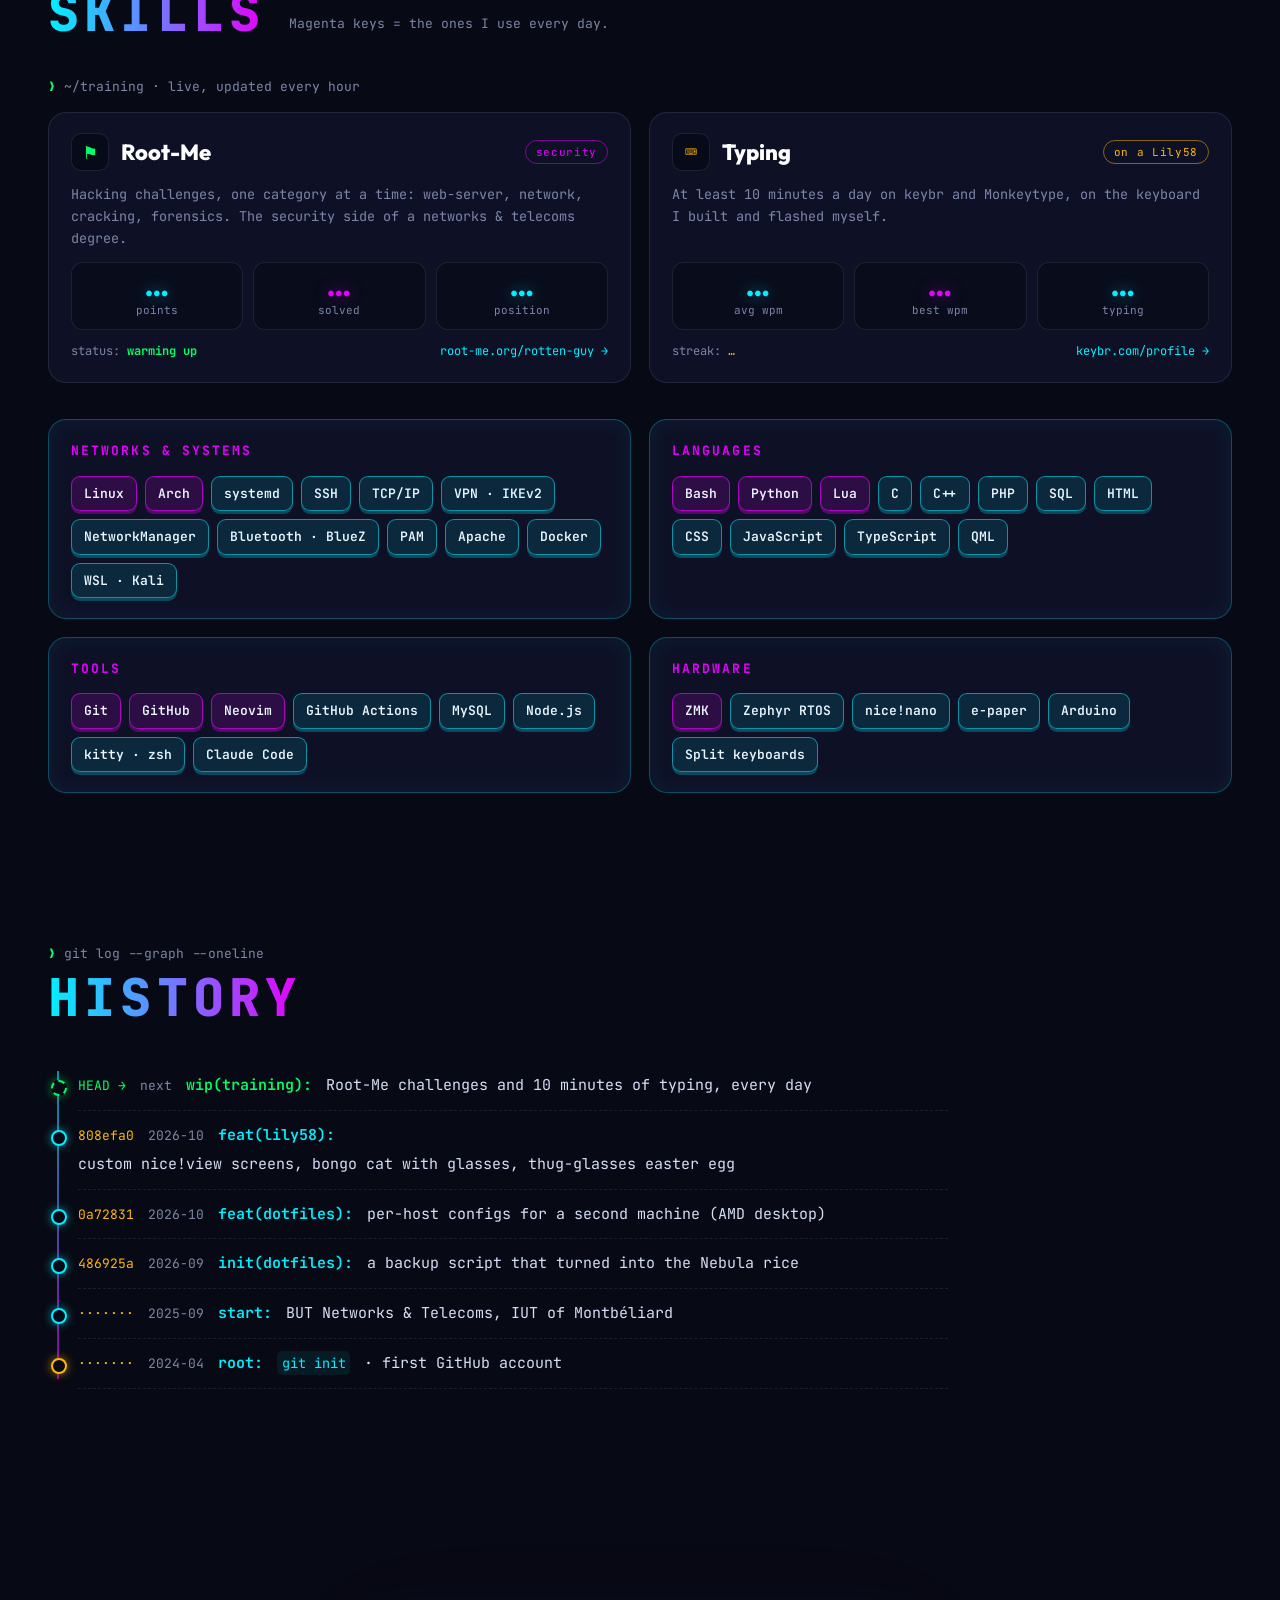
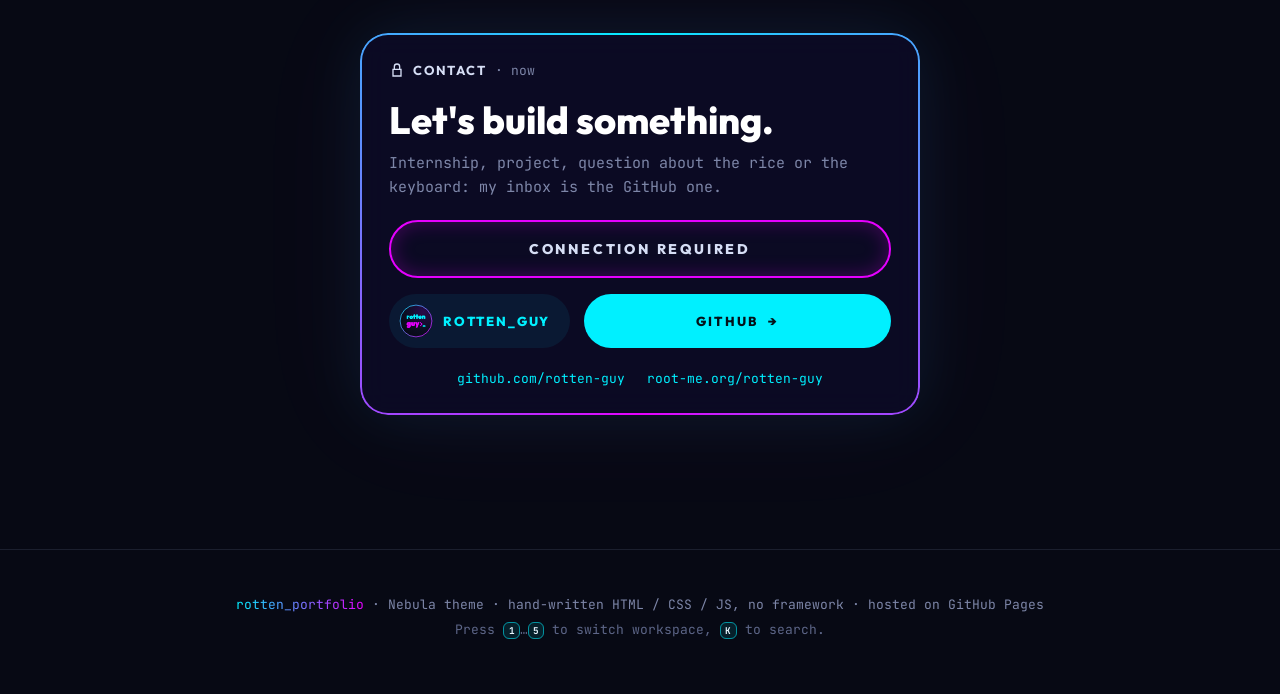
==== commit da963f76: "Typing log: month labels, today outlined, last session and update time Makes it obvious which week i" ====
--- a/index.html
+++ b/index.html
@@ -26,7 +26,7 @@
     document.documentElement.dataset.motion = m || (matchMedia("(prefers-reduced-motion: reduce)").matches ? "calm" : "full");
   })();
 </script>
-<link rel="stylesheet" href="style.css?v=202610290750">
+<link rel="stylesheet" href="style.css?v=202611050926">
 </head>
 <body>
 <canvas id="stars" aria-hidden="true"></canvas>
@@ -250,8 +250,8 @@
     <div class="tlog win reveal">
       <div class="win-title"><span class="dots"><i></i><i></i><i></i></span><span>typing log · hover or click a day</span><span class="tag tag-magenta" data-ty="days">…</span></div>
       <div class="tlog-body">
-        <div class="tlog-scroll"><div class="tlog-grid" id="tlog-grid"></div></div>
-        <div class="tlog-foot"><p id="tlog-detail">Pick a day to see how long I typed.</p>
+        <div class="tlog-scroll"><div class="tlog-wrap"><div class="tlog-months" id="tlog-months" aria-hidden="true"></div><div class="tlog-grid" id="tlog-grid"></div></div></div>
+        <div class="tlog-foot"><p id="tlog-detail">Loading the typing log…</p>
           <span class="tlog-legend">less <i class="l0"></i><i class="l1"></i><i class="l2"></i><i class="l3"></i><i class="l4"></i> more</span></div>
       </div>
       <div class="tlog-tip" id="tlog-tip" hidden></div>
@@ -344,6 +344,6 @@
 <!-- lightbox -->
 <div class="lightbox" id="lightbox" hidden><img alt=""><button type="button" aria-label="Close">✕</button></div>
 
-<script src="script.js?v=202610290830" defer></script>
+<script src="script.js?v=202611050926" defer></script>
 </body>
 </html>
--- a/style.css
+++ b/style.css
@@ -280,7 +280,11 @@
 .tlog { position: relative; }
 .tlog-body { padding: 18px 22px 16px; }
 .tlog-scroll { overflow-x: auto; padding-bottom: 6px; scrollbar-color: rgba(0, 240, 255, .3) transparent; }
-.tlog-grid { display: grid; grid-template-rows: repeat(7, 14px); grid-auto-flow: column; grid-auto-columns: 14px; gap: 4px; width: max-content; margin: 0 auto; }
+.tlog-wrap { width: max-content; margin: 0 auto; }
+.tlog-months { display: grid; grid-auto-flow: column; grid-auto-columns: 14px; gap: 4px; height: 16px; margin-bottom: 4px; font-size: 10px; color: var(--dim); }
+.tlog-months span { white-space: nowrap; overflow: visible; }
+.tlog-grid { display: grid; grid-template-rows: repeat(7, 14px); grid-auto-flow: column; grid-auto-columns: 14px; gap: 4px; }
+.tlog-grid button.today { outline: 2px solid var(--cyan); outline-offset: 1px; box-shadow: 0 0 10px rgba(0, 240, 255, .6); }
 .tlog-grid button, .tlog-legend i { width: 14px; height: 14px; padding: 0; border: 0; border-radius: 4px; cursor: pointer; }
 .l0 { background: #161b3a; } .l1 { background: rgba(0, 240, 255, .28); } .l2 { background: rgba(0, 240, 255, .6); }
 .l3 { background: #7a6cff; } .l4 { background: var(--magenta); box-shadow: 0 0 8px rgba(230, 0, 255, .6); }
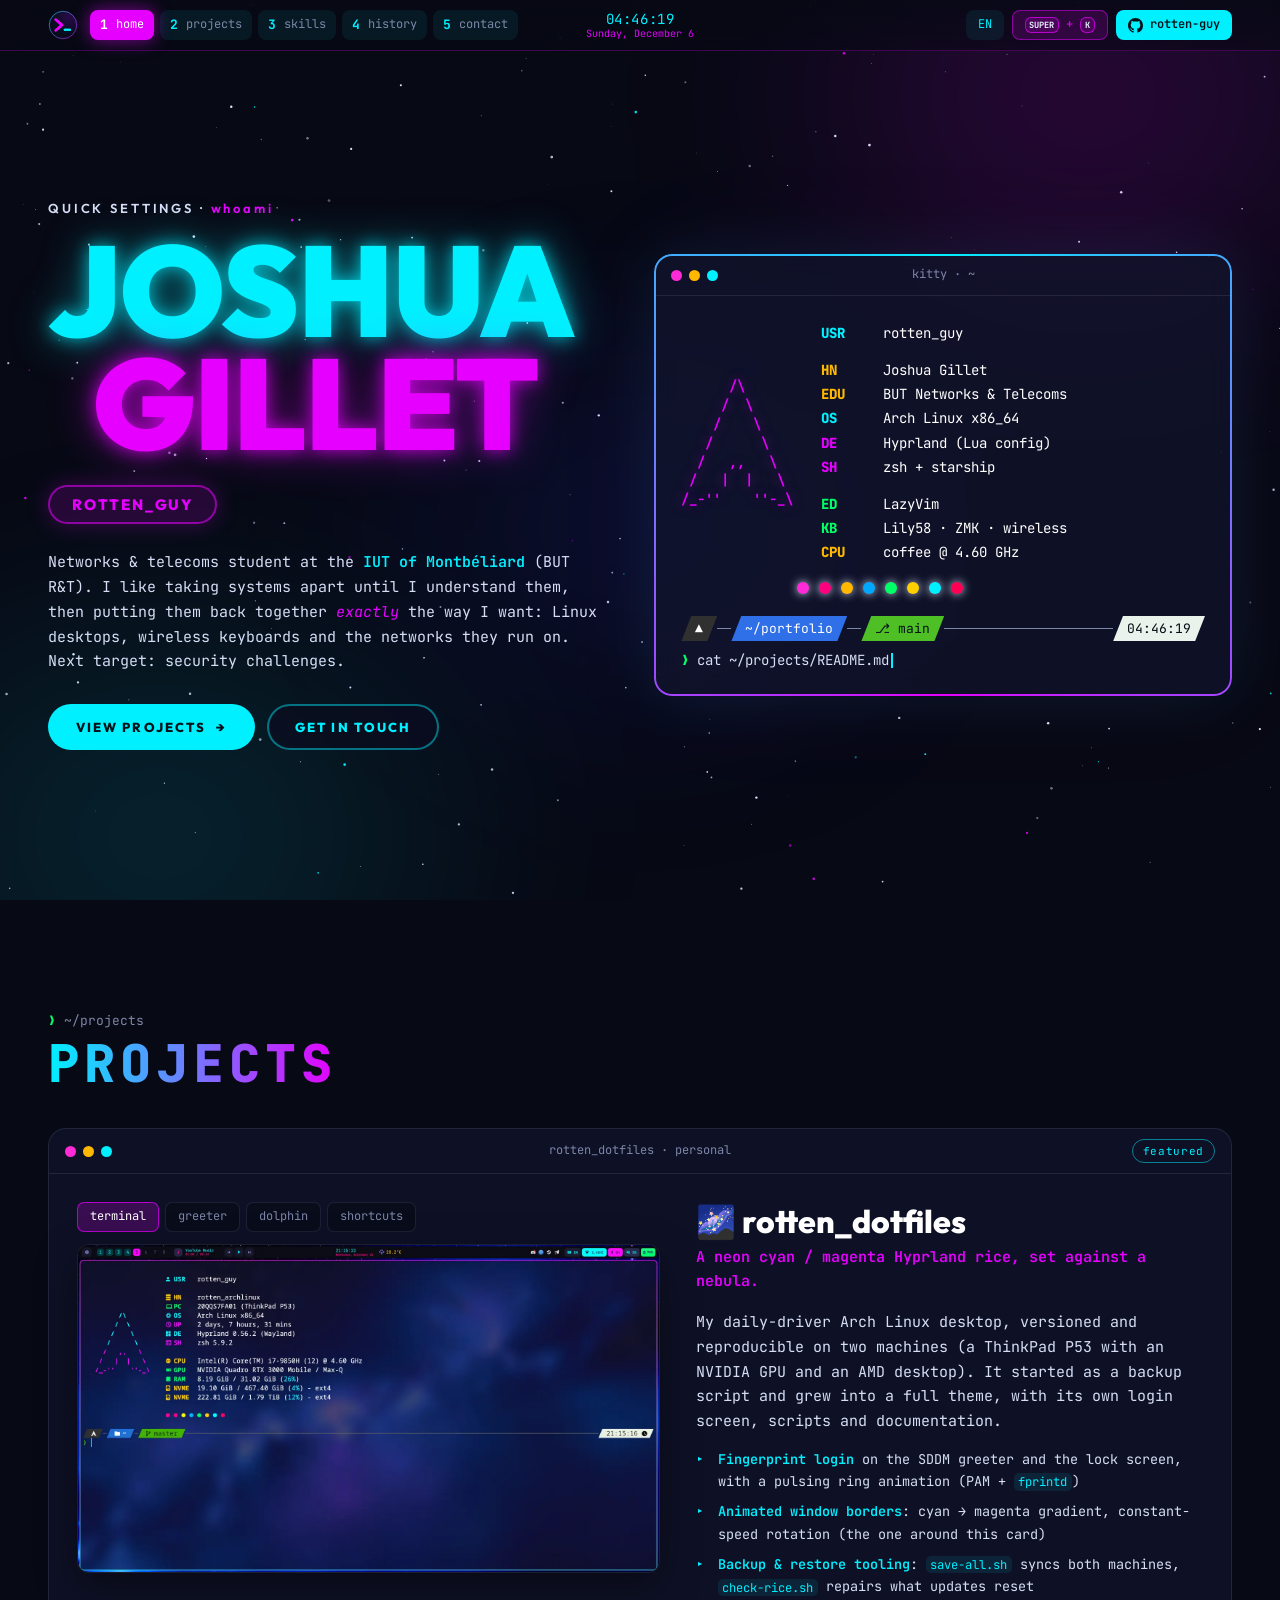
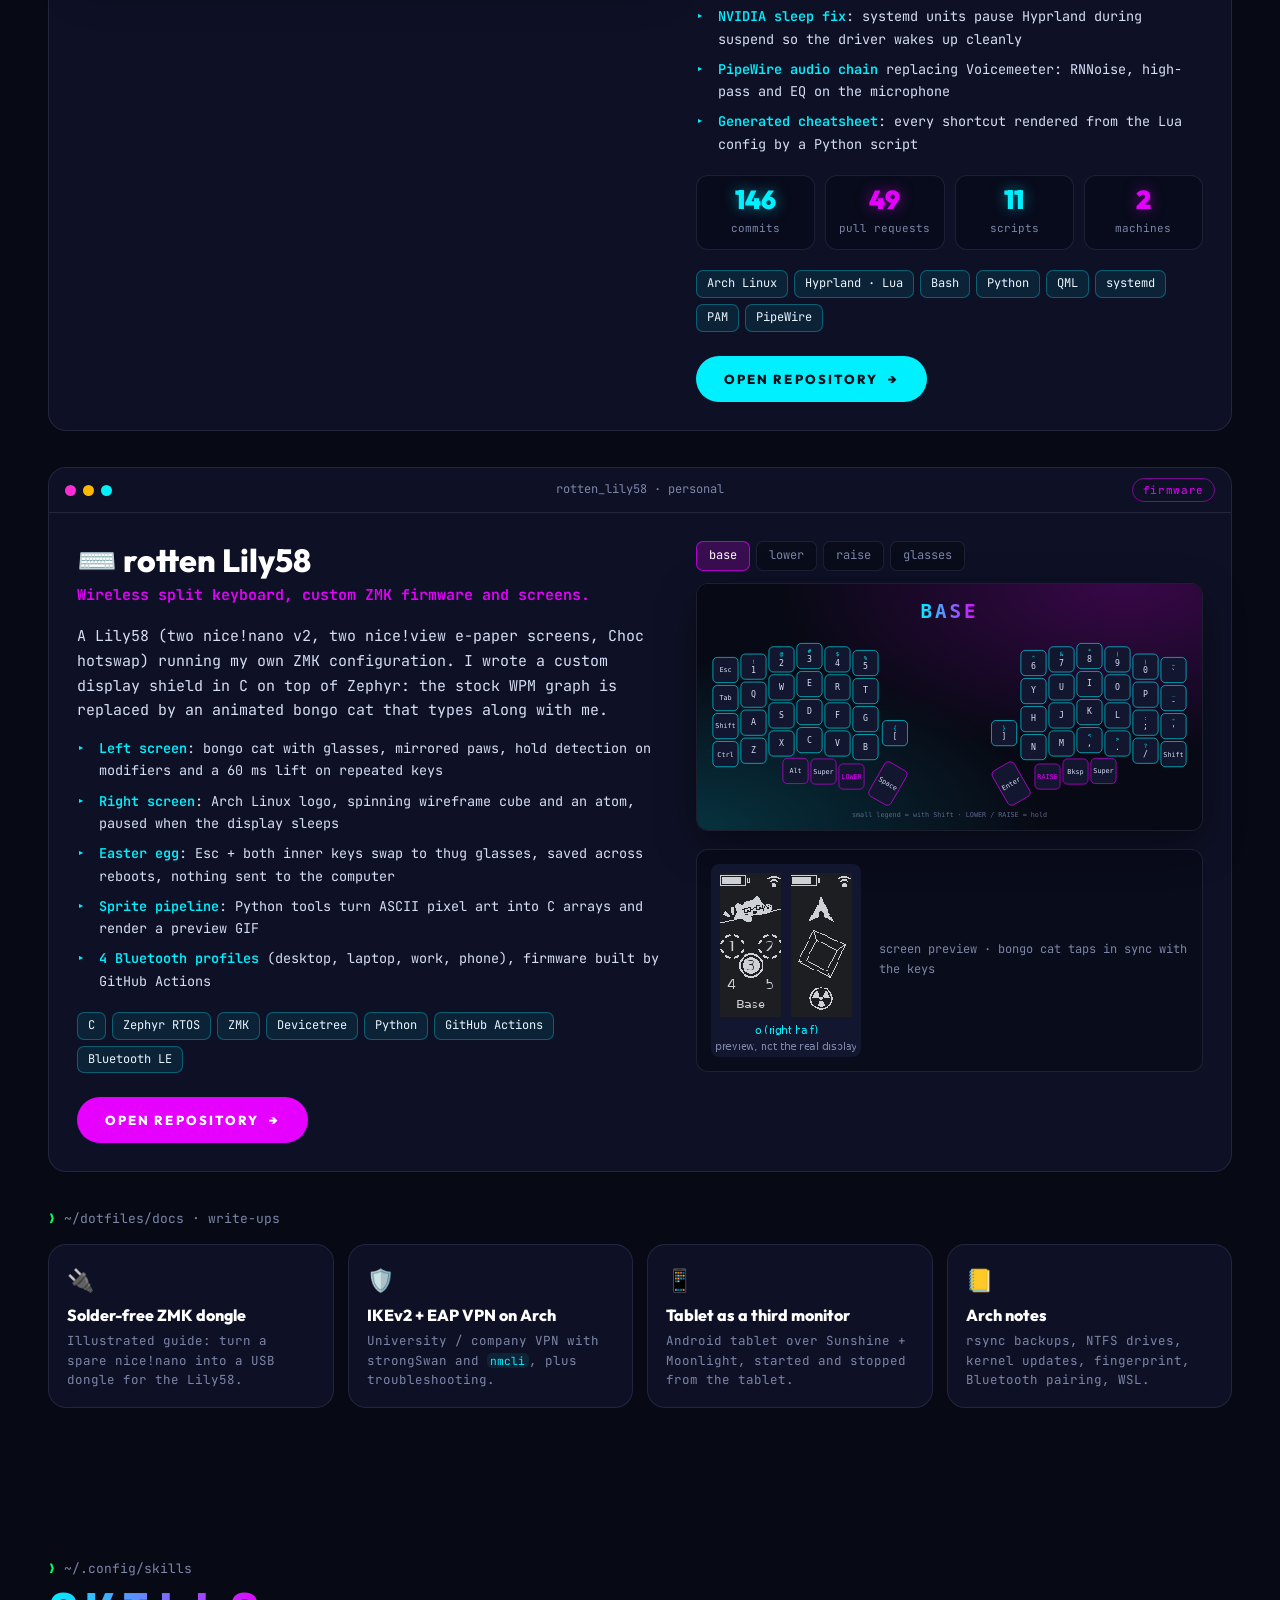
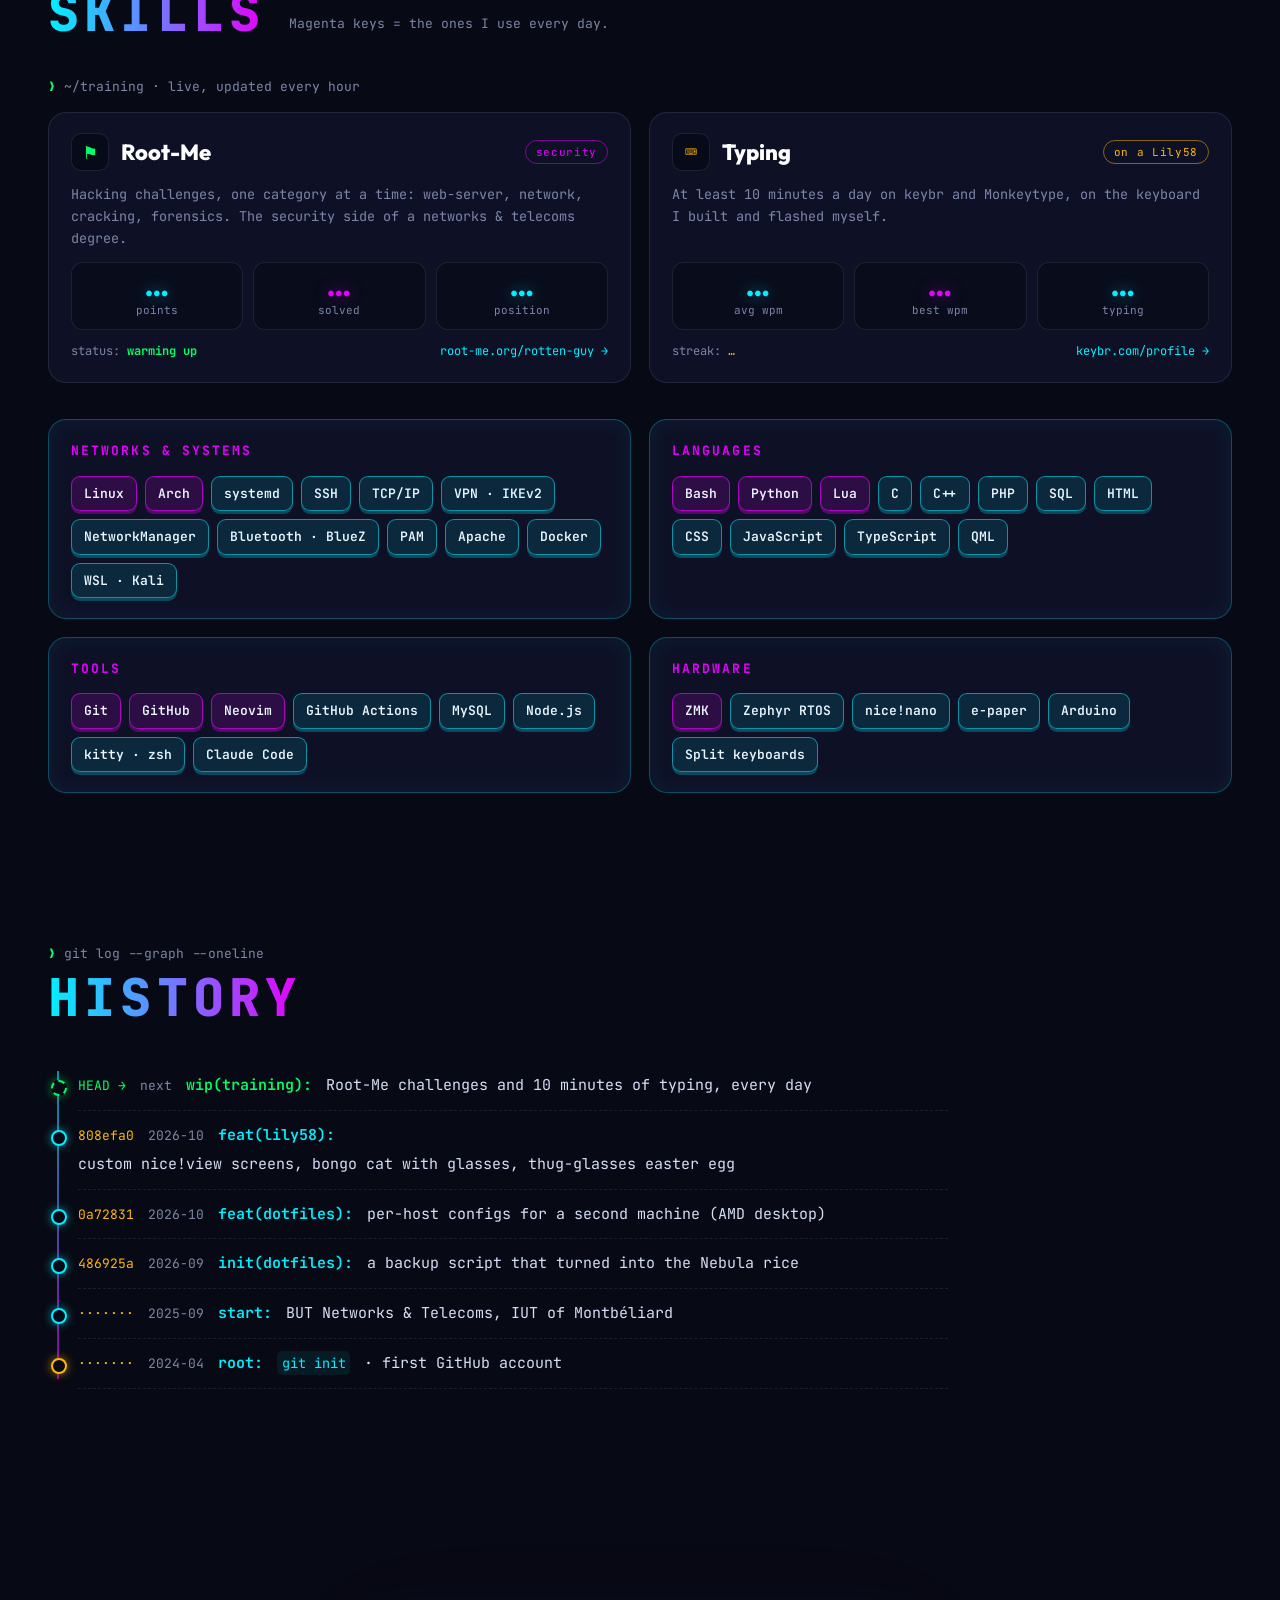
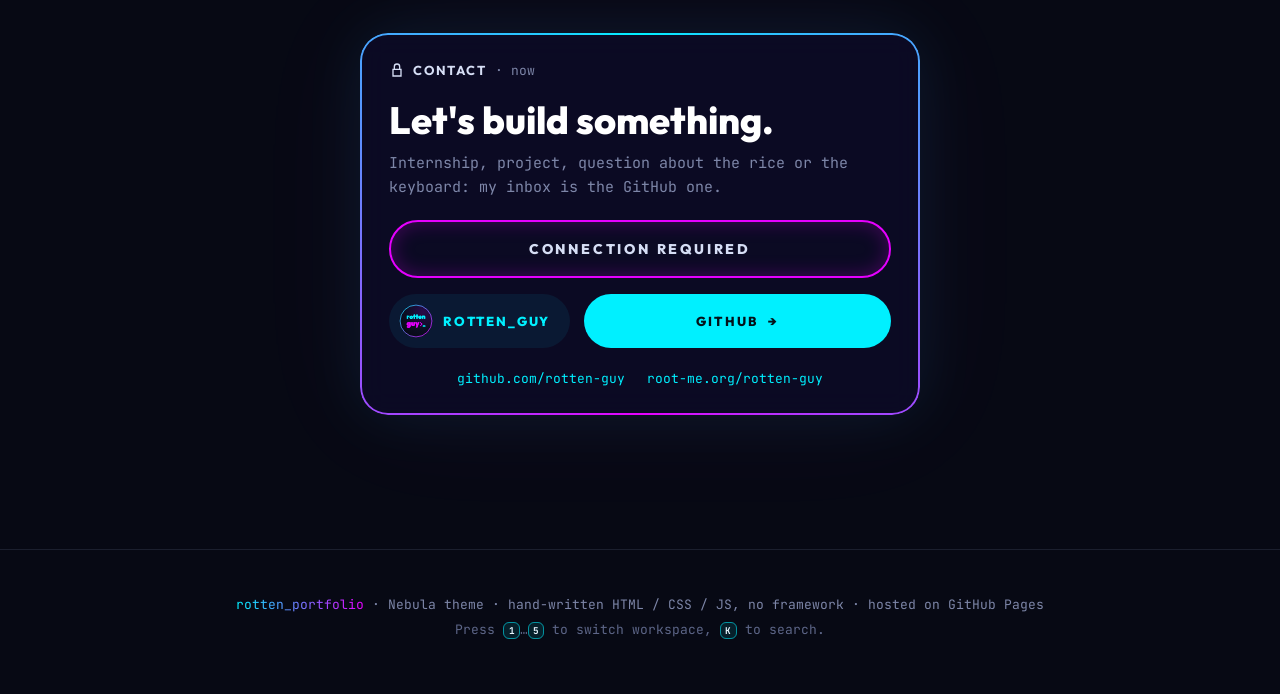
==== commit 8c1a8756: "Serve the portfolio on the rotten-guy.com custom domain - CNAME file for GitHub Pages - og:url / og:" ====
--- a/index.html
+++ b/index.html
@@ -9,8 +9,8 @@
 <meta property="og:title" content="rotten_guy · Joshua Gillet">
 <meta property="og:description" content="Networks &amp; telecoms student, Arch Linux ricer, keyboard tinkerer.">
 <meta property="og:type" content="website">
-<meta property="og:url" content="https://rotten-guy.github.io/">
-<meta property="og:image" content="https://rotten-guy.github.io/assets/img/og.png">
+<meta property="og:url" content="https://rotten-guy.com/">
+<meta property="og:image" content="https://rotten-guy.com/assets/img/og.png">
 <meta name="twitter:card" content="summary_large_image">
 <link rel="icon" href="assets/icons/favicon.svg" type="image/svg+xml">
 <link rel="icon" href="assets/icons/icon-512.png" type="image/png" sizes="512x512">
@@ -35,7 +35,7 @@
 <!-- ───────────── top bar (Serpantinum-like) ───────────── -->
 <header class="bar">
   <nav class="workspaces" aria-label="Sections">
-    <a href="#home" class="brand" title="rotten-guy.github.io"><img src="assets/icons/favicon.svg" alt="&gt;_ logo" width="30" height="30"></a>
+    <a href="#home" class="brand" title="rotten-guy.com"><img src="assets/icons/favicon.svg" alt="&gt;_ logo" width="30" height="30"></a>
     <a href="#home" data-ws="1" class="ws active"><b>1</b><span>home</span></a>
     <a href="#projects" data-ws="2" class="ws"><b>2</b><span>projects</span></a>
     <a href="#skills" data-ws="3" class="ws"><b>3</b><span>skills</span></a>
